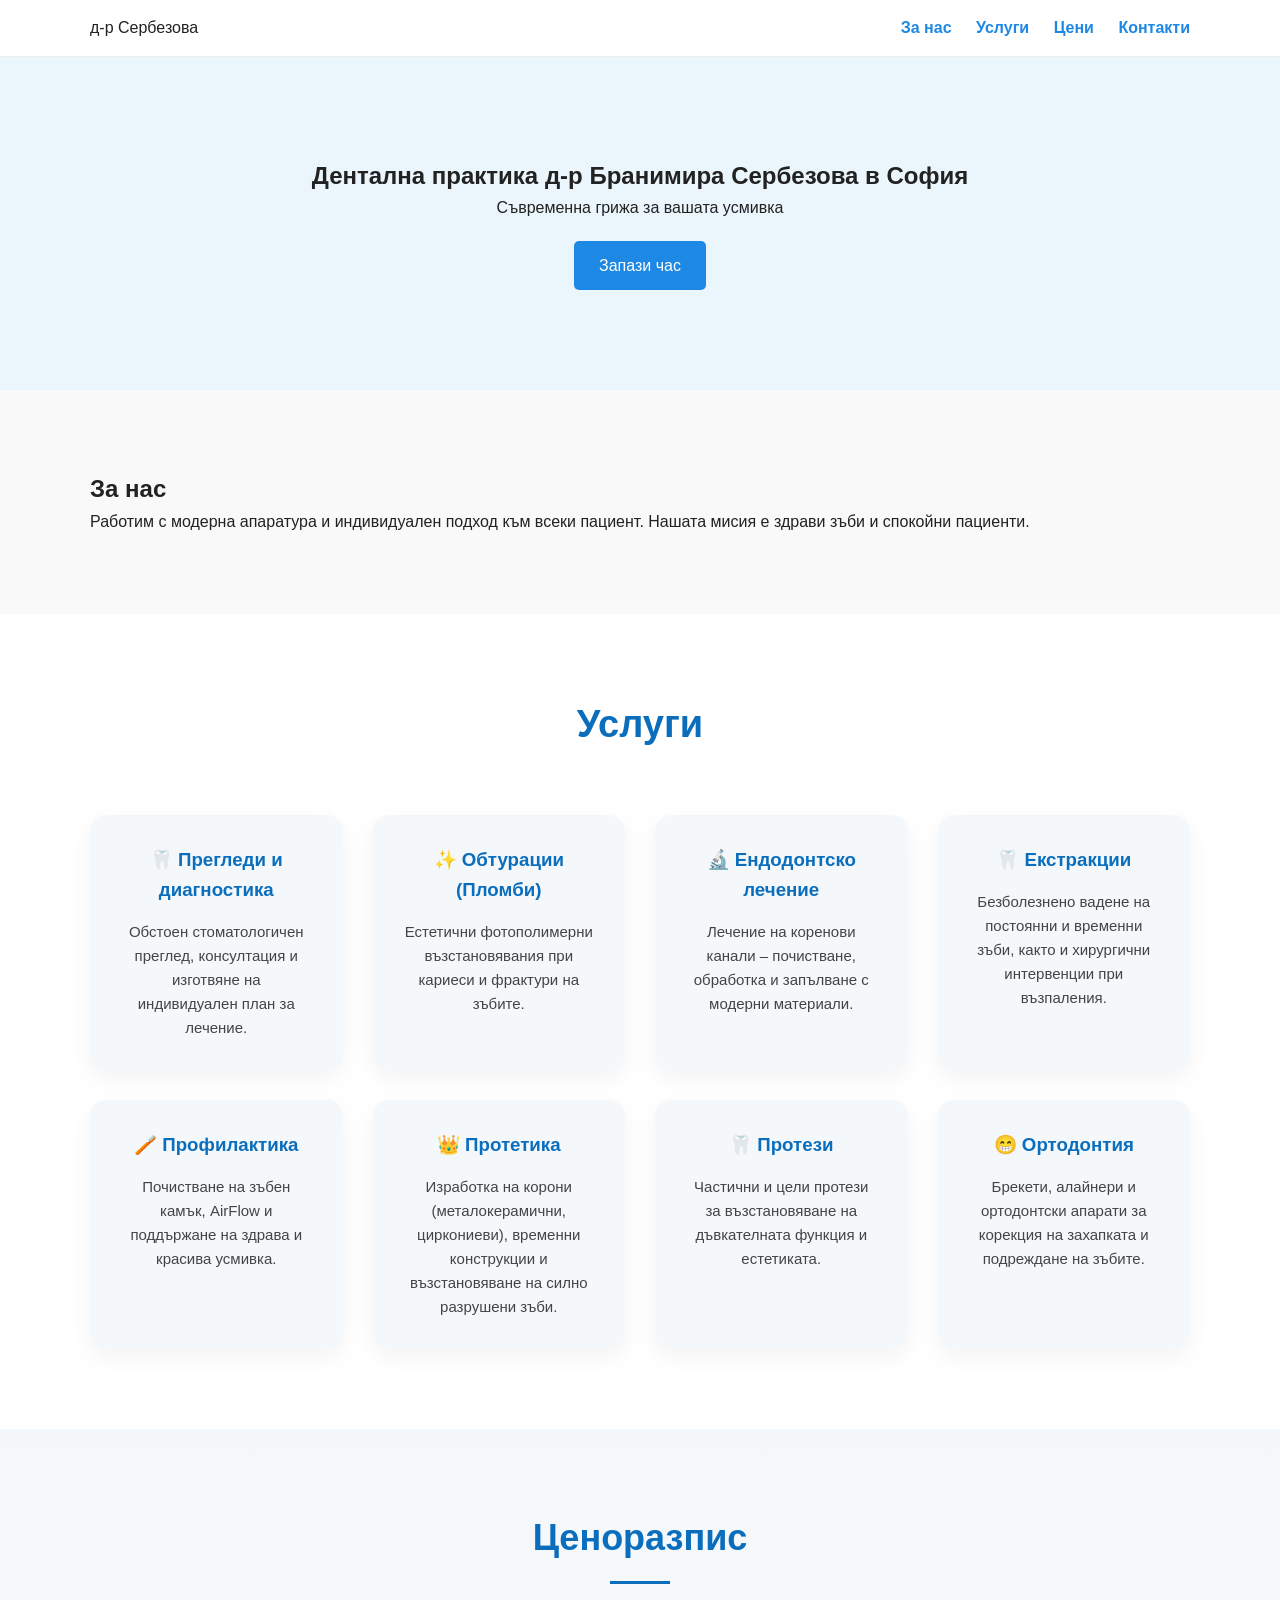
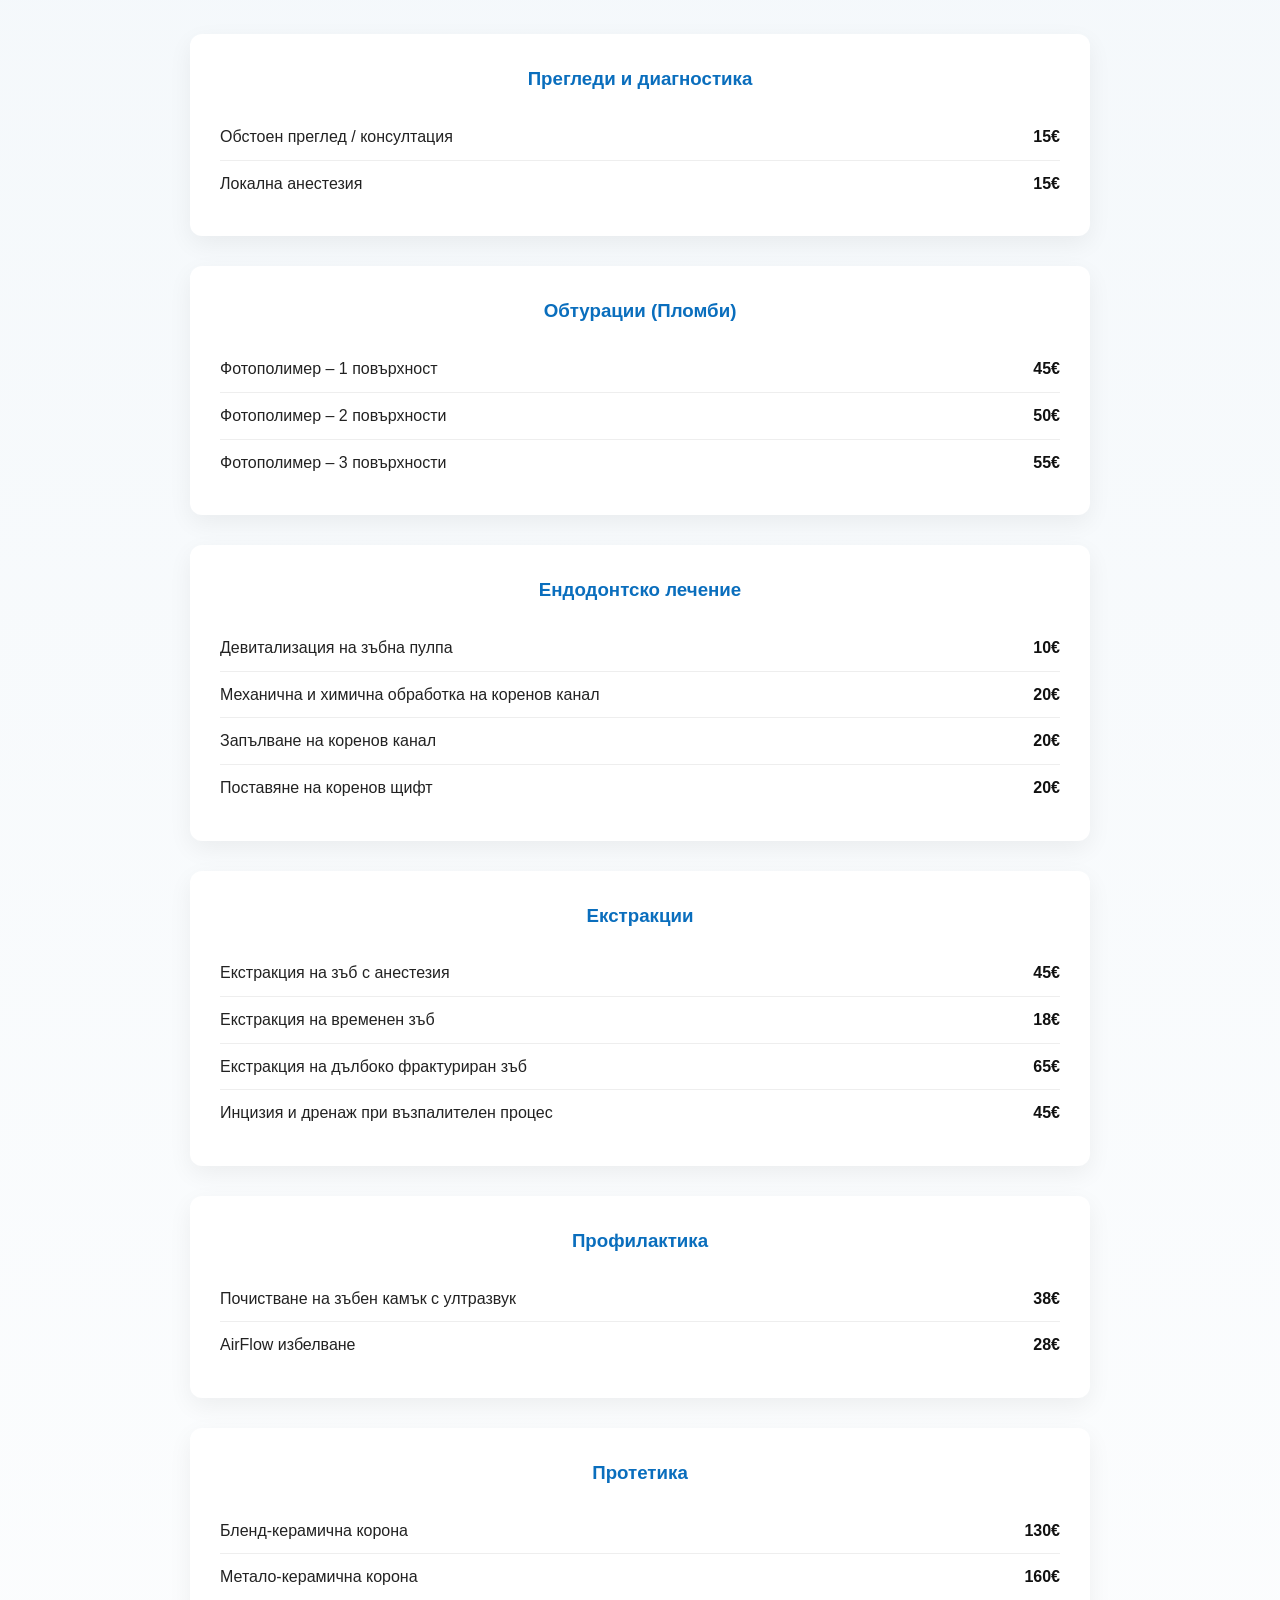
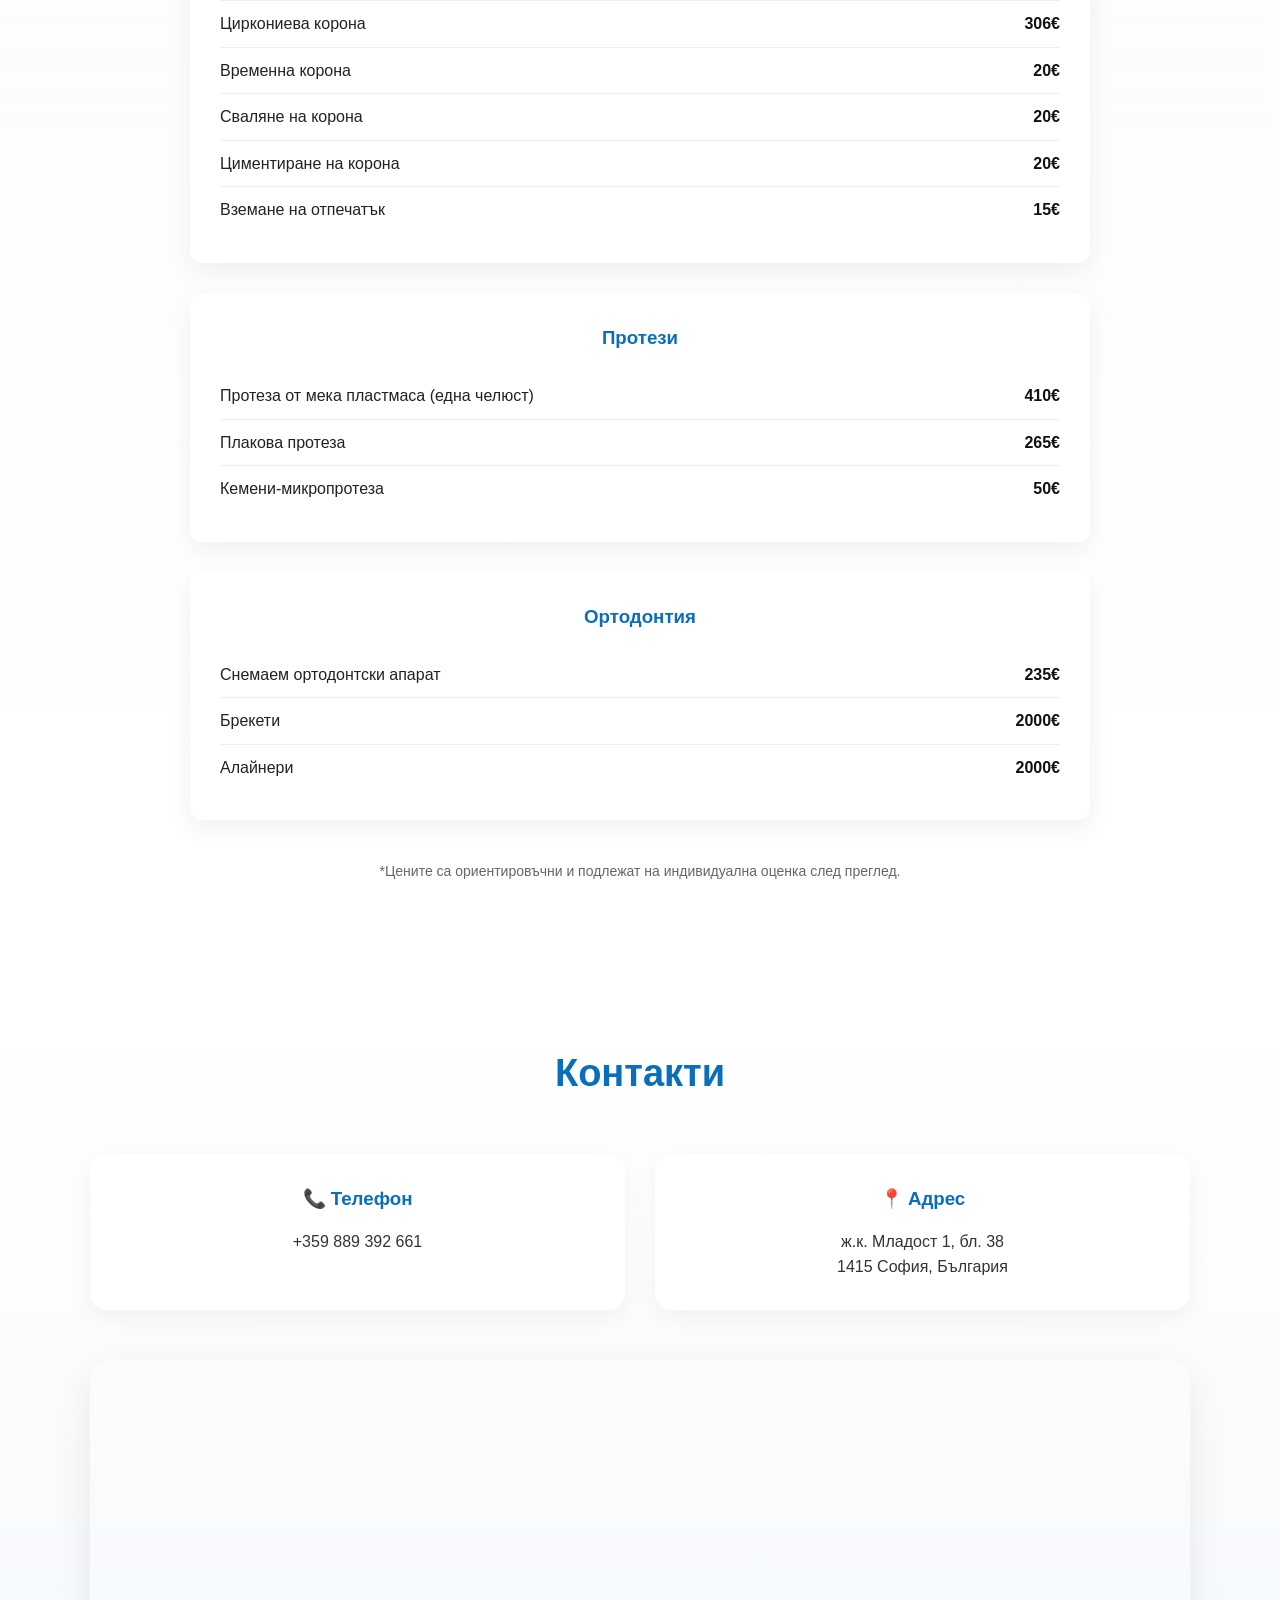
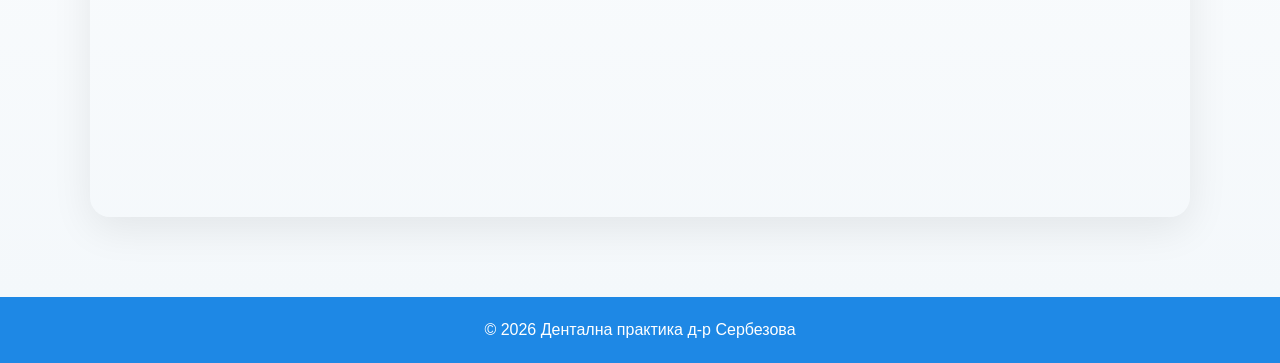
==== index.html @ be906e80 "design" ====
<!DOCTYPE html>
<html lang="bg">
<head>
    <meta charset="UTF-8"/>
    <meta name="viewport" content="width=device-width, initial-scale=1.0"/>

    <title>Дентална практика д-р Бранимира Сербезова | София</title>
    <meta name="description"
          content="Модерна дентална практика в София. Профилактика, импланти, избелване и ортодонтия. Запазете час онлайн.">

    <link rel="canonical" href="https://drserbezova.bg/">
    <link rel="stylesheet" href="css/style.css">
</head>
<body>

<header class="header">
    <div class="container nav">
        <div class="logo">д-р Сербезова</div>
        <nav>
            <a href="#za-nas">За нас</a>
            <a href="#services">Услуги</a>
<!--            <a href="#galeria">Галерия</a>-->
            <a href="#prices">Цени</a>
            <a href="#contacts">Контакти</a>
        </nav>
    </div>
</header>

<section class="hero">
    <div class="container">
        <h1>Дентална практика д-р Бранимира Сербезова в София</h1>
        <p>Съвременна грижа за вашата усмивка</p>
        <a href="tel:+359889392661" class="btn">Запази час</a>
    </div>
</section>

<section id="za-nas" class="section light">
    <div class="container">
        <h2>За нас</h2>
        <p>Работим с модерна апаратура и индивидуален подход към всеки пациент.
            Нашата мисия е здрави зъби и спокойни пациенти.</p>
    </div>
</section>

<section id="services">
    <div class="services-container">
        <h2>Услуги</h2>

        <div class="services-grid">

            <div class="service-card">
                <h3>🦷 Прегледи и диагностика</h3>
                <p>Обстоен стоматологичен преглед, консултация и изготвяне на индивидуален план за лечение.</p>
            </div>

            <div class="service-card">
                <h3>✨ Обтурации (Пломби)</h3>
                <p>Естетични фотополимерни възстановявания при кариеси и фрактури на зъбите.</p>
            </div>

            <div class="service-card">
                <h3>🔬 Ендодонтско лечение</h3>
                <p>Лечение на коренови канали – почистване, обработка и запълване с модерни материали.</p>
            </div>

            <div class="service-card">
                <h3>🦷 Екстракции</h3>
                <p>Безболезнено вадене на постоянни и временни зъби, както и хирургични интервенции при възпаления.</p>
            </div>

            <div class="service-card">
                <h3>🪥 Профилактика</h3>
                <p>Почистване на зъбен камък, AirFlow и поддържане на здрава и красива усмивка.</p>
            </div>

            <div class="service-card">
                <h3>👑 Протетика</h3>
                <p>Изработка на корони (металокерамични, циркониеви), временни конструкции и възстановяване на силно разрушени зъби.</p>
            </div>

            <div class="service-card">
                <h3>🦷 Протези</h3>
                <p>Частични и цели протези за възстановяване на дъвкателната функция и естетиката.</p>
            </div>

            <div class="service-card">
                <h3>😁 Ортодонтия</h3>
                <p>Брекети, алайнери и ортодонтски апарати за корекция на захапката и подреждане на зъбите.</p>
            </div>

        </div>
    </div>
</section>

<!--<section id="galeria" class="section light">-->
<!--    <div class="container">-->
<!--        <h2>Галерия</h2>-->
<!--        <p>Вижте нашия кабинет и екип в действие</p>-->
<!--        <div class="gallery-grid">-->
<!--            <img src="images/kabinet1.webp" alt="Кабинет 1" loading="lazy">-->
<!--            <img src="images/kabinet3.webp" alt="Екип" loading="lazy">-->
<!--            <img src="images/kabinet4.webp" alt="Оборудване" loading="lazy">-->
<!--        </div>-->
<!--    </div>-->
<!--</section>-->

<section id="prices">
    <div class="prices-container">
        <h2>Ценоразпис</h2>

        <!-- Прегледи -->
        <div class="price-category">
            <h3>Прегледи и диагностика</h3>
            <ul>
                <li><span>Обстоен преглед / консултация</span><strong>15€</strong></li>
                <li><span>Локална анестезия</span><strong>15€</strong></li>
            </ul>
        </div>

        <!-- Обтурации -->
        <div class="price-category">
            <h3>Обтурации (Пломби)</h3>
            <ul>
                <li><span>Фотополимер – 1 повърхност</span><strong>45€</strong></li>
                <li><span>Фотополимер – 2 повърхности</span><strong>50€</strong></li>
                <li><span>Фотополимер – 3 повърхности</span><strong>55€</strong></li>
            </ul>
        </div>

        <!-- Ендодонтия -->
        <div class="price-category">
            <h3>Ендодонтско лечение</h3>
            <ul>
                <li><span>Девитализация на зъбна пулпа</span><strong>10€</strong></li>
                <li><span>Механична и химична обработка на коренов канал</span><strong>20€</strong></li>
                <li><span>Запълване на коренов канал</span><strong>20€</strong></li>
                <li><span>Поставяне на коренов щифт</span><strong>20€</strong></li>
            </ul>
        </div>

        <!-- Екстракции -->
        <div class="price-category">
            <h3>Екстракции</h3>
            <ul>
                <li><span>Екстракция на зъб с анестезия</span><strong>45€</strong></li>
                <li><span>Екстракция на временен зъб</span><strong>18€</strong></li>
                <li><span>Екстракция на дълбоко фрактуриран зъб</span><strong>65€</strong></li>
                <li><span>Инцизия и дренаж при възпалителен процес</span><strong>45€</strong></li>
            </ul>
        </div>

        <!-- Профилактика -->
        <div class="price-category">
            <h3>Профилактика</h3>
            <ul>
                <li><span>Почистване на зъбен камък с ултразвук</span><strong>38€</strong></li>
                <li><span>AirFlow избелване</span><strong>28€</strong></li>
            </ul>
        </div>

        <!-- Протетика -->
        <div class="price-category">
            <h3>Протетика</h3>
            <ul>
                <li><span>Бленд-керамична корона</span><strong>130€</strong></li>
                <li><span>Метало-керамична корона</span><strong>160€</strong></li>
                <li><span>Циркониева корона</span><strong>306€</strong></li>
                <li><span>Временна корона</span><strong>20€</strong></li>
                <li><span>Сваляне на корона</span><strong>20€</strong></li>
                <li><span>Циментиране на корона</span><strong>20€</strong></li>
                <li><span>Вземане на отпечатък</span><strong>15€</strong></li>
            </ul>
        </div>

        <!-- Протези -->
        <div class="price-category">
            <h3>Протези</h3>
            <ul>
                <li><span>Протеза от мека пластмаса (една челюст)</span><strong>410€</strong></li>
                <li><span>Плакова протеза</span><strong>265€</strong></li>
                <li><span>Кемени-микропротеза</span><strong>50€</strong></li>
            </ul>
        </div>

        <!-- Ортодонтия -->
        <div class="price-category">
            <h3>Ортодонтия</h3>
            <ul>
                <li><span>Снемаем ортодонтски апарат</span><strong>235€</strong></li>
                <li><span>Брекети</span><strong>2000€</strong></li>
                <li><span>Алайнери</span><strong>2000€</strong></li>
            </ul>
        </div>

        <p class="price-note">
            *Цените са ориентировъчни и подлежат на индивидуална оценка след преглед.
        </p>
    </div>
</section>

<section id="contacts">
    <div class="contact-container">
        <h2>Контакти</h2>

        <div class="contact-grid">

            <div class="contact-card">
                <h3>📞 Телефон</h3>
                <a href="tel:+359889392661">+359 889 392 661</a>
            </div>

<!--            <div class="contact-card">-->
<!--                <h3>📧 Имейл</h3>-->
<!--                <a href="mailto:branimirads@gmail.com">branimirads@gmail.com</a>-->
<!--            </div>-->

            <div class="contact-card">
                <h3>📍 Адрес</h3>
                <p>ж.к. Младост 1, бл. 38<br>1415 София, България</p>
            </div>

        </div>

        <div class="map-wrapper">
            <iframe
                    src="https://www.google.com/maps/embed?pb=!1m18!1m12!1m3!1d2934.3257662559367!2d23.374501277137675!3d42.65445157116698!2m3!1f0!2f0!3f0!3m2!1i1024!2i768!4f13.1!3m3!1m2!1s0x40aa8688d6898e7d%3A0x9918a14be0ed7d10!2sBranimira%20Dimitrova%20Serbezova!5e0!3m2!1sen!2sbg!4v1772442665595!5m2!1sen!2sbg"
                    allowfullscreen=""
                    loading="lazy"
                    referrerpolicy="no-referrer-when-downgrade">
            </iframe>
        </div>

    </div>
</section>

<footer class="footer">
    <div class="container">
        © 2026 Дентална практика д-р Сербезова
    </div>
</footer>

<script src="js/main.js"></script>

<script type="application/ld+json">
    {
        "@context": "https://schema.org",
        "@type": "Dentist",
        "name": "Д-р Бранимира Сербезова",
        "address": {
            "@type": "PostalAddress",
            "addressLocality": "София",
            "addressCountry": "BG"
        }
    }
</script>

</body>
</html>
---- css/style.css ----
* {
    margin: 0;
    padding: 0;
    box-sizing: border-box;
    font-family: Arial, sans-serif;
}

body {
    line-height: 1.6;
    color: #222;
}

.container {
    width: 90%;
    max-width: 1100px;
    margin: auto;
}

.header {
    background: #ffffff;
    padding: 15px 0;
    position: sticky;
    top: 0;
    border-bottom: 1px solid #eee;
}

.nav {
    display: flex;
    justify-content: space-between;
    align-items: center;
}

nav a {
    margin-left: 20px;
    text-decoration: none;
    color: #1e88e5;
    font-weight: bold;
}

.hero {
    background: #eaf6fb;
    padding: 100px 0;
    text-align: center;
}

.section {
    padding: 80px 0;
}

.light {
    background: #f9f9f9;
}

.grid {
    display: grid;
    grid-template-columns: repeat(auto-fit, minmax(220px, 1fr));
    gap: 20px;
}

.card {
    background: #ffffff;
    padding: 30px;
    border-radius: 8px;
    text-align: center;
    box-shadow: 0 4px 10px rgba(0,0,0,0.05);
}

table {
    width: 100%;
    border-collapse: collapse;
}

th, td {
    padding: 12px;
    border-bottom: 1px solid #ddd;
    text-align: left;
}

.btn {
    display: inline-block;
    margin-top: 20px;
    padding: 12px 25px;
    background: #1e88e5;
    color: #fff;
    text-decoration: none;
    border-radius: 5px;
}

.form {
    margin-top: 30px;
    display: flex;
    flex-direction: column;
    gap: 15px;
}

.form input,
.form textarea {
    padding: 10px;
    border: 1px solid #ccc;
    border-radius: 5px;
}

.footer {
    text-align: center;
    padding: 20px;
    background: #1e88e5;
    color: #fff;
}

.gallery-grid {
    display: grid;
    grid-template-columns: repeat(auto-fit, minmax(220px, 1fr));
    gap: 15px;
    margin-top: 20px;
}

.gallery-grid img {
    width: 100%;
    border-radius: 8px;
    box-shadow: 0 4px 10px rgba(0,0,0,0.05);
    transition: transform 0.3s ease, box-shadow 0.3s ease;
    cursor: pointer;
}

.gallery-grid img:hover {
    transform: scale(1.05);
    box-shadow: 0 8px 20px rgba(0,0,0,0.1);
}

#prices {
    background: linear-gradient(to bottom, #f4f8fb, #ffffff);
    padding: 80px 20px;
    display: flex;
    justify-content: center;
}

.prices-container {
    max-width: 900px;
    width: 100%;
    text-align: center;
}

#prices h2 {
    font-size: 36px;
    margin-bottom: 50px;
    color: #0a6ebd;
    position: relative;
}

#prices h2::after {
    content: "";
    width: 60px;
    height: 3px;
    background: #0a6ebd;
    display: block;
    margin: 15px auto 0;
}

.price-category {
    background: white;
    padding: 30px;
    margin-bottom: 30px;
    border-radius: 12px;
    box-shadow: 0 8px 25px rgba(0,0,0,0.06);
    transition: transform 0.3s ease, box-shadow 0.3s ease;
}

.price-category:hover {
    transform: translateY(-5px);
    box-shadow: 0 12px 35px rgba(0,0,0,0.08);
}

.price-category h3 {
    margin-bottom: 20px;
    color: #0a6ebd;
}

.price-category ul {
    list-style: none;
    padding: 0;
    margin: 0;
}

.price-category li {
    display: flex;
    justify-content: space-between;
    padding: 10px 0;
    border-bottom: 1px solid #eee;
    font-size: 16px;
}

.price-category li:last-child {
    border-bottom: none;
}

.price-category strong {
    color: #111;
    font-weight: 600;
}

.price-note {
    margin-top: 40px;
    font-size: 14px;
    color: #666;
}

#services {
    padding: 80px 20px;
    background: #ffffff;
    display: flex;
    justify-content: center;
}

.services-container {
    max-width: 1100px;
    width: 100%;
    text-align: center;
}

#services h2 {
    font-size: 38px;
    margin-bottom: 60px;
    color: #0a6ebd;
}

.services-grid {
    display: grid;
    grid-template-columns: repeat(auto-fit, minmax(250px, 1fr));
    gap: 30px;
}

.service-card {
    background: #f4f8fb;
    padding: 30px;
    border-radius: 16px;
    transition: 0.3s ease;
    box-shadow: 0 8px 25px rgba(0,0,0,0.05);
}

.service-card:hover {
    transform: translateY(-6px);
    box-shadow: 0 15px 35px rgba(0,0,0,0.08);
}

.service-card h3 {
    margin-bottom: 15px;
    color: #0a6ebd;
}

.service-card p {
    font-size: 15px;
    color: #444;
    line-height: 1.6;
}

#contacts {
    padding: 80px 20px;
    background: linear-gradient(to bottom, #ffffff, #f4f8fb);
    display: flex;
    justify-content: center;
}

.contact-container {
    max-width: 1100px;
    width: 100%;
    text-align: center;
}

#contacts h2 {
    font-size: 38px;
    margin-bottom: 50px;
    color: #0a6ebd;
}

.contact-grid {
    display: grid;
    grid-template-columns: repeat(auto-fit, minmax(250px, 1fr));
    gap: 30px;
    margin-bottom: 50px;
}

.contact-card {
    background: white;
    padding: 30px;
    border-radius: 16px;
    box-shadow: 0 8px 25px rgba(0,0,0,0.05);
    transition: 0.3s ease;
}

.contact-card:hover {
    transform: translateY(-6px);
    box-shadow: 0 15px 35px rgba(0,0,0,0.08);
}

.contact-card h3 {
    margin-bottom: 15px;
    color: #0a6ebd;
}

.contact-card a {
    text-decoration: none;
    font-size: 16px;
    color: #333;
    font-weight: 500;
}

.contact-card a:hover {
    color: #0a6ebd;
}

.contact-card p {
    margin: 0;
    font-size: 16px;
    color: #333;
}

.map-wrapper {
    border-radius: 20px;
    overflow: hidden;
    box-shadow: 0 12px 40px rgba(0,0,0,0.08);
}

.map-wrapper iframe {
    width: 100%;
    height: 450px;
    border: 0;
}
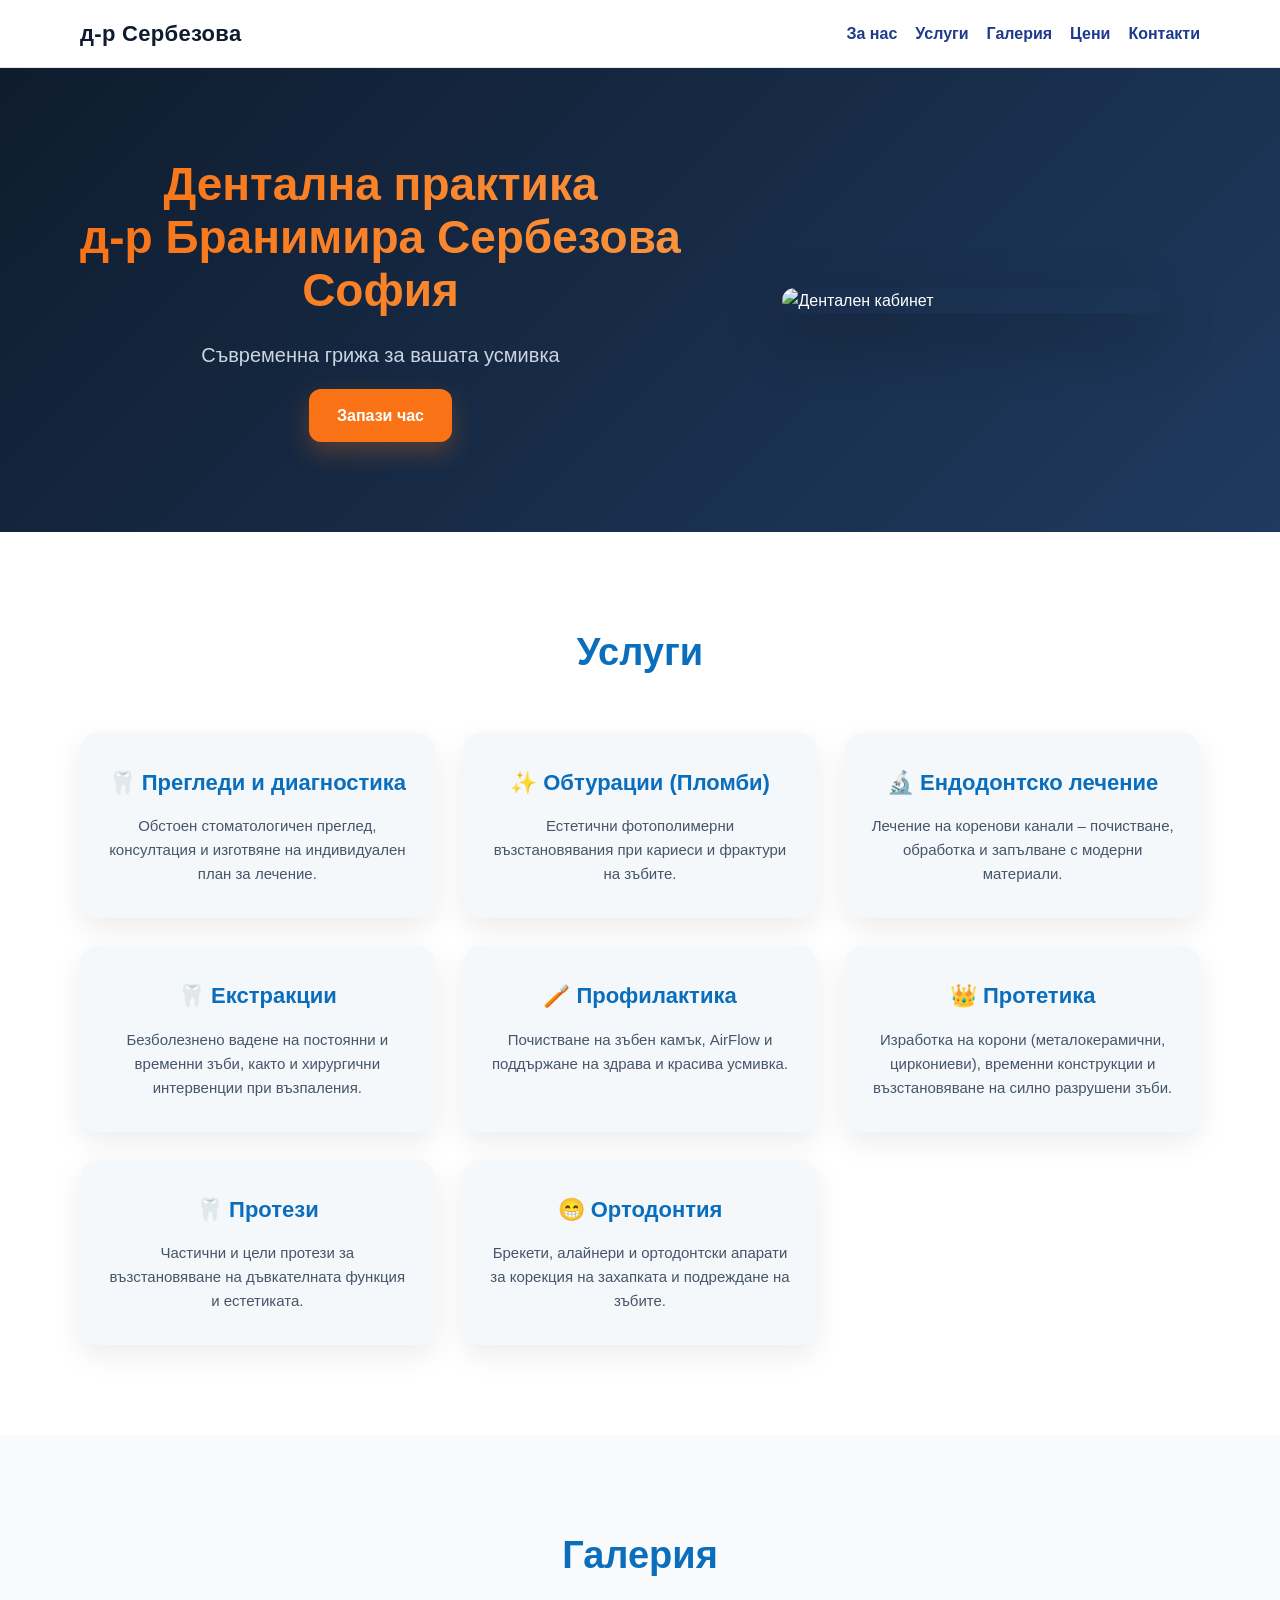
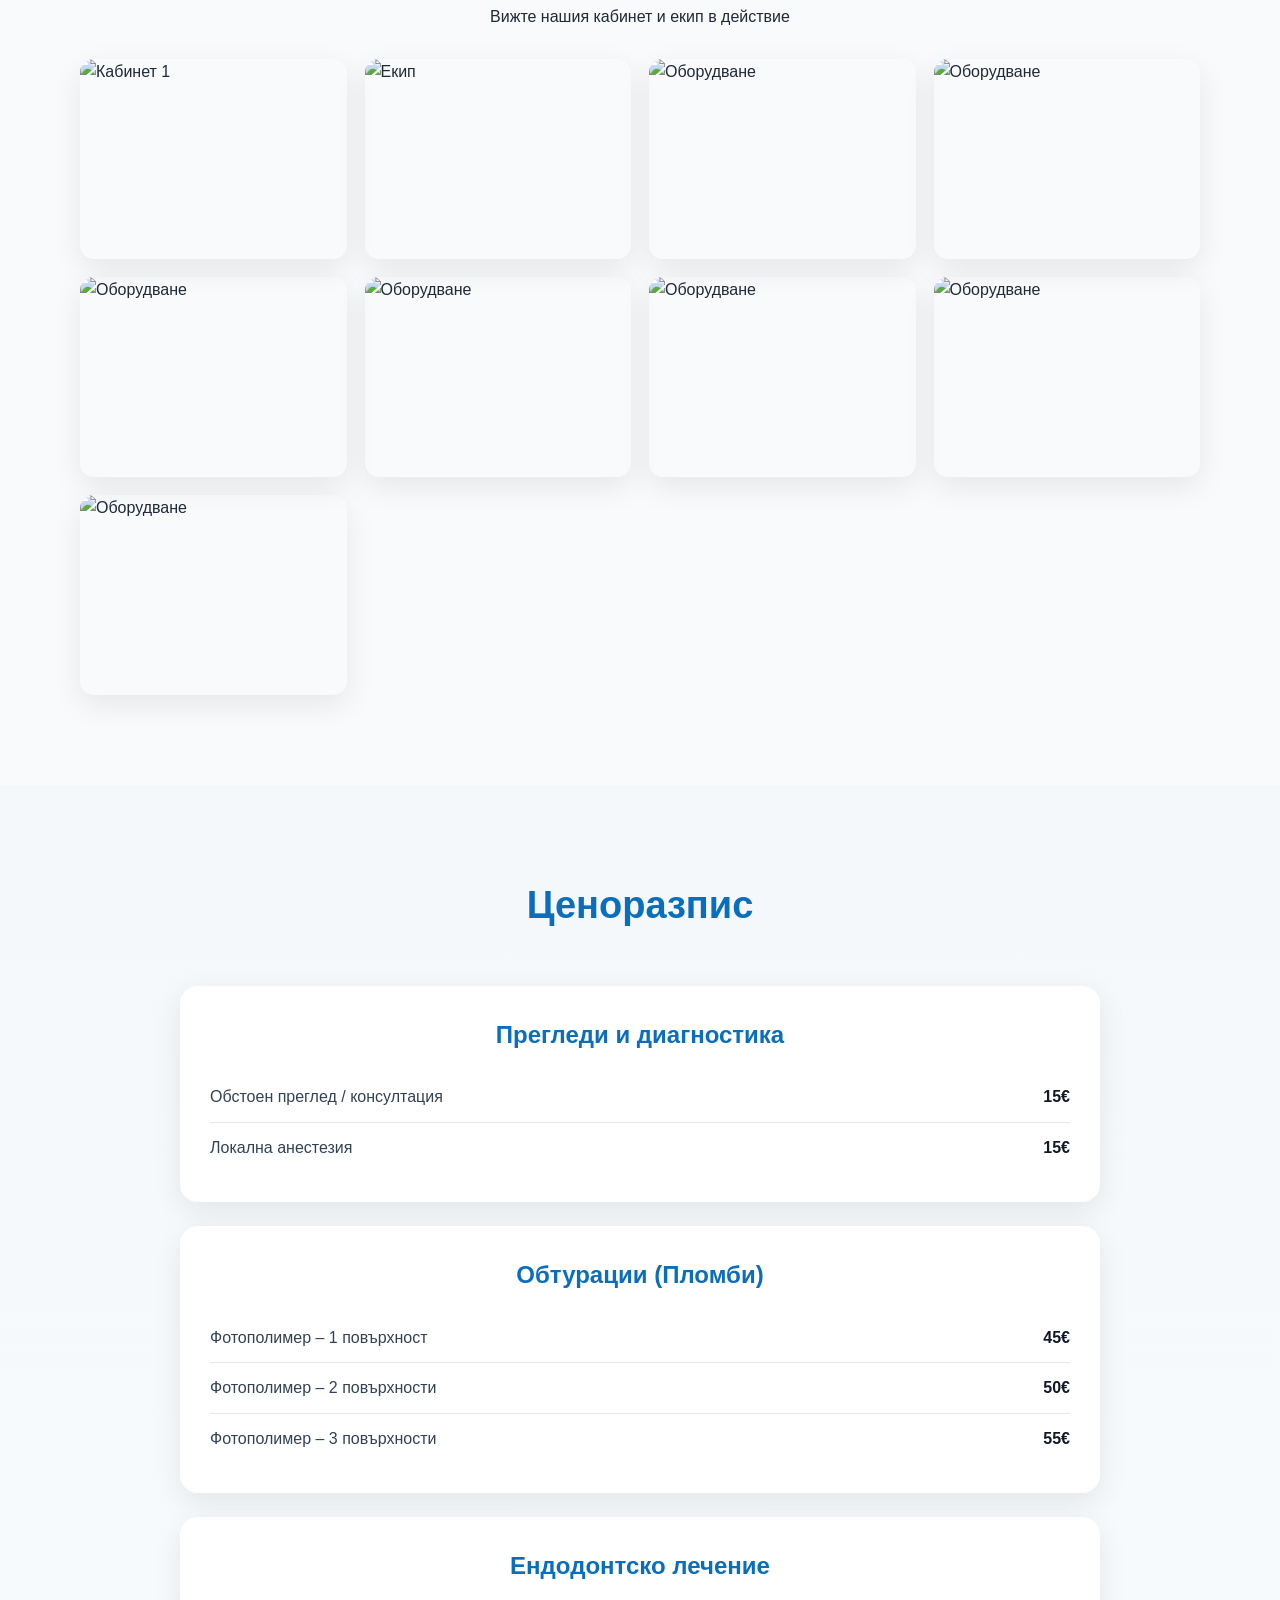
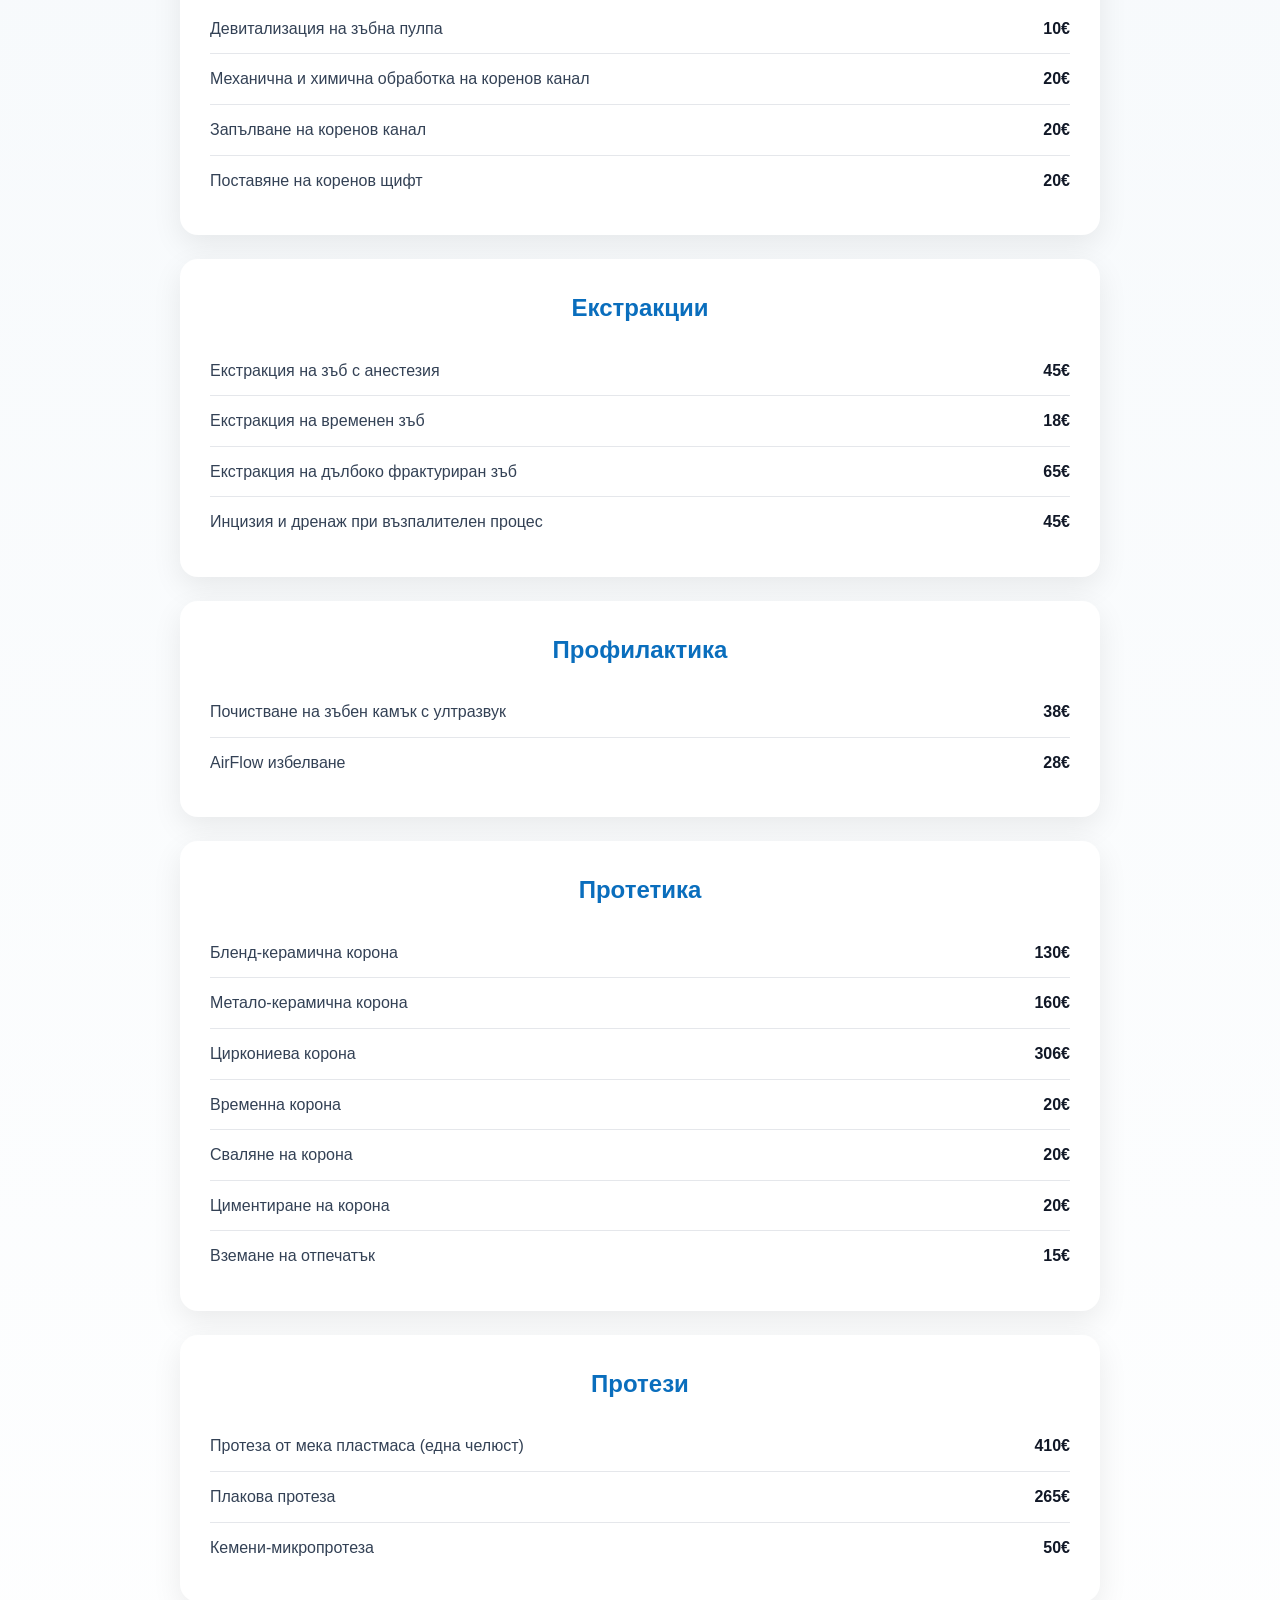
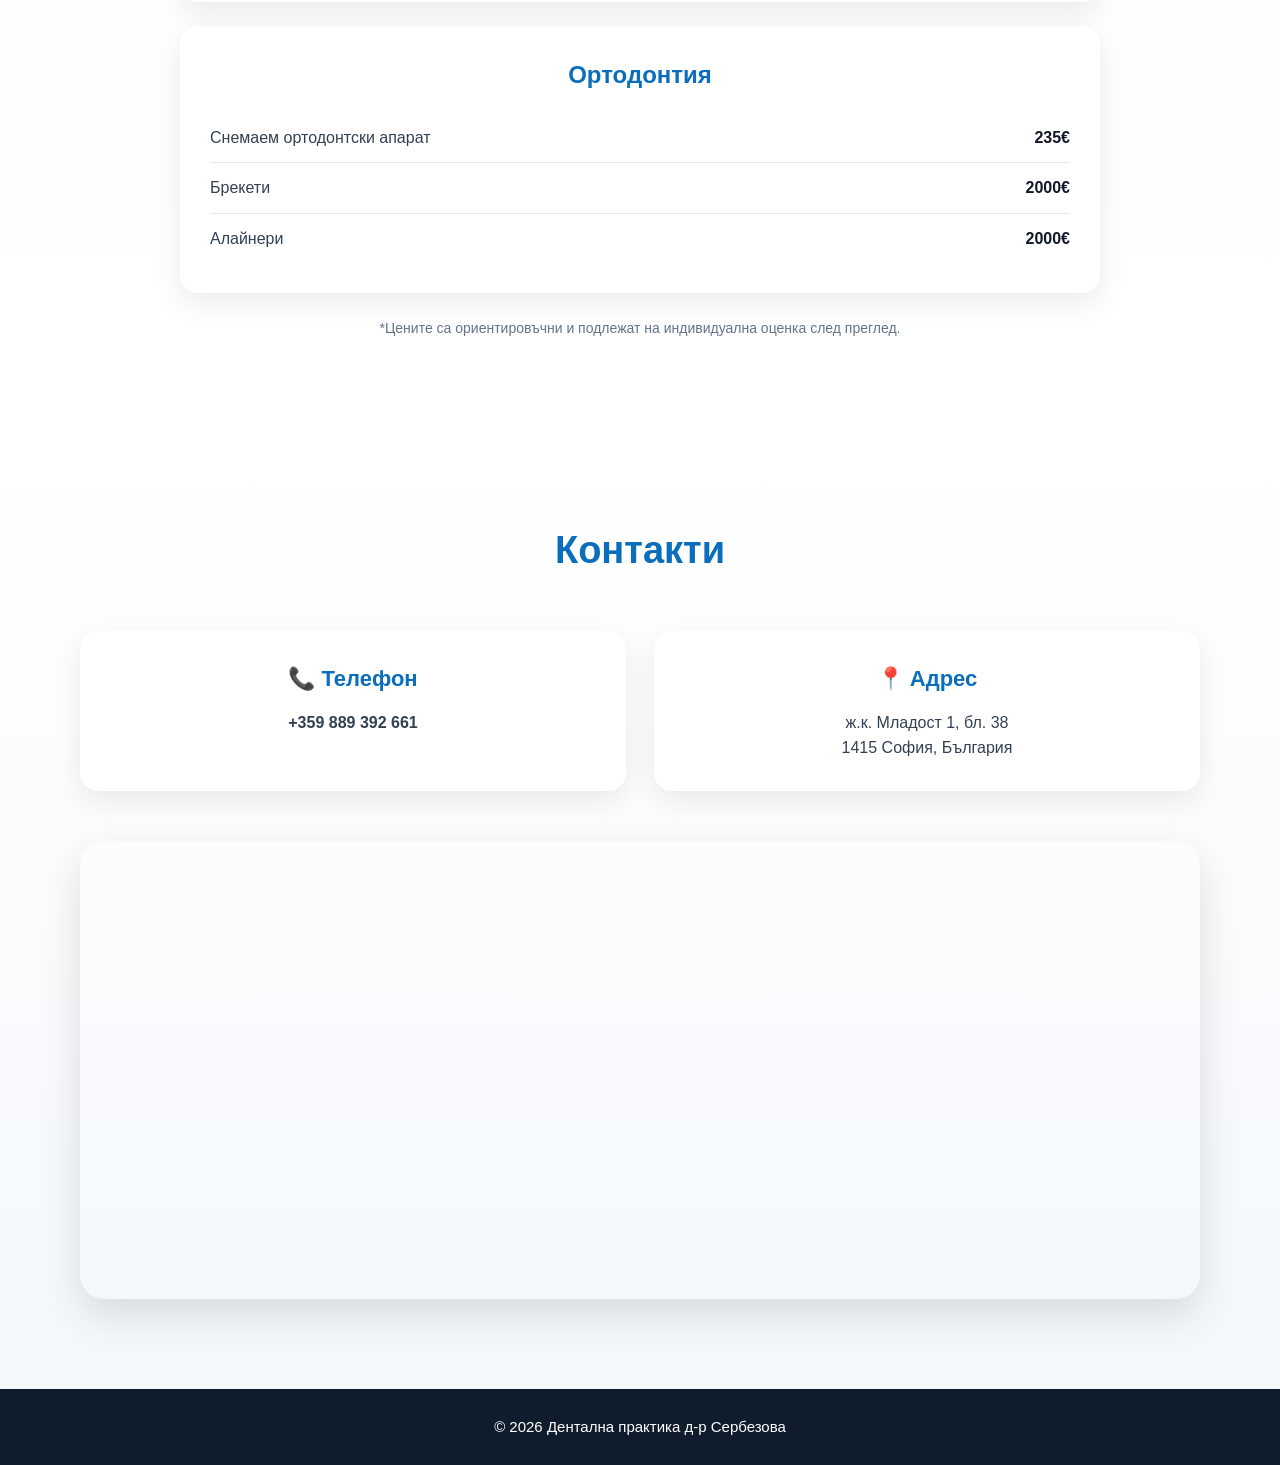
==== commit c800fed4: "Add galery" ====
--- a/index.html
+++ b/index.html
@@ -19,26 +19,29 @@
         <nav>
             <a href="#za-nas">За нас</a>
             <a href="#services">Услуги</a>
-<!--            <a href="#galeria">Галерия</a>-->
+            <a href="#galeria">Галерия</a>
             <a href="#prices">Цени</a>
             <a href="#contacts">Контакти</a>
         </nav>
     </div>
 </header>
 
+
 <section class="hero">
-    <div class="container">
-        <h1>Дентална практика д-р Бранимира Сербезова в София</h1>
-        <p>Съвременна грижа за вашата усмивка</p>
-        <a href="tel:+359889392661" class="btn">Запази час</a>
-    </div>
-</section>
-
-<section id="za-nas" class="section light">
-    <div class="container">
-        <h2>За нас</h2>
-        <p>Работим с модерна апаратура и индивидуален подход към всеки пациент.
-            Нашата мисия е здрави зъби и спокойни пациенти.</p>
+    <div class="container hero-wrapper">
+        <div class="hero-content">
+            <h1 class="hero-title">
+                <span class="name">Дентална практика</span>
+                <span class="name">д-р Бранимира Сербезова</span>
+                <span class="name" >София</span>
+            </h1>
+            <p class="subtitle">Съвременна грижа за вашата усмивка</p>
+            <a href="tel:+359889392661" class="btn">Запази час</a>
+        </div>
+
+        <div class="hero-image">
+            <img src="pictures/P1091714.jpg" alt="Дентален кабинет">
+        </div>
     </div>
 </section>
 
@@ -92,17 +95,23 @@
     </div>
 </section>
 
-<!--<section id="galeria" class="section light">-->
-<!--    <div class="container">-->
-<!--        <h2>Галерия</h2>-->
-<!--        <p>Вижте нашия кабинет и екип в действие</p>-->
-<!--        <div class="gallery-grid">-->
-<!--            <img src="images/kabinet1.webp" alt="Кабинет 1" loading="lazy">-->
-<!--            <img src="images/kabinet3.webp" alt="Екип" loading="lazy">-->
-<!--            <img src="images/kabinet4.webp" alt="Оборудване" loading="lazy">-->
-<!--        </div>-->
-<!--    </div>-->
-<!--</section>-->
+<section id="galeria" class="section light">
+    <div class="container">
+        <h2>Галерия</h2>
+        <p>Вижте нашия кабинет и екип в действие</p>
+        <div class="gallery-grid">
+            <img src="pictures/P1091665.jpg" alt="Кабинет 1" loading="lazy">
+            <img src="pictures/P1091675.jpg" alt="Екип" loading="lazy">
+            <img src="pictures/P1091721.jpg" alt="Оборудване" loading="lazy">
+            <img src="pictures/P1091741.jpg" alt="Оборудване" loading="lazy">
+            <img src="pictures/P1091733.jpg" alt="Оборудване" loading="lazy">
+            <img src="pictures/P1091735.jpg" alt="Оборудване" loading="lazy">
+            <img src="pictures/P1091763.jpg" alt="Оборудване" loading="lazy">
+            <img src="pictures/P1091761.jpg" alt="Оборудване" loading="lazy">
+            <img src="pictures/P1091765.jpg" alt="Оборудване" loading="lazy">
+        </div>
+    </div>
+</section>
 
 <section id="prices">
     <div class="prices-container">
--- a/css/style.css
+++ b/css/style.css
@@ -1,327 +1,486 @@
+/* RESET */
 * {
     margin: 0;
     padding: 0;
     box-sizing: border-box;
+}
+
+html {
+    scroll-behavior: smooth;
+}
+
+body {
     font-family: Arial, sans-serif;
-}
-
-body {
     line-height: 1.6;
-    color: #222;
-}
-
+    color: #1f2937;
+    background: #ffffff;
+}
+
+/* VARIABLES */
+:root {
+    --primary: #0f1c2e;
+    --primary-light: #1f3a5f;
+    --accent: #f97316;
+    --accent-hover: #ea580c;
+    --text-light: #e2e8f0;
+    --muted: #64748b;
+    --card-bg: #ffffff;
+    --section-bg: #f8fafc;
+    --shadow: 0 10px 30px rgba(0, 0, 0, 0.08);
+    --shadow-hover: 0 18px 40px rgba(0, 0, 0, 0.12);
+    --radius: 18px;
+    --transition: 0.3s ease;
+}
+
+/* CONTAINER */
 .container {
     width: 90%;
-    max-width: 1100px;
-    margin: auto;
-}
-
+    max-width: 1120px;
+    margin: 0 auto;
+}
+
+/* HEADER */
 .header {
-    background: #ffffff;
-    padding: 15px 0;
+    background: rgba(255, 255, 255, 0.95);
+    backdrop-filter: blur(10px);
+    padding: 16px 0;
     position: sticky;
     top: 0;
-    border-bottom: 1px solid #eee;
+    border-bottom: 1px solid #e5e7eb;
+    z-index: 1000;
 }
 
 .nav {
     display: flex;
     justify-content: space-between;
     align-items: center;
+    gap: 24px;
+}
+
+.logo {
+    font-size: 22px;
+    font-weight: 700;
+    color: var(--primary);
+    letter-spacing: 0.3px;
+}
+
+nav {
+    display: flex;
+    align-items: center;
+    flex-wrap: wrap;
+    gap: 18px;
 }
 
 nav a {
-    margin-left: 20px;
     text-decoration: none;
-    color: #1e88e5;
-    font-weight: bold;
-}
-
+    color: #1e3a8a;
+    font-weight: 700;
+    transition: color var(--transition);
+}
+
+nav a:hover {
+    color: var(--accent);
+}
+
+/* HERO */
 .hero {
-    background: #eaf6fb;
-    padding: 100px 0;
-    text-align: center;
-}
-
+    padding: 90px 0;
+    background: linear-gradient(135deg, var(--primary), var(--primary-light));
+    color: white;
+}
+
+.hero-wrapper {
+    display: flex;
+    align-items: center;
+    justify-content: space-between;
+    gap: 64px;
+}
+
+.hero-content {
+    flex: 1;
+    text-align: center;
+}
+
+.hero-content h1 {
+    font-size: 46px;
+    line-height: 1.15;
+    margin-bottom: 22px;
+    background: linear-gradient(90deg, #f97316, #fb923c);
+    -webkit-background-clip: text;
+    -webkit-text-fill-color: transparent;
+}
+
+.hero-title {
+    font-size: 46px;
+    line-height: 1.2;
+}
+
+.hero-title span {
+    display: block;
+    font-weight: 700;
+}
+
+.hero-title .name {
+    display: block;
+    white-space: nowrap; /* това е ключът */
+}
+
+.subtitle {
+    font-size: 20px;
+    margin-bottom: 18px;
+    color: #cbd5e1;
+}
+
+.about-text {
+    max-width: 560px;
+    margin: 0 auto 32px;
+    color: var(--text-light);
+    font-size: 17px;
+}
+
+.btn {
+    background: var(--accent);
+    color: white;
+    padding: 14px 28px;
+    border-radius: 12px;
+    text-decoration: none;
+    display: inline-block;
+    font-weight: 700;
+    box-shadow: 0 10px 24px rgba(249, 115, 22, 0.28);
+    transition: transform var(--transition), background var(--transition), box-shadow var(--transition);
+}
+
+.btn:hover {
+    background: var(--accent-hover);
+    transform: translateY(-3px);
+    box-shadow: 0 16px 28px rgba(249, 115, 22, 0.35);
+}
+
+.hero-image {
+    flex: 1;
+    display: flex;
+    justify-content: center;
+}
+
+.hero-image img {
+    width: 100%;
+    max-width: 380px;
+    height: auto;
+    border-radius: 24px;
+    object-fit: contain;
+    box-shadow: 0 24px 60px rgba(0, 0, 0, 0.3);
+}
+
+/* GENERIC SECTION */
 .section {
-    padding: 80px 0;
+    padding: 90px 0;
 }
 
 .light {
-    background: #f9f9f9;
-}
-
-.grid {
+    background: var(--section-bg);
+}
+
+.section h2,
+#services h2,
+#prices h2,
+#contacts h2 {
+    font-size: 38px;
+    text-align: center;
+    margin-bottom: 18px;
+    color: #0a6ebd;
+}
+
+.section p {
+    text-align: center;
+}
+
+/* SERVICES */
+#services {
+    padding: 90px 20px;
+    background: #ffffff;
+}
+
+.services-container {
+    max-width: 1120px;
+    width: 100%;
+    margin: 0 auto;
+    text-align: center;
+}
+
+#services h2 {
+    margin-bottom: 50px;
+}
+
+.services-grid {
     display: grid;
-    grid-template-columns: repeat(auto-fit, minmax(220px, 1fr));
-    gap: 20px;
-}
-
-.card {
-    background: #ffffff;
-    padding: 30px;
-    border-radius: 8px;
-    text-align: center;
-    box-shadow: 0 4px 10px rgba(0,0,0,0.05);
-}
-
-table {
-    width: 100%;
-    border-collapse: collapse;
-}
-
-th, td {
-    padding: 12px;
-    border-bottom: 1px solid #ddd;
-    text-align: left;
-}
-
-.btn {
-    display: inline-block;
-    margin-top: 20px;
-    padding: 12px 25px;
-    background: #1e88e5;
-    color: #fff;
-    text-decoration: none;
-    border-radius: 5px;
-}
-
-.form {
-    margin-top: 30px;
-    display: flex;
-    flex-direction: column;
-    gap: 15px;
-}
-
-.form input,
-.form textarea {
-    padding: 10px;
-    border: 1px solid #ccc;
-    border-radius: 5px;
-}
-
-.footer {
-    text-align: center;
-    padding: 20px;
-    background: #1e88e5;
-    color: #fff;
-}
-
+    grid-template-columns: repeat(auto-fit, minmax(260px, 1fr));
+    gap: 28px;
+}
+
+.service-card {
+    background: #f4f8fb;
+    padding: 32px 26px;
+    border-radius: var(--radius);
+    box-shadow: var(--shadow);
+    transition: transform var(--transition), box-shadow var(--transition);
+    text-align: center;
+}
+
+.service-card:hover {
+    transform: translateY(-8px);
+    box-shadow: var(--shadow-hover);
+}
+
+.service-card h3 {
+    margin-bottom: 14px;
+    color: #0a6ebd;
+    font-size: 22px;
+}
+
+.service-card p {
+    color: #475569;
+    font-size: 15px;
+}
+
+/* GALLERY */
 .gallery-grid {
     display: grid;
     grid-template-columns: repeat(auto-fit, minmax(220px, 1fr));
-    gap: 15px;
-    margin-top: 20px;
+    gap: 18px;
+    margin-top: 30px;
 }
 
 .gallery-grid img {
     width: 100%;
-    border-radius: 8px;
-    box-shadow: 0 4px 10px rgba(0,0,0,0.05);
-    transition: transform 0.3s ease, box-shadow 0.3s ease;
+    aspect-ratio: 4 / 3;
+    object-fit: cover;
+    border-radius: 14px;
+    box-shadow: var(--shadow);
+    transition: transform var(--transition), box-shadow var(--transition);
     cursor: pointer;
 }
 
 .gallery-grid img:hover {
-    transform: scale(1.05);
-    box-shadow: 0 8px 20px rgba(0,0,0,0.1);
-}
-
+    transform: scale(1.03);
+    box-shadow: var(--shadow-hover);
+}
+
+/* PRICES */
 #prices {
     background: linear-gradient(to bottom, #f4f8fb, #ffffff);
-    padding: 80px 20px;
+    padding: 90px 20px;
     display: flex;
     justify-content: center;
 }
 
 .prices-container {
-    max-width: 900px;
+    max-width: 920px;
     width: 100%;
     text-align: center;
 }
 
 #prices h2 {
-    font-size: 36px;
     margin-bottom: 50px;
+}
+
+.price-category {
+    background: #ffffff;
+    padding: 30px;
+    margin-bottom: 24px;
+    border-radius: var(--radius);
+    box-shadow: var(--shadow);
+    transition: transform var(--transition), box-shadow var(--transition);
+}
+
+.price-category:hover {
+    transform: translateY(-6px);
+    box-shadow: var(--shadow-hover);
+}
+
+.price-category h3 {
+    margin-bottom: 18px;
     color: #0a6ebd;
-    position: relative;
-}
-
-#prices h2::after {
-    content: "";
-    width: 60px;
-    height: 3px;
-    background: #0a6ebd;
-    display: block;
-    margin: 15px auto 0;
-}
-
-.price-category {
-    background: white;
-    padding: 30px;
-    margin-bottom: 30px;
-    border-radius: 12px;
-    box-shadow: 0 8px 25px rgba(0,0,0,0.06);
-    transition: transform 0.3s ease, box-shadow 0.3s ease;
-}
-
-.price-category:hover {
-    transform: translateY(-5px);
-    box-shadow: 0 12px 35px rgba(0,0,0,0.08);
-}
-
-.price-category h3 {
-    margin-bottom: 20px;
-    color: #0a6ebd;
+    font-size: 24px;
 }
 
 .price-category ul {
     list-style: none;
-    padding: 0;
-    margin: 0;
 }
 
 .price-category li {
     display: flex;
     justify-content: space-between;
-    padding: 10px 0;
-    border-bottom: 1px solid #eee;
-    font-size: 16px;
+    gap: 20px;
+    padding: 12px 0;
+    border-bottom: 1px solid #e5e7eb;
+    text-align: left;
 }
 
 .price-category li:last-child {
     border-bottom: none;
 }
 
+.price-category span {
+    color: #334155;
+}
+
 .price-category strong {
-    color: #111;
-    font-weight: 600;
+    color: #111827;
+    white-space: nowrap;
 }
 
 .price-note {
-    margin-top: 40px;
+    margin-top: 24px;
     font-size: 14px;
-    color: #666;
-}
-
-#services {
-    padding: 80px 20px;
-    background: #ffffff;
+    color: var(--muted);
+}
+
+/* CONTACTS */
+#contacts {
+    padding: 90px 20px;
+    background: linear-gradient(to bottom, #ffffff, #f4f8fb);
     display: flex;
     justify-content: center;
 }
 
-.services-container {
-    max-width: 1100px;
-    width: 100%;
-    text-align: center;
-}
-
-#services h2 {
-    font-size: 38px;
-    margin-bottom: 60px;
-    color: #0a6ebd;
-}
-
-.services-grid {
-    display: grid;
-    grid-template-columns: repeat(auto-fit, minmax(250px, 1fr));
-    gap: 30px;
-}
-
-.service-card {
-    background: #f4f8fb;
-    padding: 30px;
-    border-radius: 16px;
-    transition: 0.3s ease;
-    box-shadow: 0 8px 25px rgba(0,0,0,0.05);
-}
-
-.service-card:hover {
-    transform: translateY(-6px);
-    box-shadow: 0 15px 35px rgba(0,0,0,0.08);
-}
-
-.service-card h3 {
-    margin-bottom: 15px;
-    color: #0a6ebd;
-}
-
-.service-card p {
-    font-size: 15px;
-    color: #444;
-    line-height: 1.6;
-}
-
-#contacts {
-    padding: 80px 20px;
-    background: linear-gradient(to bottom, #ffffff, #f4f8fb);
-    display: flex;
-    justify-content: center;
-}
-
 .contact-container {
-    max-width: 1100px;
+    max-width: 1120px;
     width: 100%;
     text-align: center;
 }
 
 #contacts h2 {
-    font-size: 38px;
     margin-bottom: 50px;
-    color: #0a6ebd;
 }
 
 .contact-grid {
     display: grid;
-    grid-template-columns: repeat(auto-fit, minmax(250px, 1fr));
-    gap: 30px;
+    grid-template-columns: repeat(auto-fit, minmax(260px, 1fr));
+    gap: 28px;
     margin-bottom: 50px;
 }
 
 .contact-card {
-    background: white;
+    background: #ffffff;
     padding: 30px;
-    border-radius: 16px;
-    box-shadow: 0 8px 25px rgba(0,0,0,0.05);
-    transition: 0.3s ease;
+    border-radius: var(--radius);
+    box-shadow: var(--shadow);
+    transition: transform var(--transition), box-shadow var(--transition);
 }
 
 .contact-card:hover {
     transform: translateY(-6px);
-    box-shadow: 0 15px 35px rgba(0,0,0,0.08);
+    box-shadow: var(--shadow-hover);
 }
 
 .contact-card h3 {
-    margin-bottom: 15px;
+    margin-bottom: 14px;
     color: #0a6ebd;
+    font-size: 22px;
 }
 
 .contact-card a {
     text-decoration: none;
-    font-size: 16px;
-    color: #333;
-    font-weight: 500;
+    color: #334155;
+    font-weight: 600;
 }
 
 .contact-card a:hover {
-    color: #0a6ebd;
+    color: var(--accent);
 }
 
 .contact-card p {
-    margin: 0;
-    font-size: 16px;
-    color: #333;
+    color: #334155;
 }
 
 .map-wrapper {
-    border-radius: 20px;
+    border-radius: 24px;
     overflow: hidden;
-    box-shadow: 0 12px 40px rgba(0,0,0,0.08);
+    box-shadow: 0 16px 40px rgba(0, 0, 0, 0.12);
 }
 
 .map-wrapper iframe {
     width: 100%;
     height: 450px;
     border: 0;
+}
+
+/* FOOTER */
+.footer {
+    background: var(--primary);
+    color: #ffffff;
+    text-align: center;
+    padding: 26px 0;
+    font-size: 15px;
+}
+
+/* RESPONSIVE */
+@media (max-width: 900px) {
+    .hero-wrapper {
+        flex-direction: column;
+        text-align: center;
+    }
+
+    .hero-content h1 {
+        font-size: 34px;
+    }
+
+    .hero-image img {
+        max-width: 320px;
+    }
+}
+
+@media (max-width: 768px) {
+    .header {
+        padding: 12px 0;
+    }
+
+    .nav {
+        flex-direction: column;
+        gap: 12px;
+    }
+
+    nav {
+        justify-content: center;
+        gap: 12px;
+    }
+
+    nav a {
+        margin-left: 0;
+        font-size: 14px;
+    }
+
+    .hero {
+        padding: 70px 0;
+    }
+
+    .hero-content h1 {
+        font-size: 28px;
+    }
+
+    .subtitle {
+        font-size: 17px;
+    }
+
+    .about-text {
+        font-size: 15px;
+    }
+
+    #services h2,
+    #prices h2,
+    #contacts h2,
+    .section h2 {
+        font-size: 30px;
+    }
+
+    .price-category li {
+        flex-direction: column;
+        align-items: center;
+        text-align: center;
+        gap: 4px;
+    }
+
+    .map-wrapper iframe {
+        height: 320px;
+    }
 }
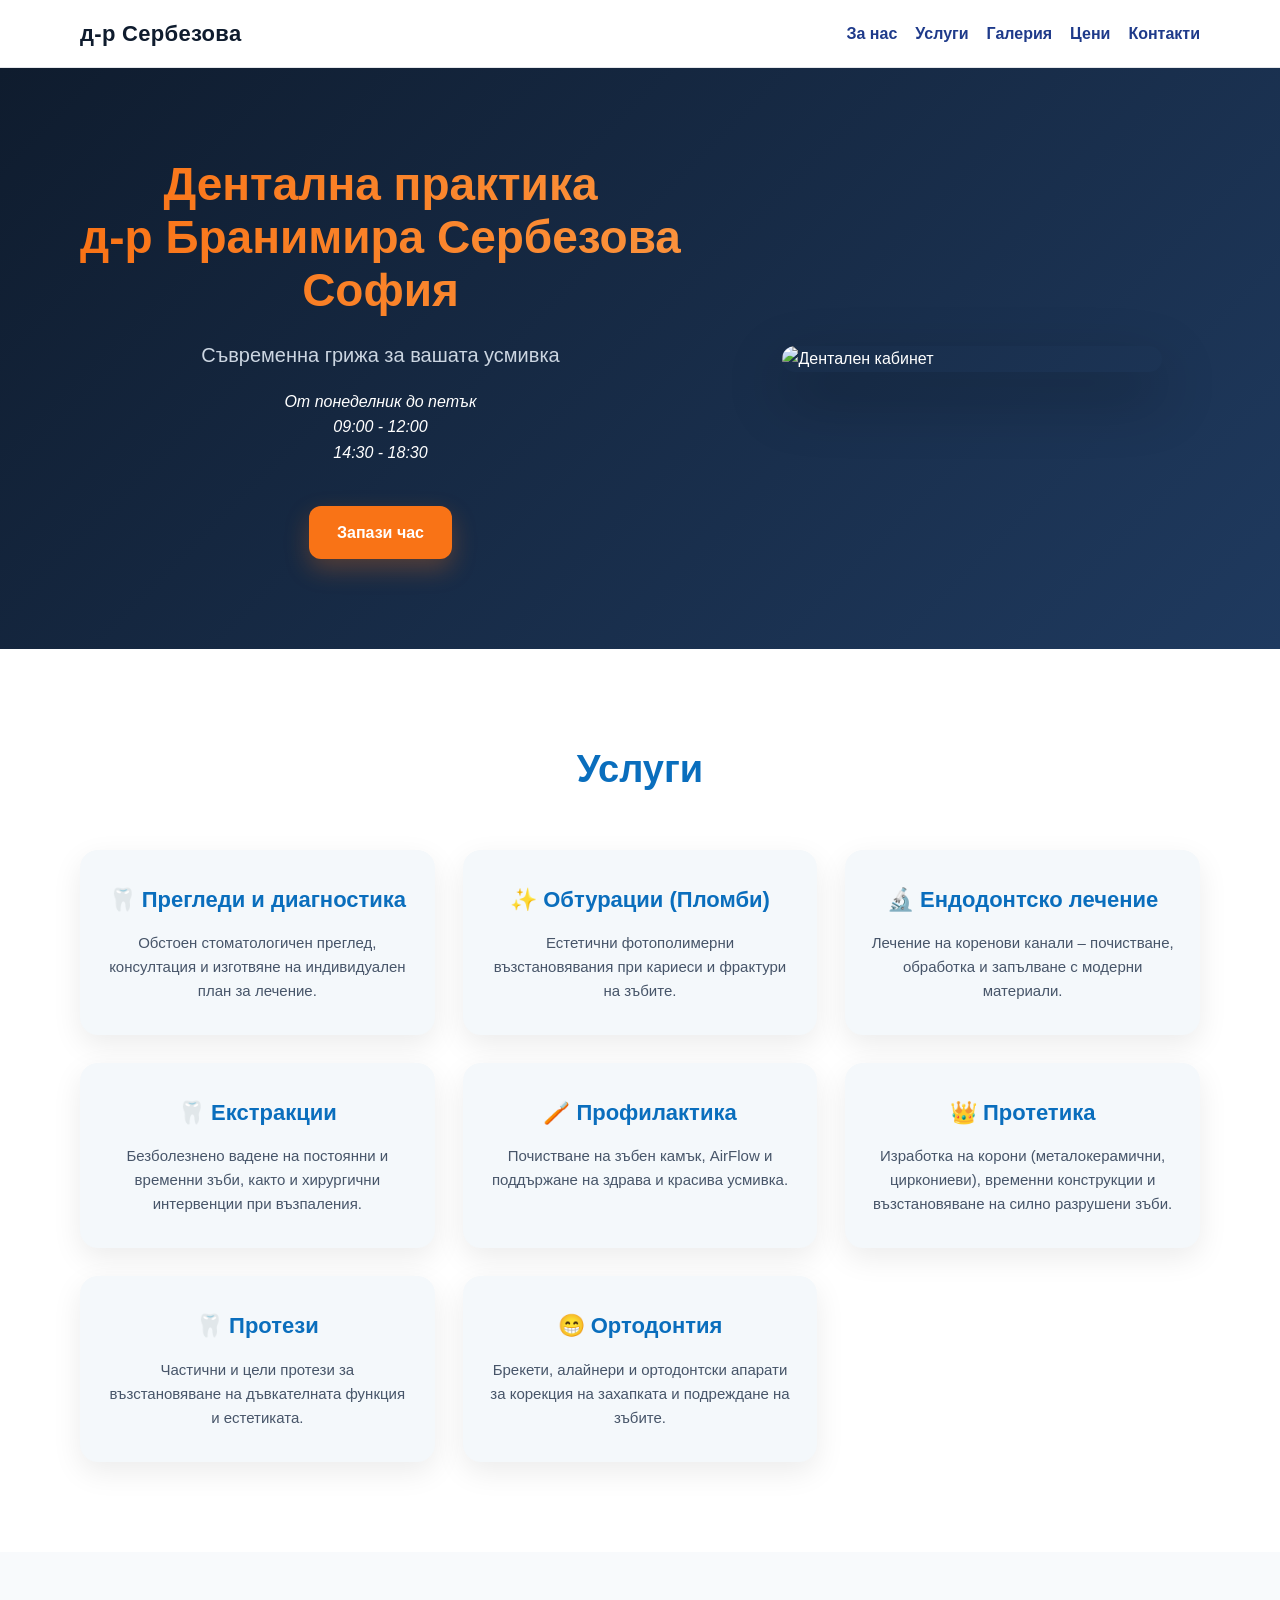
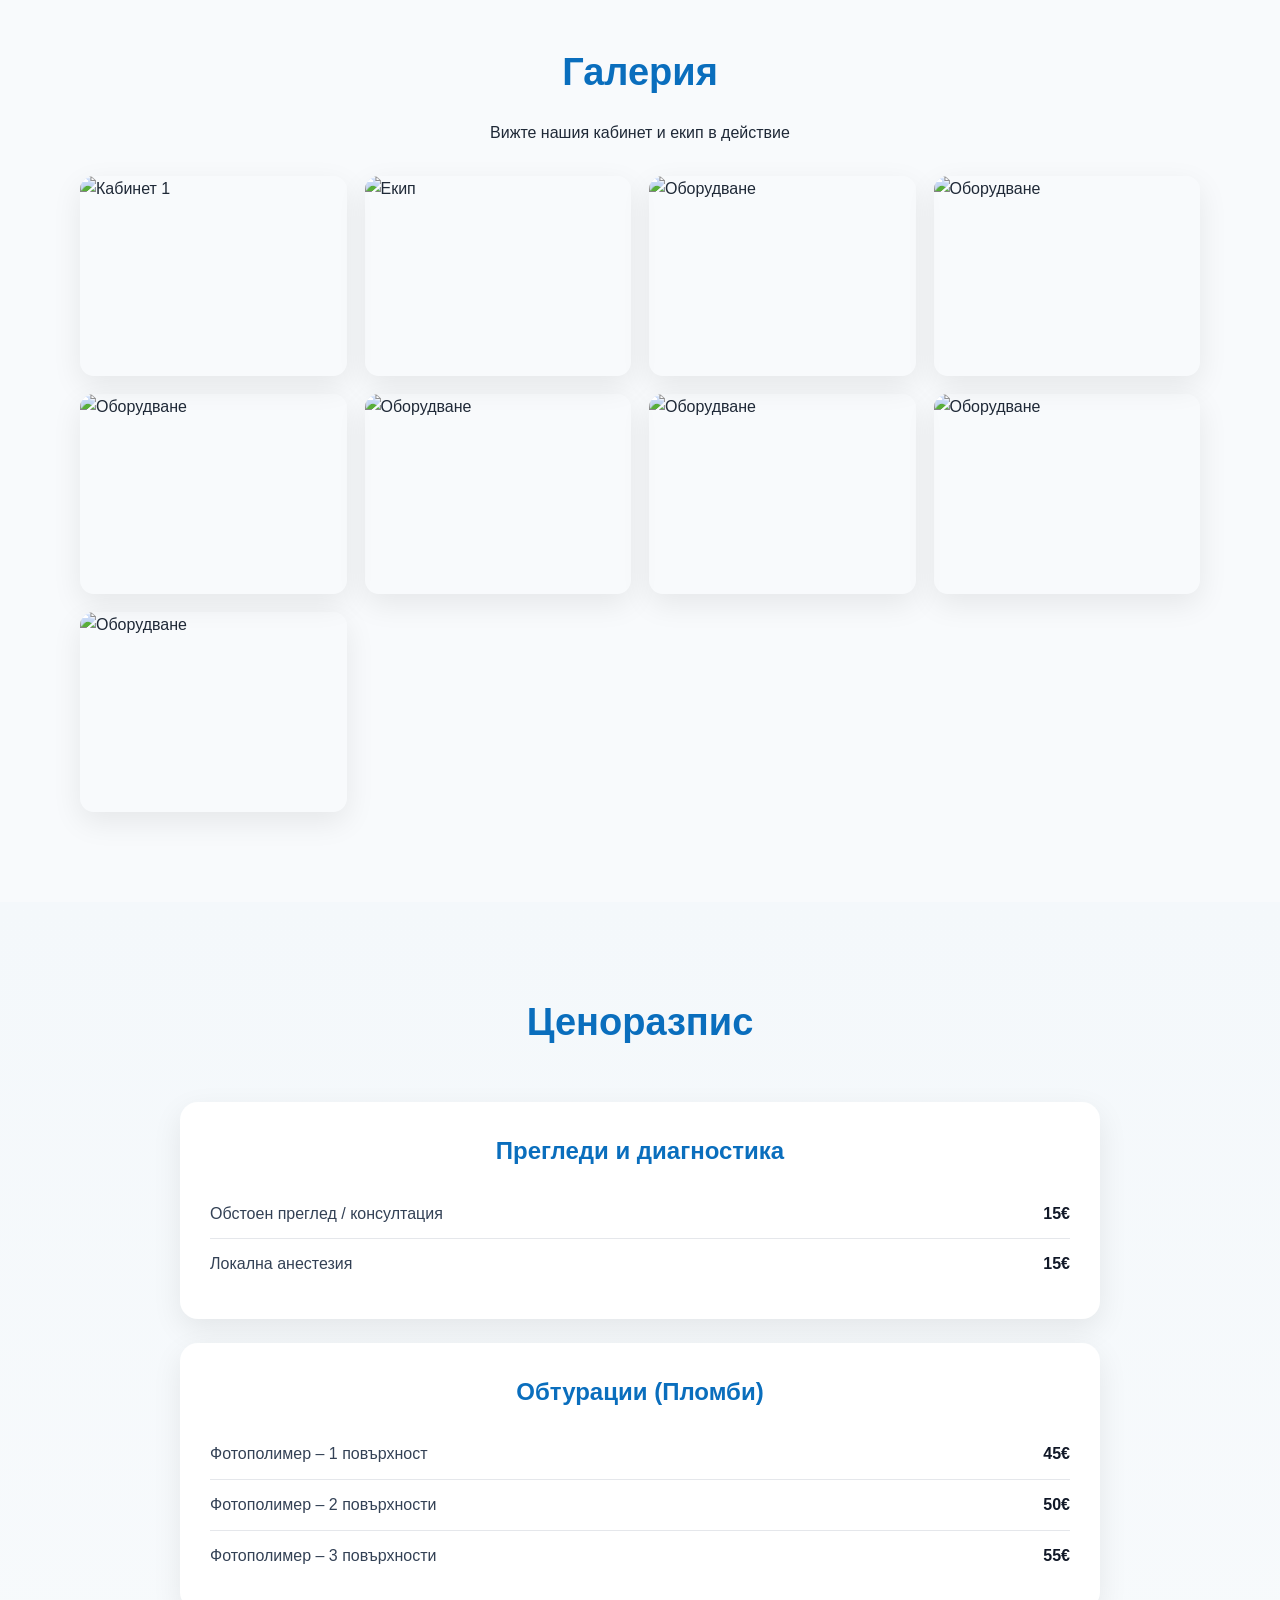
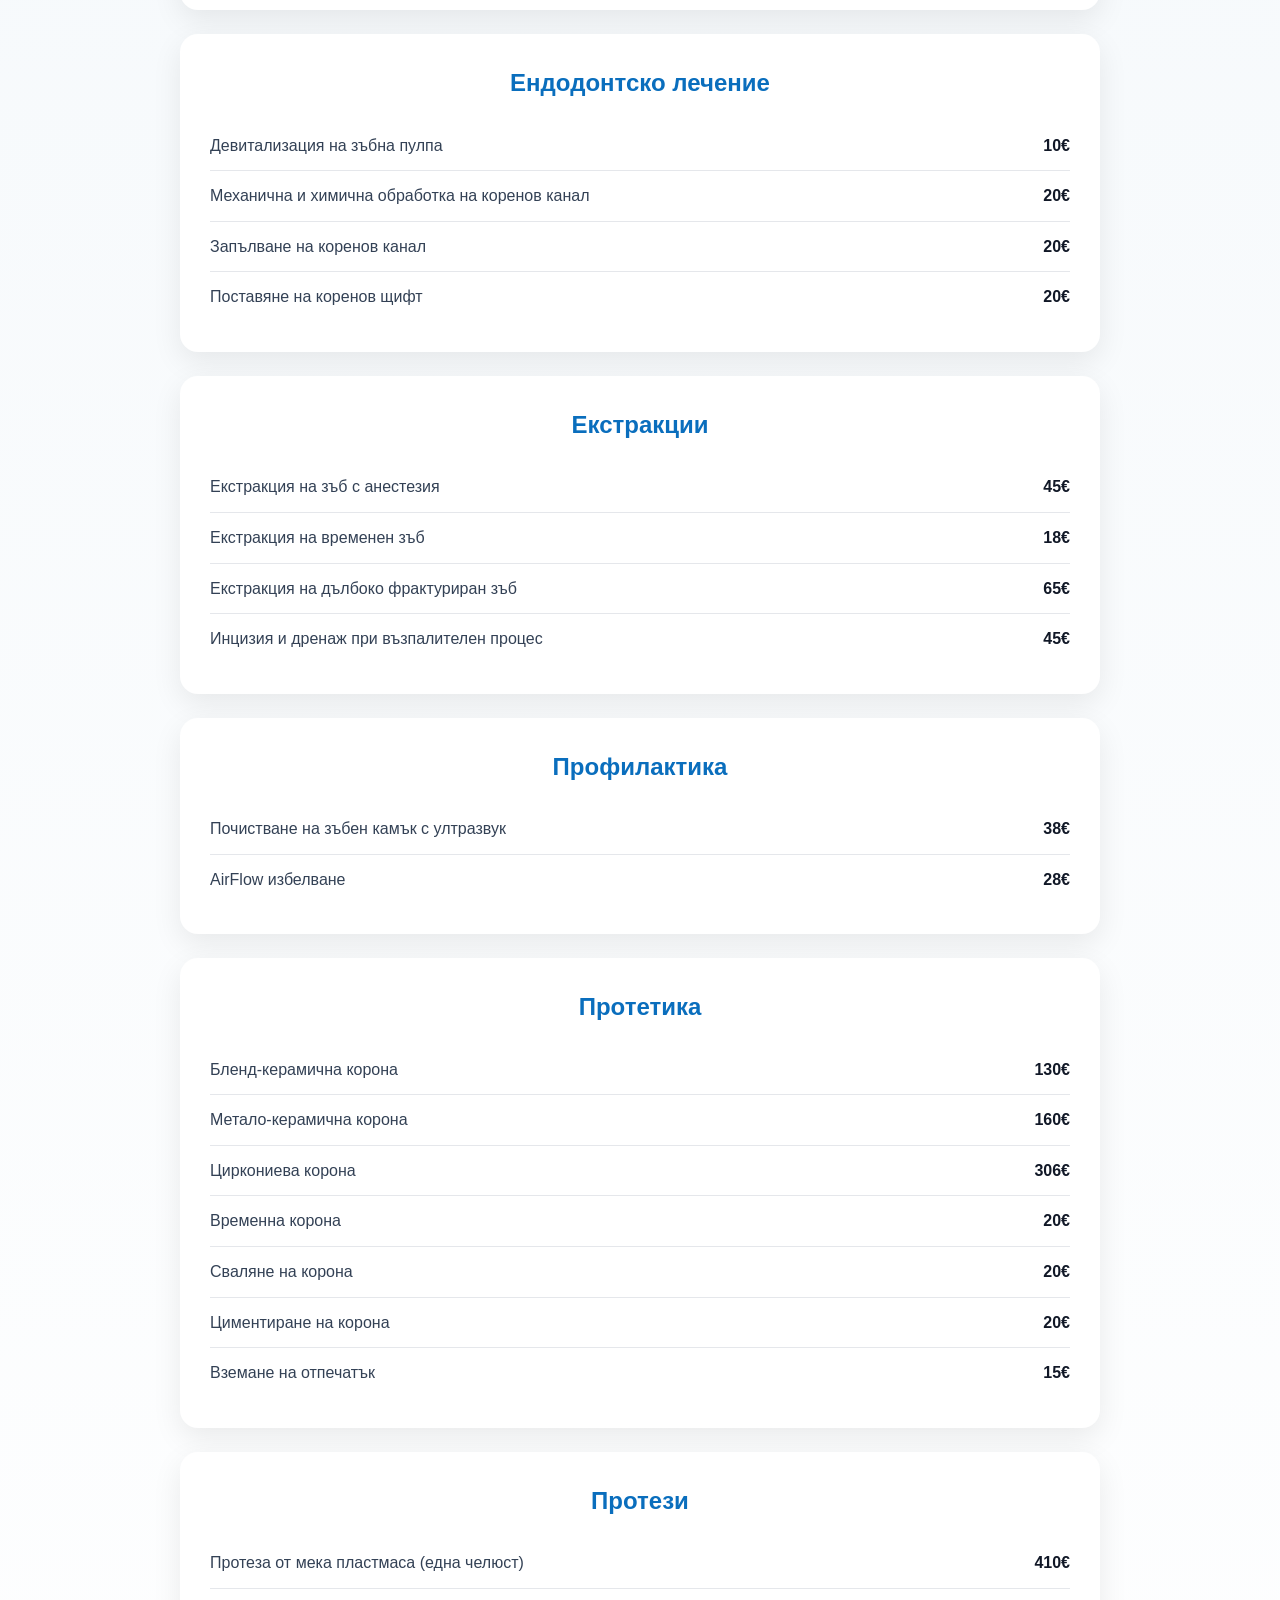
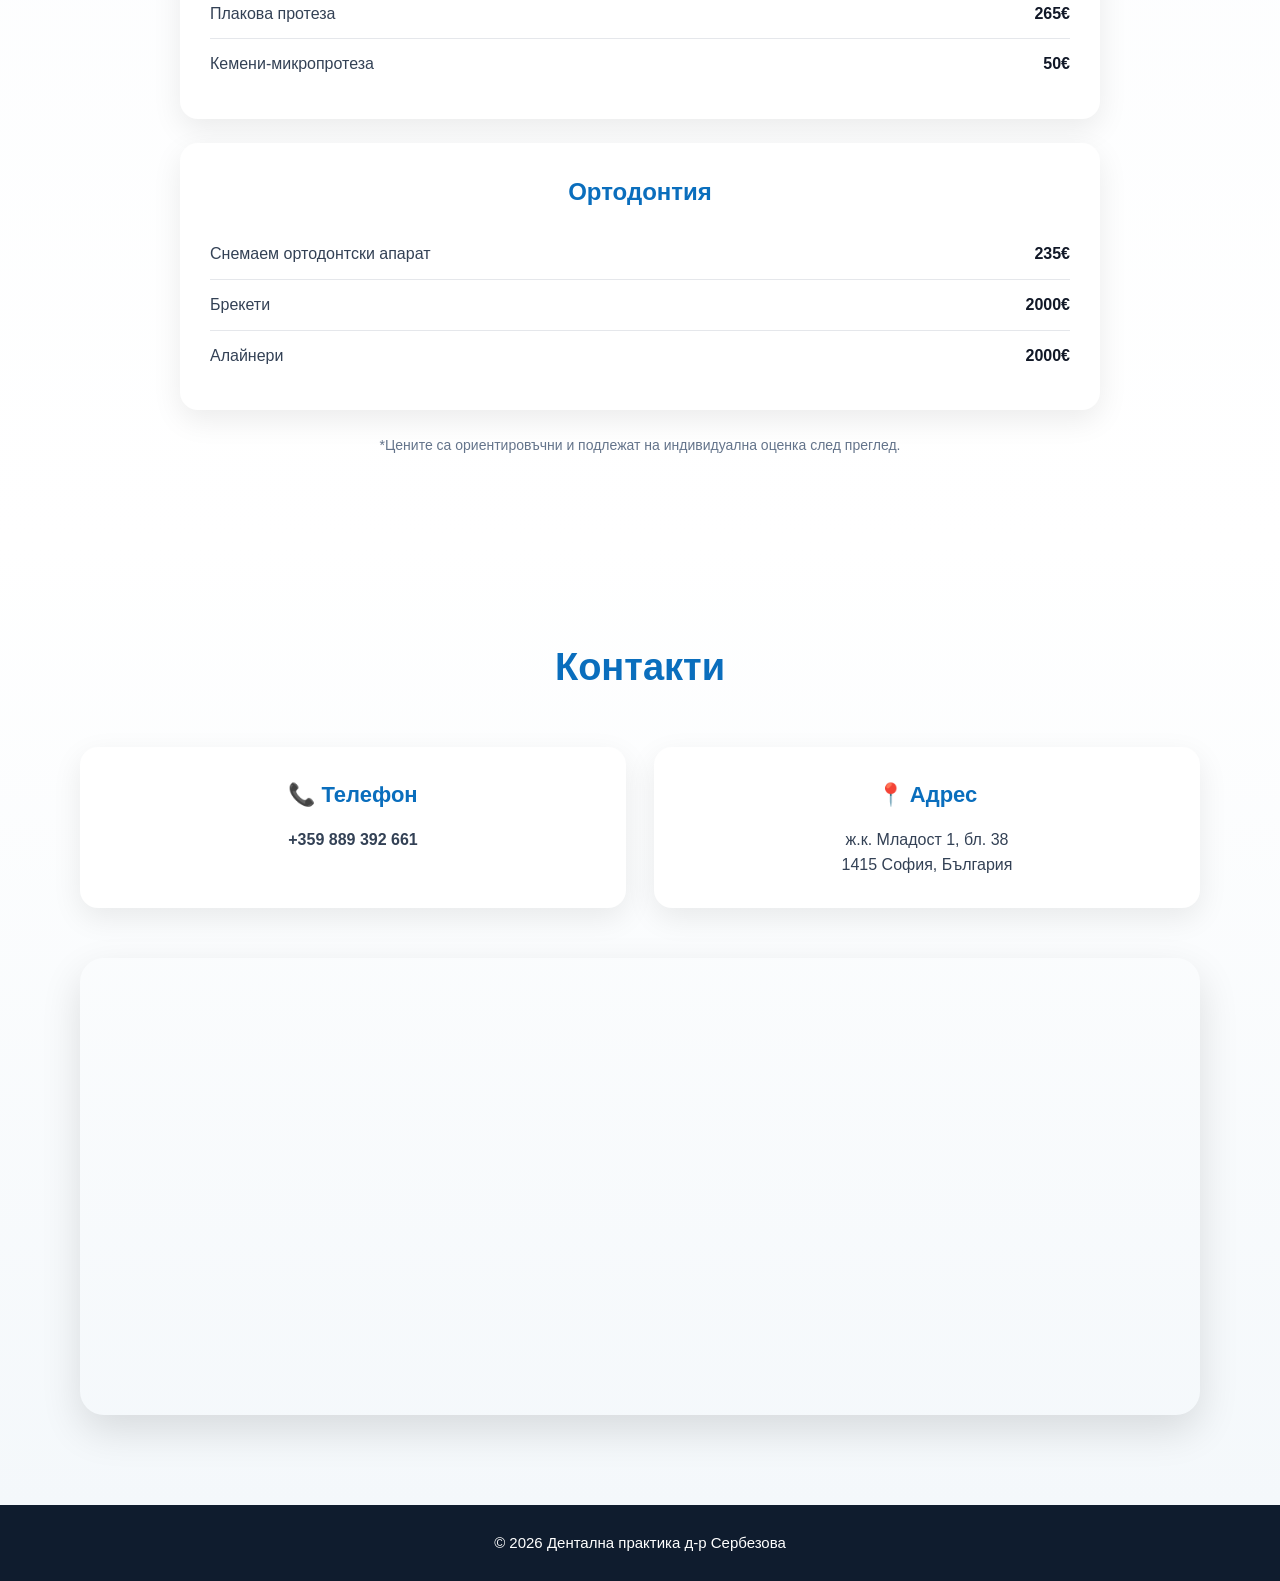
==== commit 17f02a90: "Add galery" ====
--- a/index.html
+++ b/index.html
@@ -27,7 +27,7 @@
 </header>
 
 
-<section class="hero">
+<section class="hero" id="za-nas">
     <div class="container hero-wrapper">
         <div class="hero-content">
             <h1 class="hero-title">
@@ -36,7 +36,15 @@
                 <span class="name" >София</span>
             </h1>
             <p class="subtitle">Съвременна грижа за вашата усмивка</p>
+
+            <div class="working-hours">
+                <span class="name">От понеделник до петък</span>
+                <span class="name"> 09:00 - 12:00</span>
+                <span class="name" >14:30 - 18:30</span>
+            </div>
+
             <a href="tel:+359889392661" class="btn">Запази час</a>
+
         </div>
 
         <div class="hero-image">
--- a/css/style.css
+++ b/css/style.css
@@ -414,6 +414,13 @@
     font-size: 15px;
 }
 
+div .working-hours {
+    font-style: italic;
+    display: flex;
+    flex-direction: column;
+    padding-bottom: 40px;
+}
+
 /* RESPONSIVE */
 @media (max-width: 900px) {
     .hero-wrapper {
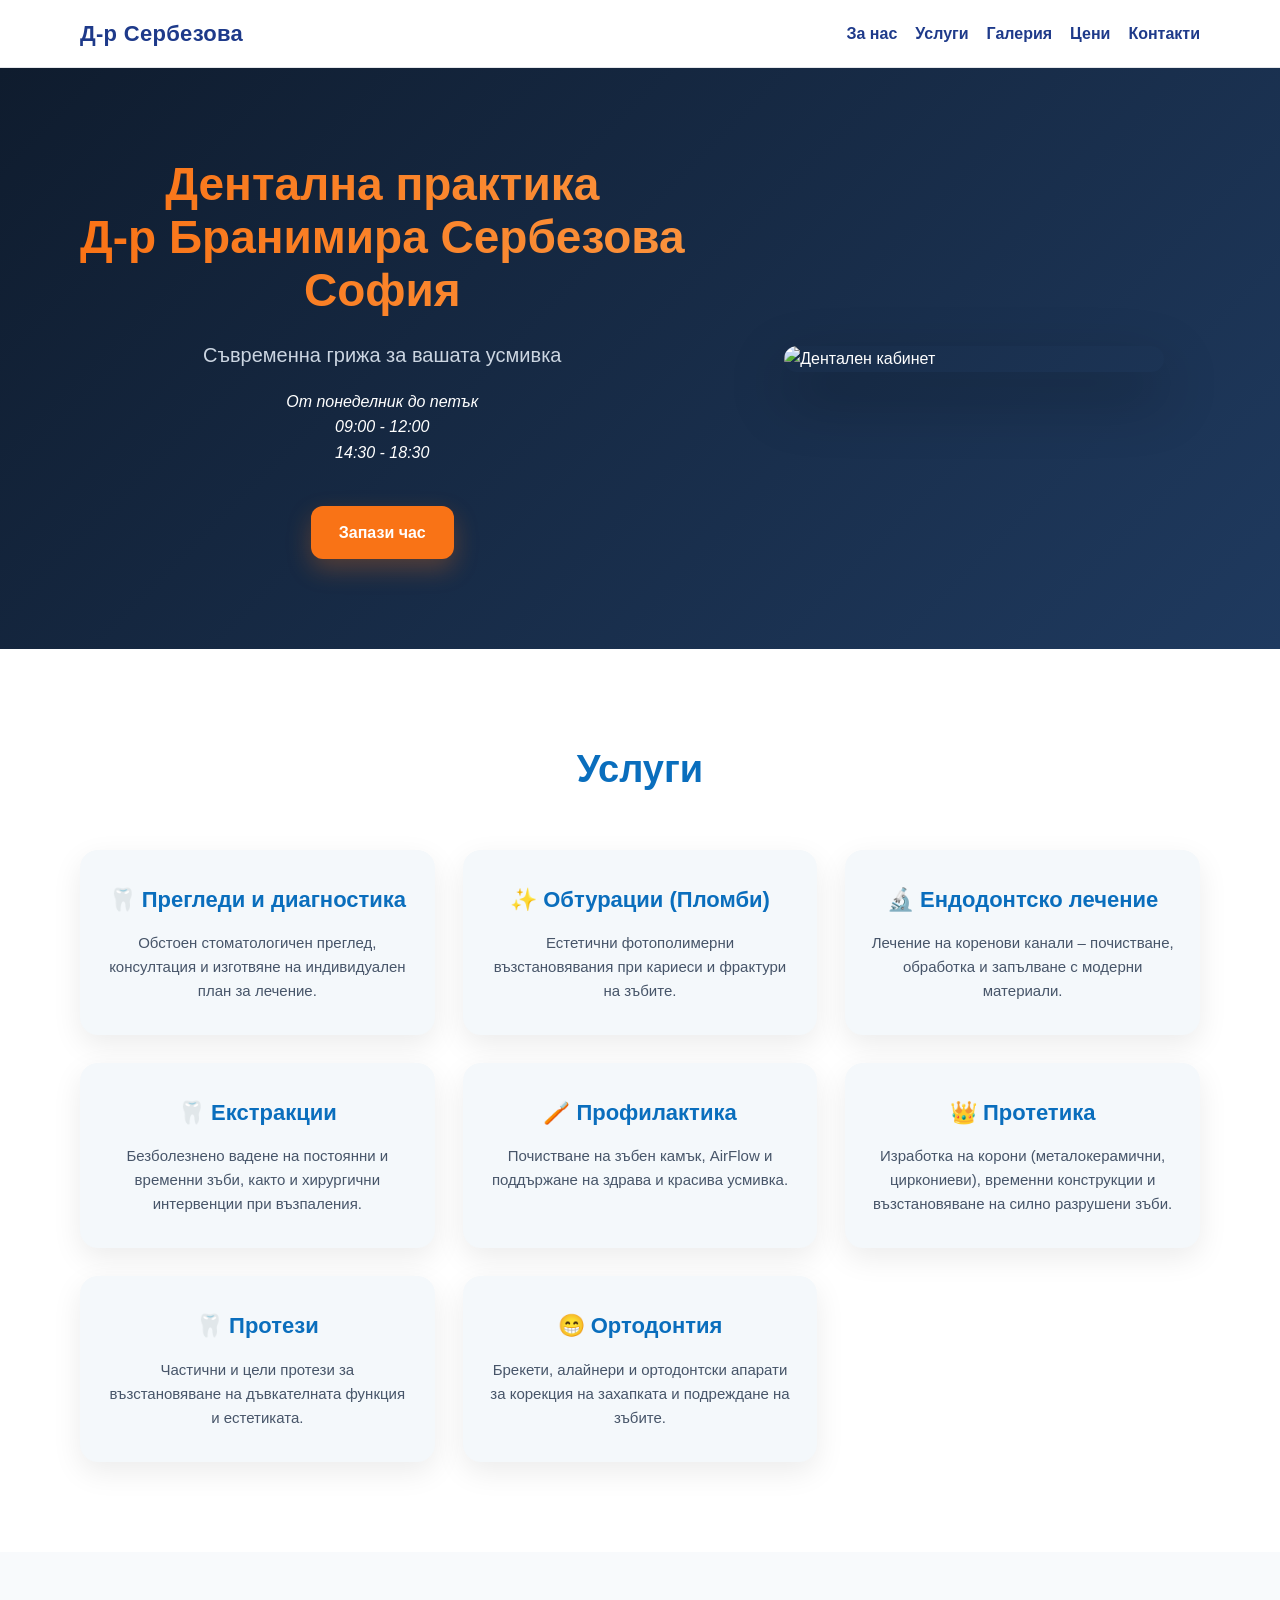
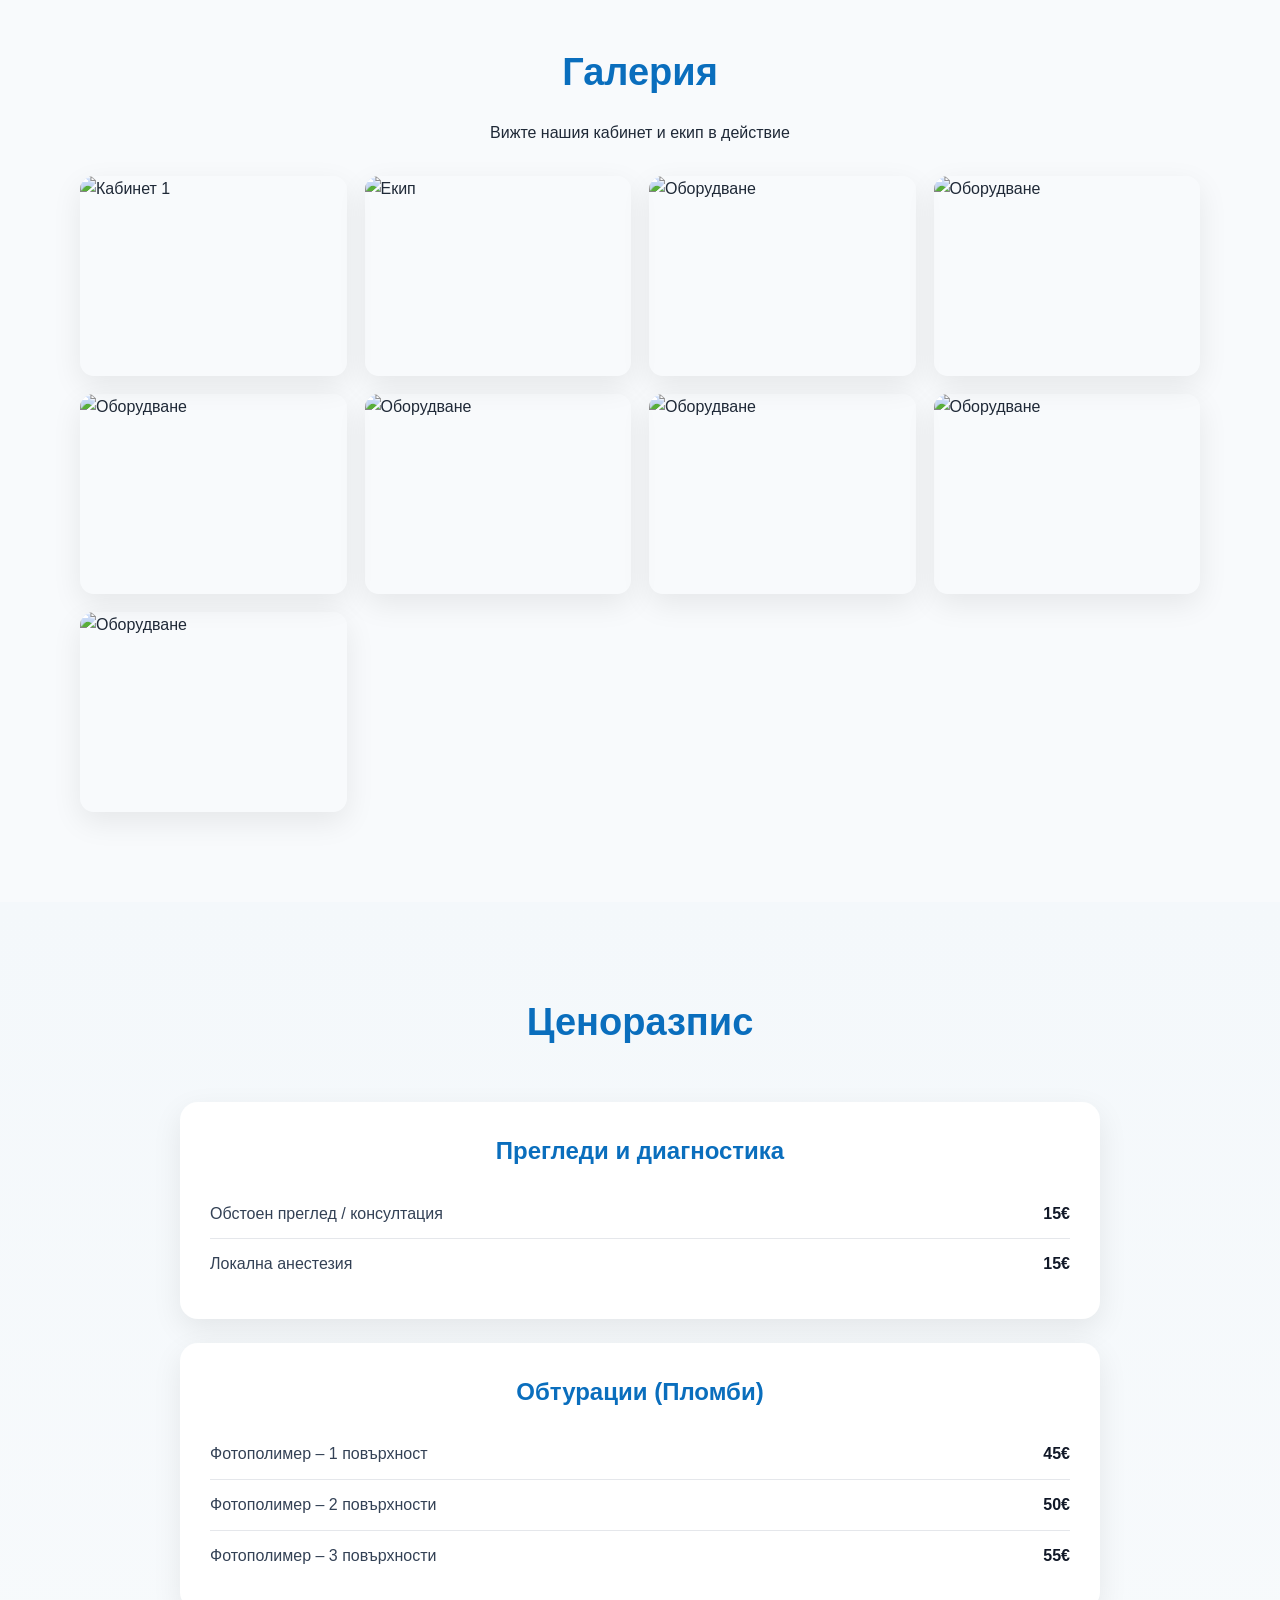
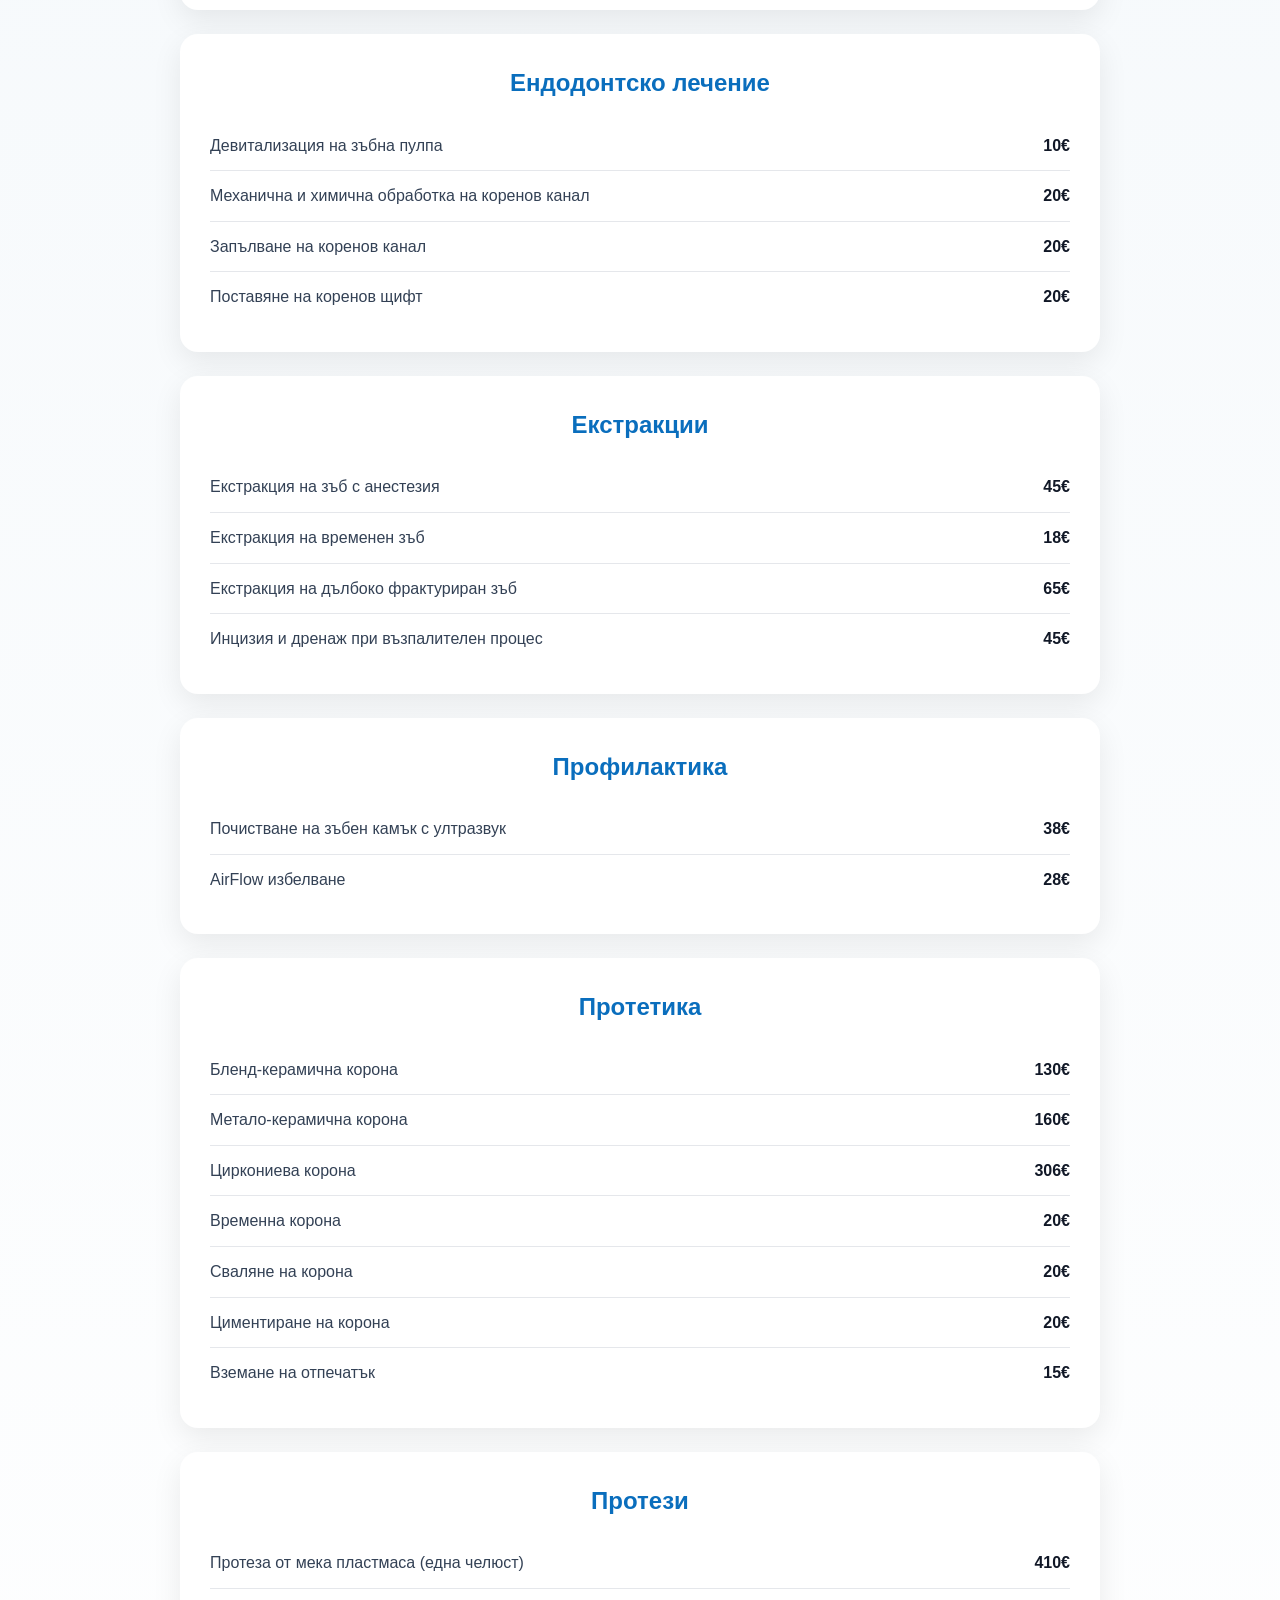
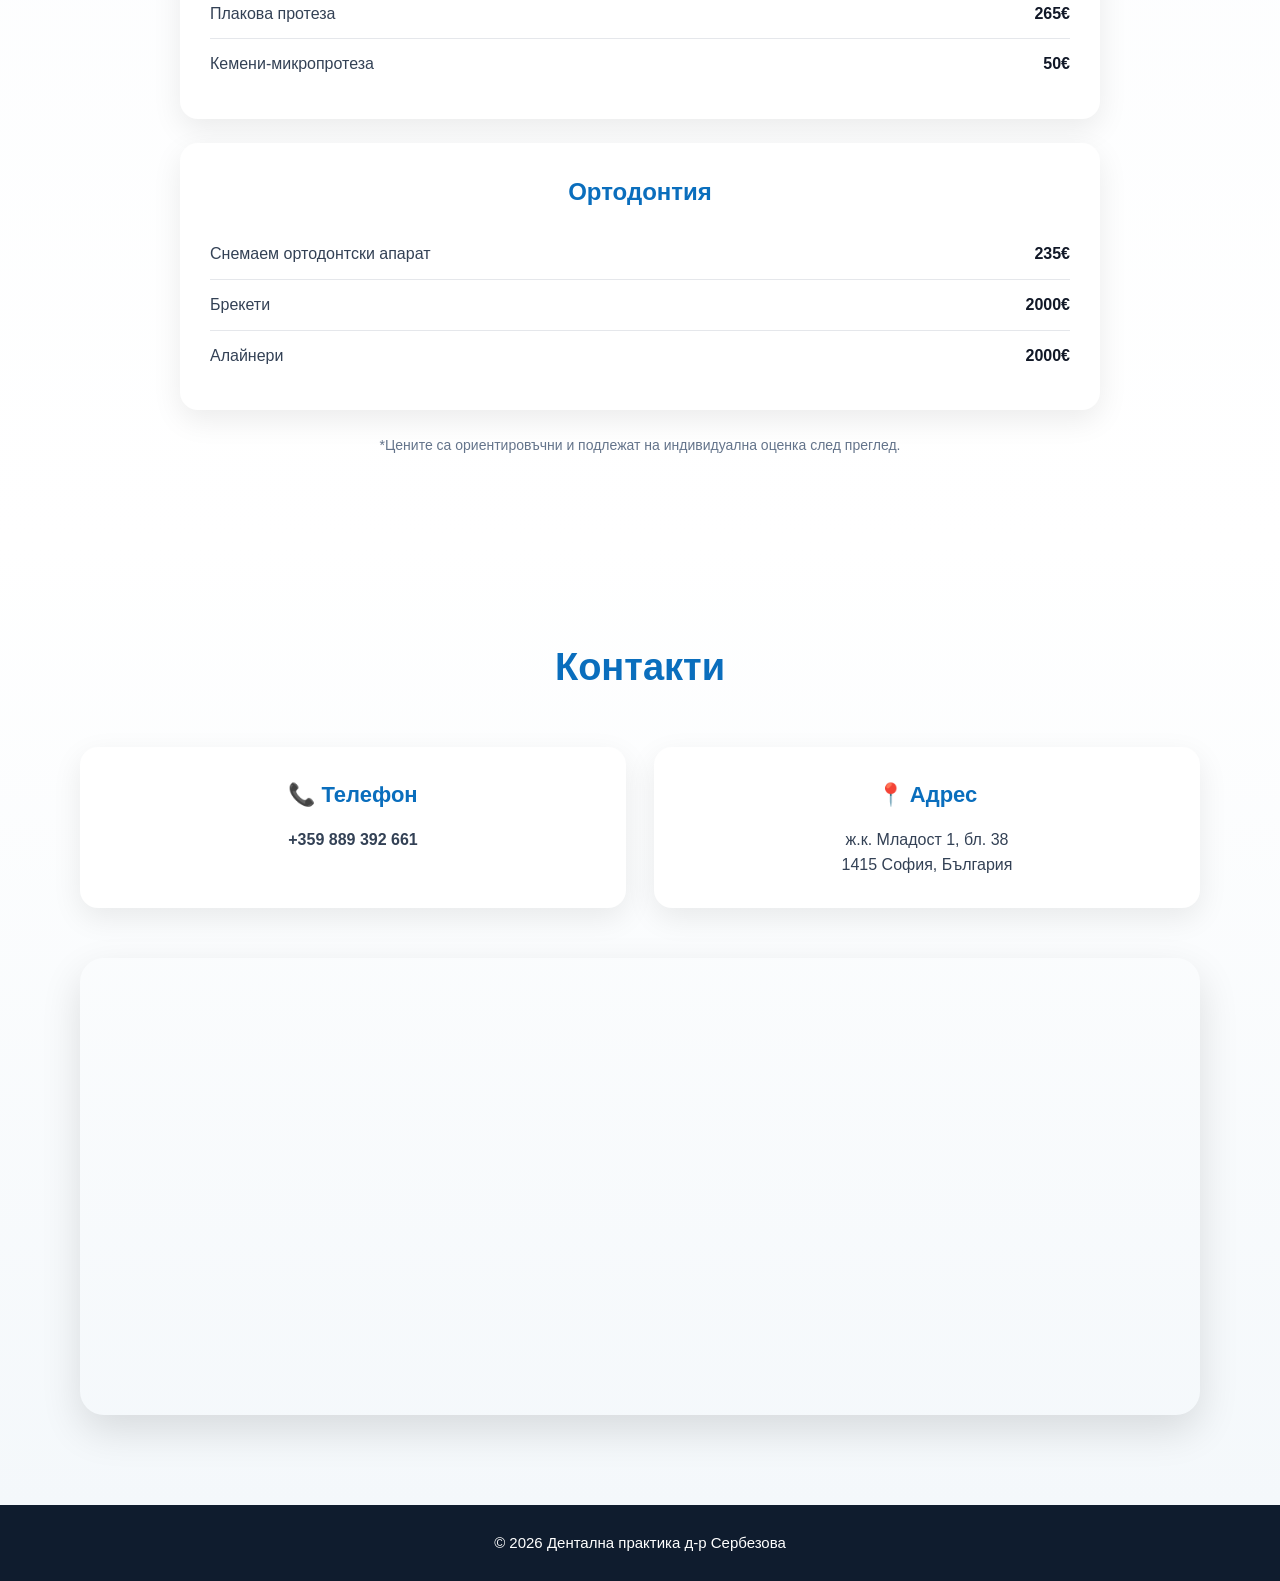
==== commit 6bd0c6fa: "Add galery" ====
--- a/index.html
+++ b/index.html
@@ -15,7 +15,7 @@
 
 <header class="header">
     <div class="container nav">
-        <div class="logo">д-р Сербезова</div>
+        <div class="logo">Д-р Сербезова</div>
         <nav>
             <a href="#za-nas">За нас</a>
             <a href="#services">Услуги</a>
@@ -32,7 +32,7 @@
         <div class="hero-content">
             <h1 class="hero-title">
                 <span class="name">Дентална практика</span>
-                <span class="name">д-р Бранимира Сербезова</span>
+                <span class="name">Д-р Бранимира Сербезова</span>
                 <span class="name" >София</span>
             </h1>
             <p class="subtitle">Съвременна грижа за вашата усмивка</p>
--- a/css/style.css
+++ b/css/style.css
@@ -60,7 +60,7 @@
 .logo {
     font-size: 22px;
     font-weight: 700;
-    color: var(--primary);
+    color: #1e3a8a;
     letter-spacing: 0.3px;
 }
 
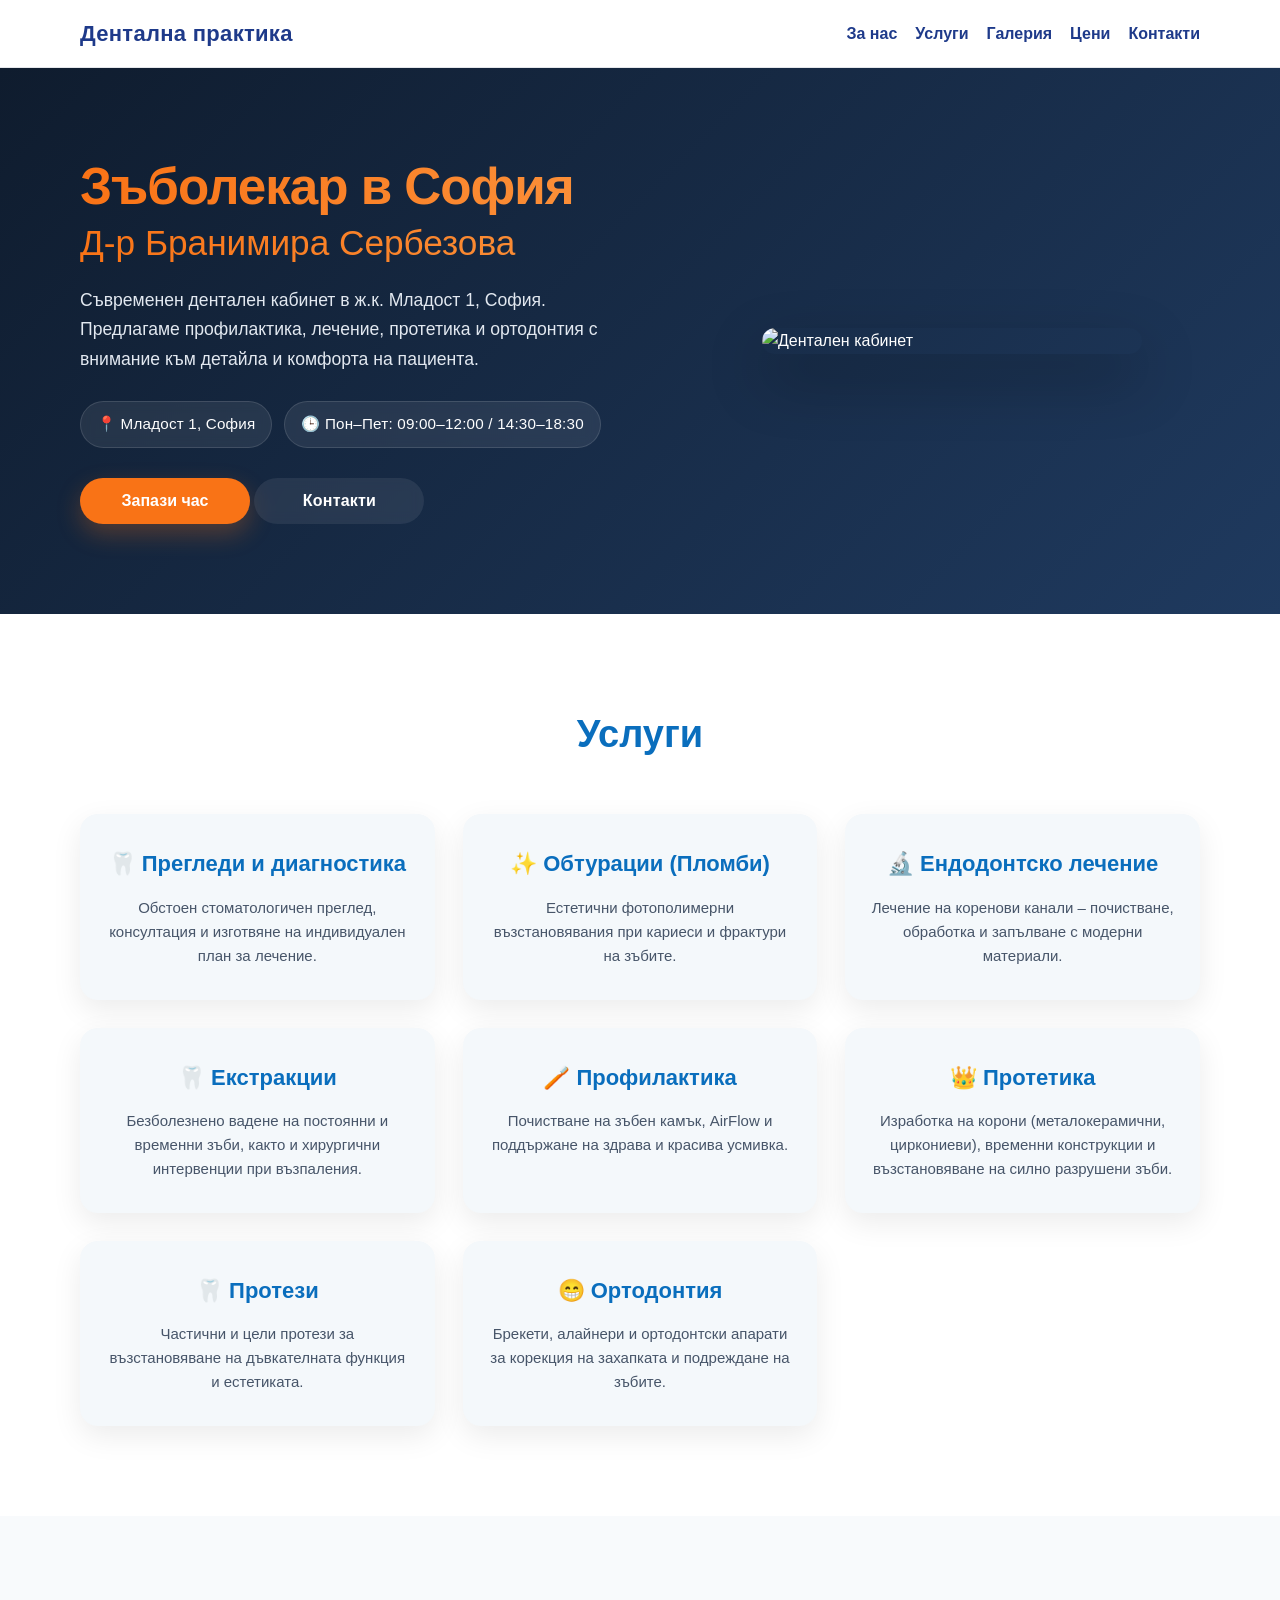
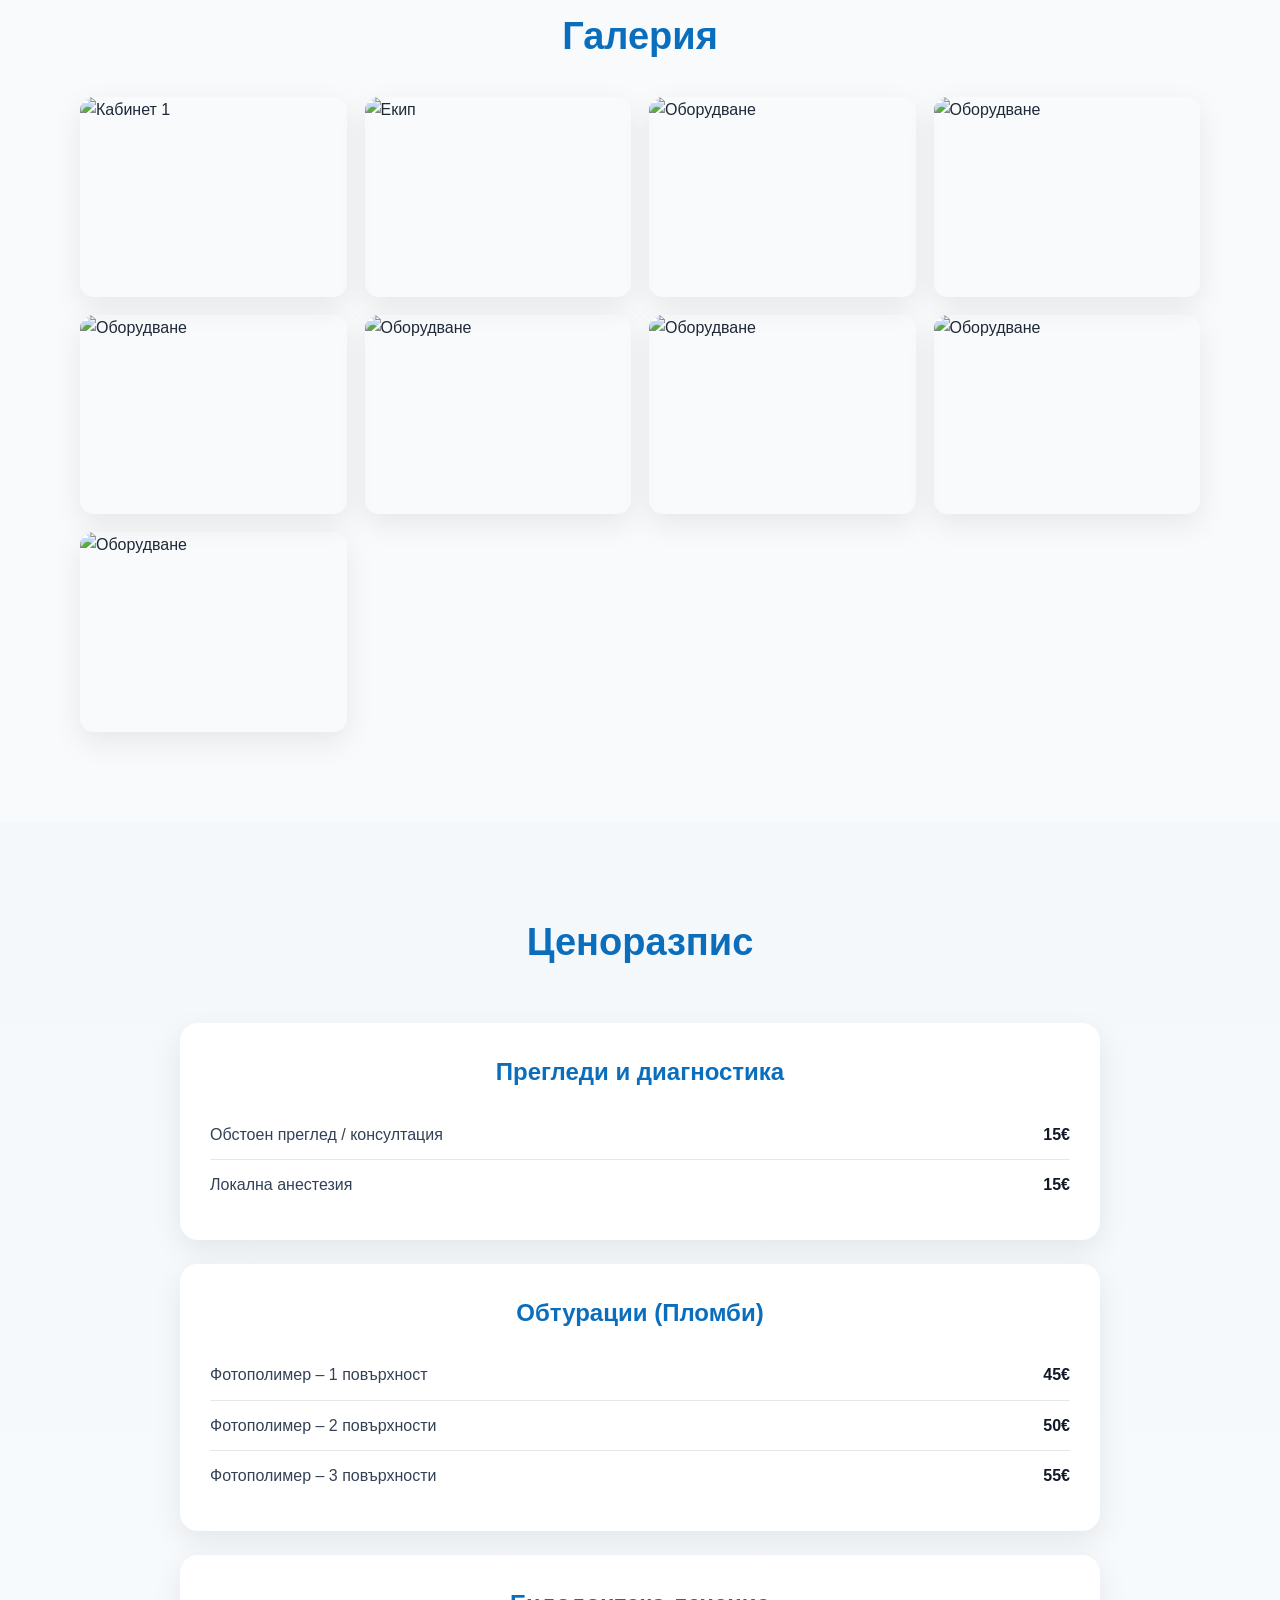
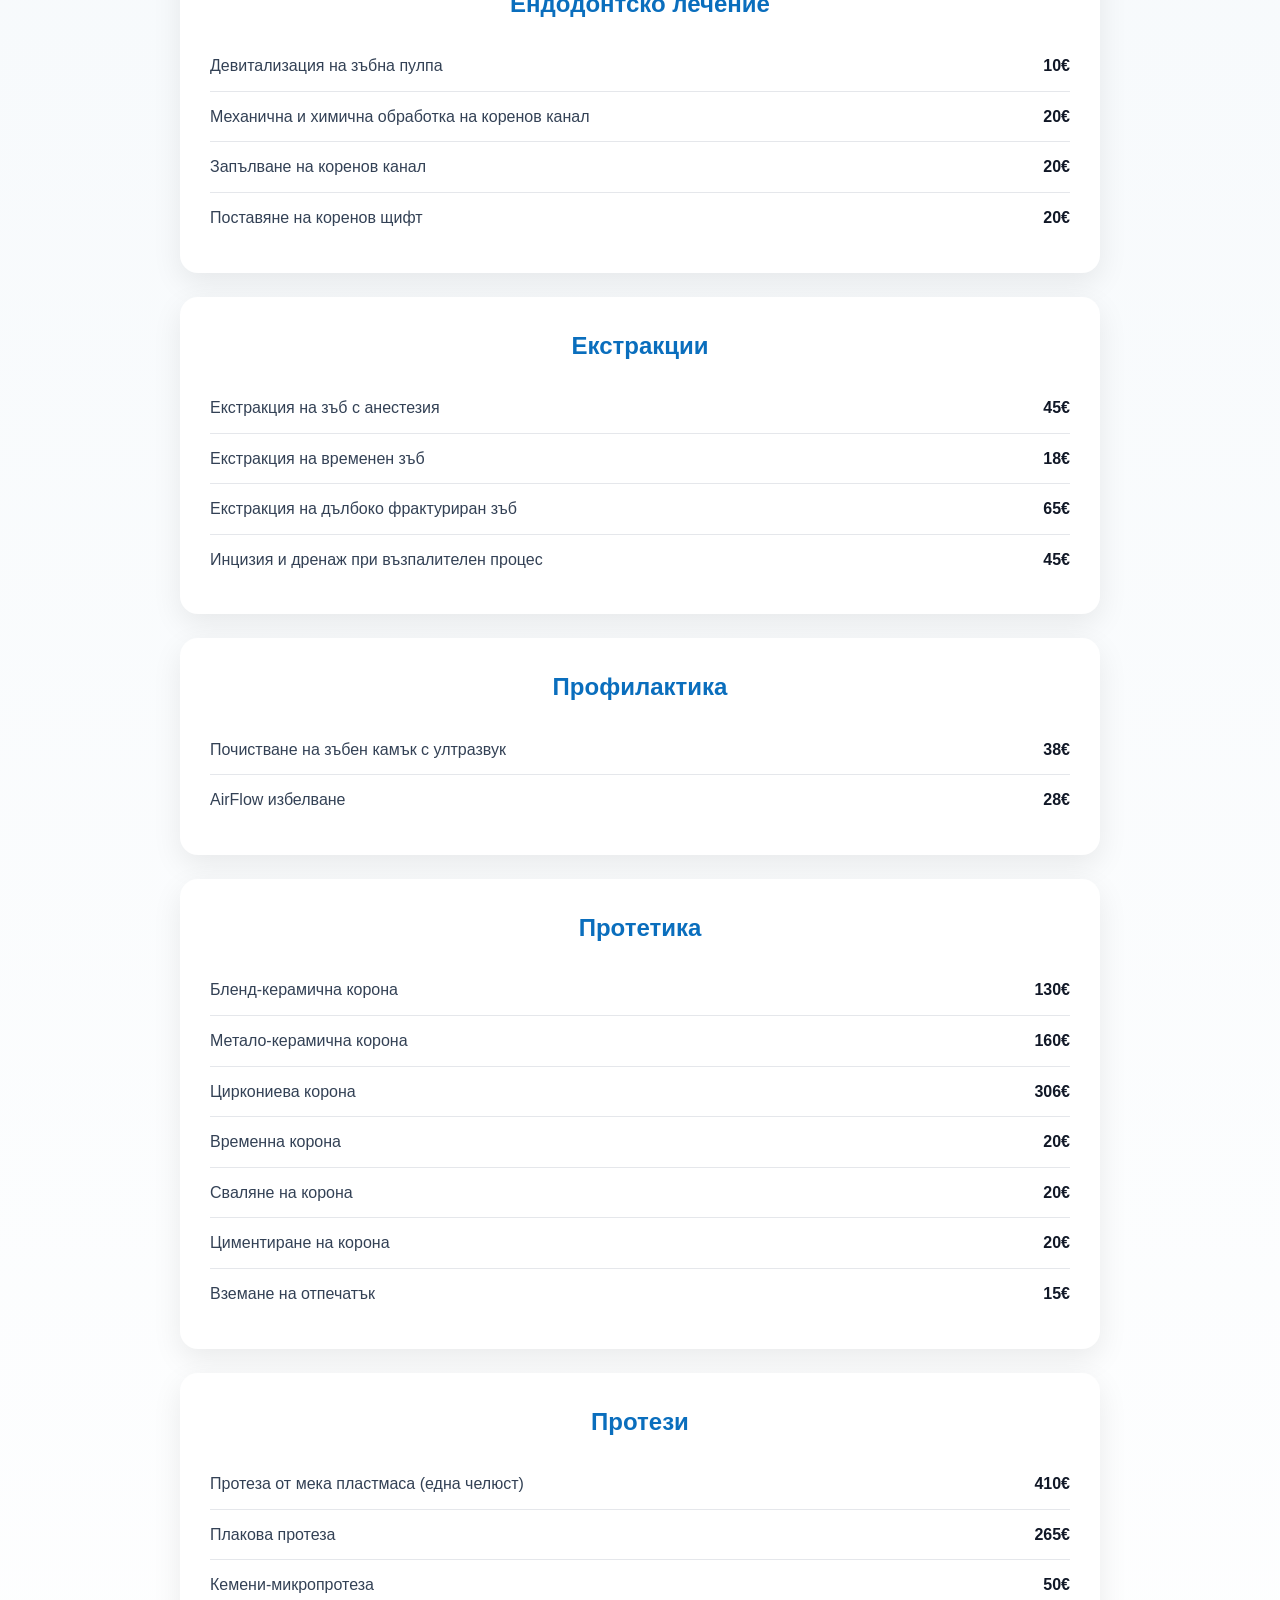
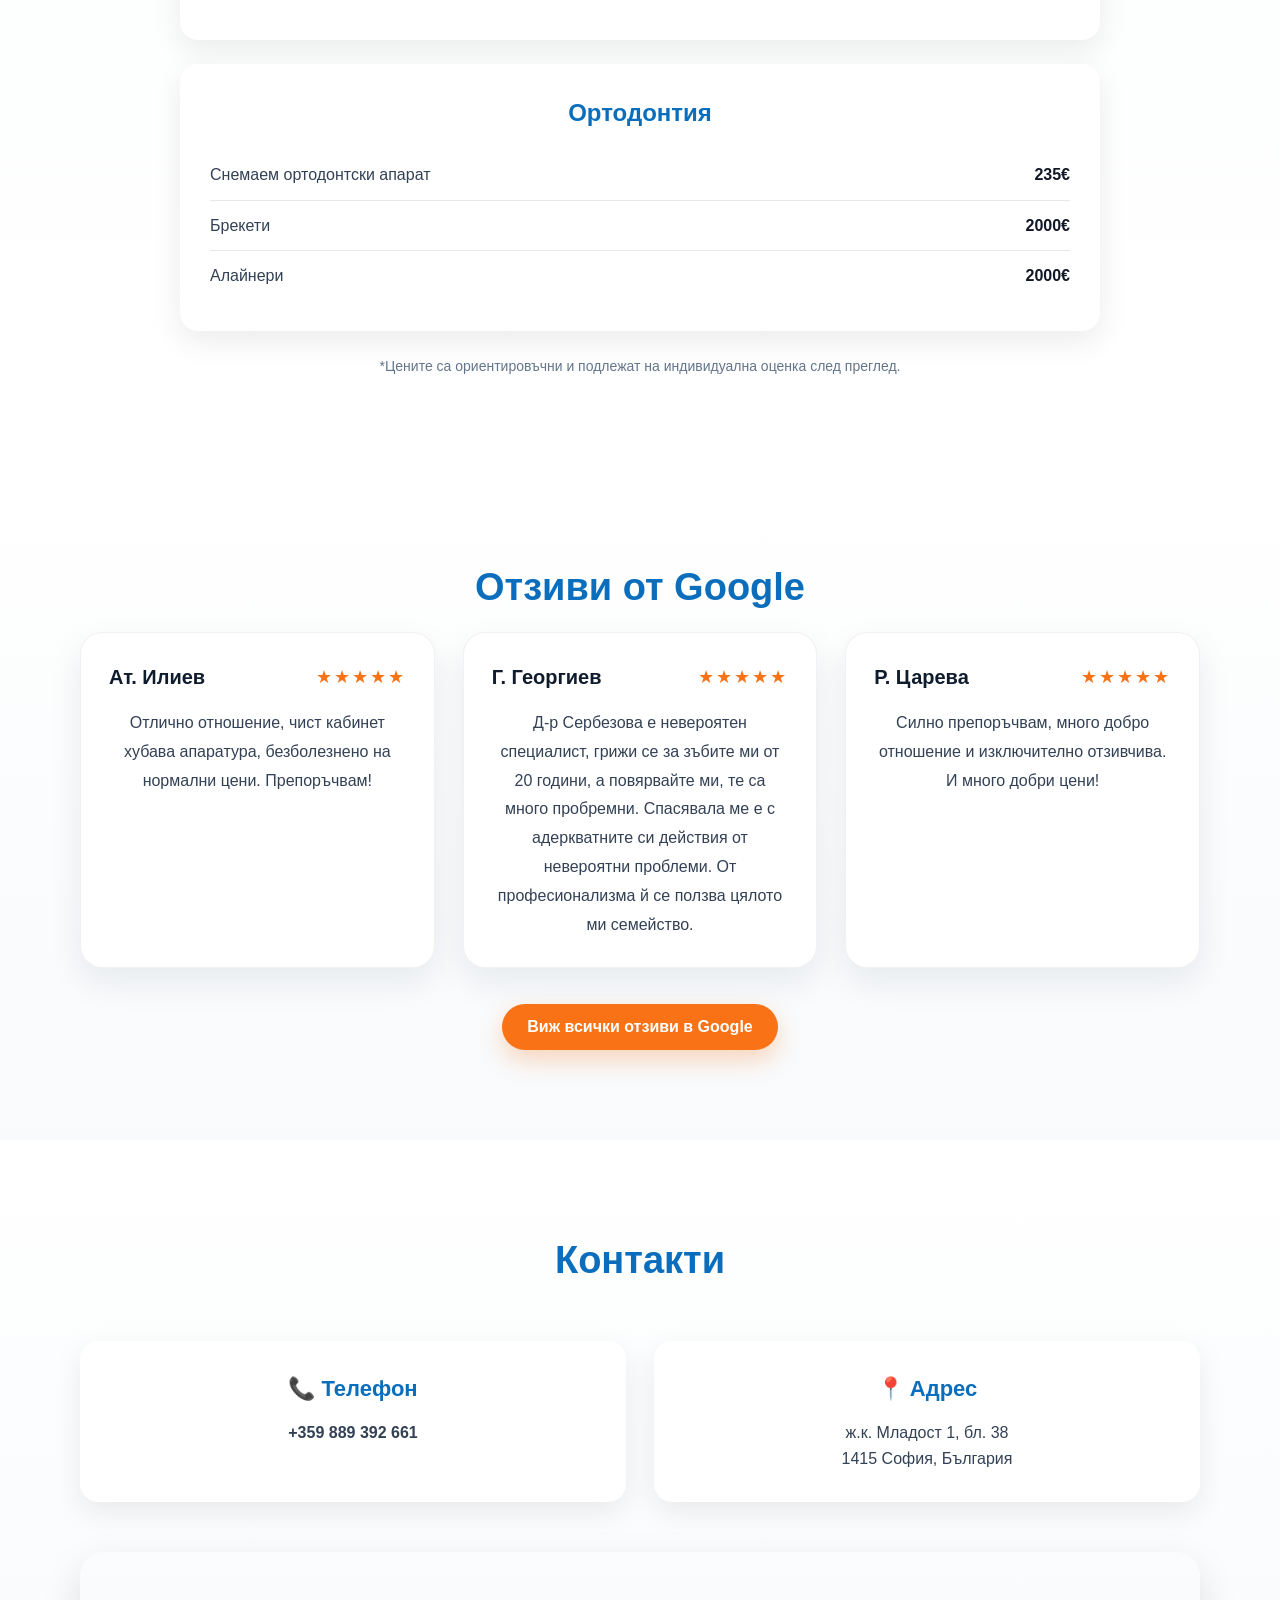
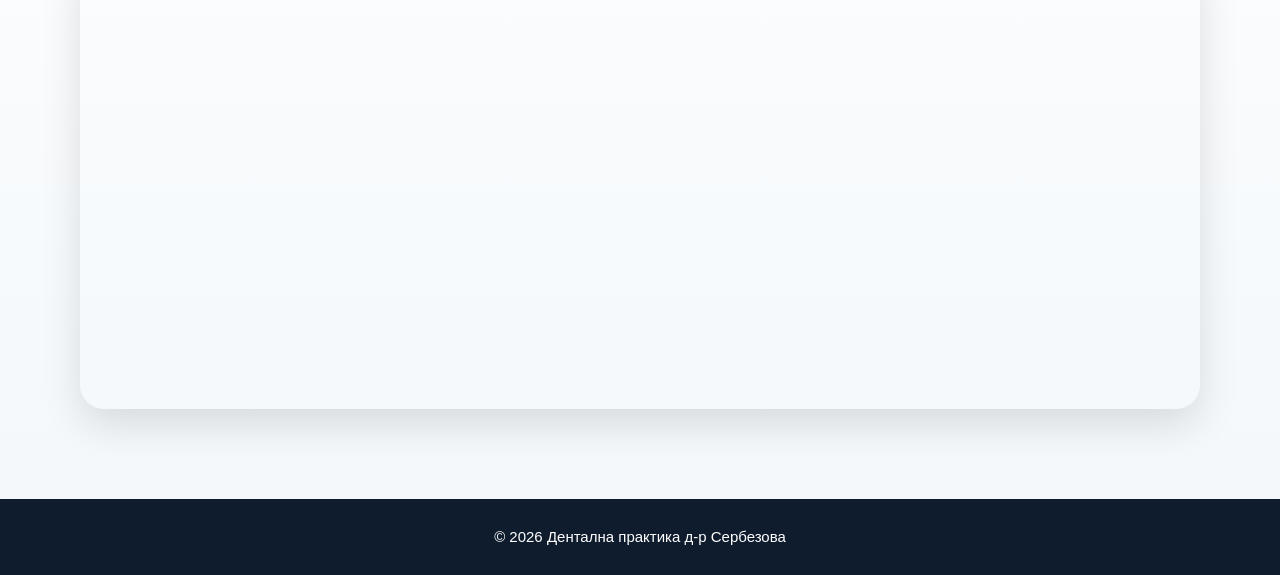
==== commit 94534329: "new stuff" ====
--- a/index.html
+++ b/index.html
@@ -8,14 +8,14 @@
     <meta name="description"
           content="Модерна дентална практика в София. Профилактика, импланти, избелване и ортодонтия. Запазете час онлайн.">
 
-    <link rel="canonical" href="https://drserbezova.bg/">
+    <link rel="canonical" href="https://dr-serbezova.online/">
     <link rel="stylesheet" href="css/style.css">
 </head>
 <body>
 
 <header class="header">
     <div class="container nav">
-        <div class="logo">Д-р Сербезова</div>
+        <div class="logo">Дентална практика</div>
         <nav>
             <a href="#za-nas">За нас</a>
             <a href="#services">Услуги</a>
@@ -31,22 +31,30 @@
     <div class="container hero-wrapper">
         <div class="hero-content">
             <h1 class="hero-title">
-                <span class="name">Дентална практика</span>
-                <span class="name">Д-р Бранимира Сербезова</span>
-                <span class="name" >София</span>
+                <span class="title-main">Зъболекар в София</span>
+                <span class="title-name">Д-р Бранимира Сербезова</span>
             </h1>
-            <p class="subtitle">Съвременна грижа за вашата усмивка</p>
-
-            <div class="working-hours">
-                <span class="name">От понеделник до петък</span>
-                <span class="name"> 09:00 - 12:00</span>
-                <span class="name" >14:30 - 18:30</span>
-            </div>
-
-            <a href="tel:+359889392661" class="btn">Запази час</a>
-
-        </div>
-
+
+            <p class="hero-description">
+                Съвременен дентален кабинет в ж.к. Младост 1, София.
+                Предлагаме профилактика, лечение, протетика и ортодонтия
+                с внимание към детайла и комфорта на пациента.
+            </p>
+
+            <div class="hero-info">
+                <div class="info-item">
+                    📍 Младост 1, София
+                </div>
+                <div class="info-item">
+                    🕒 Пон–Пет: 09:00–12:00 / 14:30–18:30
+                </div>
+            </div>
+
+            <div class="hero-actions">
+                <a href="tel:+359889392661" class="btn btn-primary">Запази час</a>
+                <a href="#contacts" class="btn info-item">Контакти</a>
+            </div>
+        </div>
         <div class="hero-image">
             <img src="pictures/P1091714.jpg" alt="Дентален кабинет">
         </div>
@@ -86,7 +94,8 @@
 
             <div class="service-card">
                 <h3>👑 Протетика</h3>
-                <p>Изработка на корони (металокерамични, циркониеви), временни конструкции и възстановяване на силно разрушени зъби.</p>
+                <p>Изработка на корони (металокерамични, циркониеви), временни конструкции и възстановяване на силно
+                    разрушени зъби.</p>
             </div>
 
             <div class="service-card">
@@ -106,7 +115,6 @@
 <section id="galeria" class="section light">
     <div class="container">
         <h2>Галерия</h2>
-        <p>Вижте нашия кабинет и екип в действие</p>
         <div class="gallery-grid">
             <img src="pictures/P1091665.jpg" alt="Кабинет 1" loading="lazy">
             <img src="pictures/P1091675.jpg" alt="Екип" loading="lazy">
@@ -215,6 +223,55 @@
     </div>
 </section>
 
+<section id="reviews" class="section reviews-section">
+    <div class="container">
+        <h2>Отзиви от Google</h2>
+
+        <div class="reviews-grid">
+            <article class="review-card">
+                <div class="review-top">
+                    <h3>Ат. Илиев</h3>
+                    <div class="stars" aria-label="5 от 5 звезди">★★★★★</div>
+                </div>
+                <p class="review-text">
+                    Отлично отношение, чист кабинет хубава апаратура, безболезнено на нормални цени. Препоръчвам! </p>
+            </article>
+
+            <article class="review-card">
+                <div class="review-top">
+                    <h3>Г. Георгиев</h3>
+                    <div class="stars" aria-label="5 от 5 звезди">★★★★★</div>
+                </div>
+                <p class="review-text">
+                    Д-р Сербезова е невероятен специалист, грижи се за зъбите ми от 20 години, а повярвайте ми, те са
+                    много пробремни. Спасявала ме е с адеркватните си действия от невероятни проблеми. От
+                    професионализма й се ползва цялото ми семейство.
+                </p>
+            </article>
+
+            <article class="review-card">
+                <div class="review-top">
+                    <h3>Р. Царева</h3>
+                    <div class="stars" aria-label="5 от 5 звезди">★★★★★</div>
+                </div>
+                <p class="review-text">
+                    Силно препоръчвам, много добро отношение и изключително отзивчива.
+                    И много добри цени!
+                </p>
+            </article>
+        </div>
+
+        <div class="reviews-actions">
+            <a href=https://maps.app.goo.gl/pBaGNM5aTj7QeLDk9
+               target="_blank"
+               rel="noopener noreferrer"
+               class="btn btn-primary">
+                Виж всички отзиви в Google
+            </a>
+        </div>
+    </div>
+</section>
+
 <section id="contacts">
     <div class="contact-container">
         <h2>Контакти</h2>
@@ -225,11 +282,6 @@
                 <h3>📞 Телефон</h3>
                 <a href="tel:+359889392661">+359 889 392 661</a>
             </div>
-
-<!--            <div class="contact-card">-->
-<!--                <h3>📧 Имейл</h3>-->
-<!--                <a href="mailto:branimirads@gmail.com">branimirads@gmail.com</a>-->
-<!--            </div>-->
 
             <div class="contact-card">
                 <h3>📍 Адрес</h3>
@@ -249,6 +301,7 @@
 
     </div>
 </section>
+
 
 <footer class="footer">
     <div class="container">
--- a/css/style.css
+++ b/css/style.css
@@ -96,13 +96,8 @@
     gap: 64px;
 }
 
-.hero-content {
-    flex: 1;
-    text-align: center;
-}
-
 .hero-content h1 {
-    font-size: 46px;
+    font-size: 35px;
     line-height: 1.15;
     margin-bottom: 22px;
     background: linear-gradient(90deg, #f97316, #fb923c);
@@ -110,27 +105,6 @@
     -webkit-text-fill-color: transparent;
 }
 
-.hero-title {
-    font-size: 46px;
-    line-height: 1.2;
-}
-
-.hero-title span {
-    display: block;
-    font-weight: 700;
-}
-
-.hero-title .name {
-    display: block;
-    white-space: nowrap; /* това е ключът */
-}
-
-.subtitle {
-    font-size: 20px;
-    margin-bottom: 18px;
-    color: #cbd5e1;
-}
-
 .about-text {
     max-width: 560px;
     margin: 0 auto 32px;
@@ -138,22 +112,45 @@
     font-size: 17px;
 }
 
-.btn {
-    background: var(--accent);
-    color: white;
-    padding: 14px 28px;
-    border-radius: 12px;
-    text-decoration: none;
-    display: inline-block;
-    font-weight: 700;
-    box-shadow: 0 10px 24px rgba(249, 115, 22, 0.28);
-    transition: transform var(--transition), background var(--transition), box-shadow var(--transition);
-}
-
-.btn:hover {
-    background: var(--accent-hover);
-    transform: translateY(-3px);
-    box-shadow: 0 16px 28px rgba(249, 115, 22, 0.35);
+.hero-content {
+    max-width: 640px;
+}
+
+.hero-title {
+    margin-bottom: 18px;
+    line-height: 1.15;
+}
+
+.title-main {
+    display: block;
+    font-size: clamp(2rem, 5vw, 3.2rem);
+    font-weight: 600;
+    color: #ffffff;
+    letter-spacing: -0.02em;
+}
+
+.title-name {
+    display: block;
+    margin-top: 6px;
+    font-size: clamp(1.6rem, 4vw, 2.2rem);
+    font-weight: 500;
+    color: #f97316;
+}
+
+.hero-description {
+    font-size: 1.1rem;
+    line-height: 1.7;
+    color: #e2e8f0; /* светъл, но не сив */
+    max-width: 560px;
+    margin-bottom: 26px;
+}
+
+/* INFO BAR (лукс визия) */
+.hero-info {
+    display: flex;
+    flex-wrap: wrap;
+    gap: 12px;
+    margin-bottom: 30px;
 }
 
 .hero-image {
@@ -169,6 +166,45 @@
     border-radius: 24px;
     object-fit: contain;
     box-shadow: 0 24px 60px rgba(0, 0, 0, 0.3);
+}
+
+.info-item {
+    padding: 10px 16px;
+    border-radius: 999px;
+    background: rgba(255, 255, 255, 0.08);
+    backdrop-filter: blur(6px);
+    color: #ffffff;
+    font-size: 0.95rem;
+    font-weight: 500;
+    letter-spacing: 0.2px;
+    border: 1px solid rgba(255, 255, 255, 0.12);
+}
+
+.btn {
+    display: inline-flex;
+    align-items: center;
+    justify-content: center;
+    min-width: 170px;
+    padding: 14px 24px;
+    border-radius: 999px;
+    text-decoration: none;
+    font-weight: 700;
+    font-size: 16px;
+    line-height: 1;
+    transition: all 0.25s ease;
+    border: 1px solid transparent;
+}
+
+.btn-primary {
+    background: #f97316;
+    color: #fff;
+    box-shadow: 0 10px 24px rgba(249, 115, 22, 0.28);
+}
+
+.btn-primary:hover {
+    background: #ea580c;
+    transform: translateY(-2px);
+    box-shadow: 0 16px 28px rgba(249, 115, 22, 0.35);
 }
 
 /* GENERIC SECTION */
@@ -420,6 +456,70 @@
     flex-direction: column;
     padding-bottom: 40px;
 }
+.reviews-section {
+    background: linear-gradient(to bottom, #ffffff, #f8fafc);
+    padding: 90px 0;
+}
+
+.reviews-section h2 {
+    text-align: center;
+    font-size: 38px;
+    margin-bottom: 14px;
+    color: #0a6ebd;
+}
+
+.reviews-grid {
+    display: grid;
+    grid-template-columns: repeat(auto-fit, minmax(280px, 1fr));
+    gap: 28px;
+}
+
+.review-card {
+    background: #ffffff;
+    border-radius: 22px;
+    padding: 28px;
+    box-shadow: 0 14px 34px rgba(15, 28, 46, 0.08);
+    border: 1px solid rgba(15, 28, 46, 0.06);
+    transition: transform 0.3s ease, box-shadow 0.3s ease;
+}
+
+.review-card:hover {
+    transform: translateY(-6px);
+    box-shadow: 0 20px 44px rgba(15, 28, 46, 0.12);
+}
+
+.review-top {
+    display: flex;
+    align-items: center;
+    justify-content: space-between;
+    gap: 16px;
+    margin-bottom: 16px;
+}
+
+.review-top h3 {
+    font-size: 20px;
+    color: #0f1c2e;
+    font-weight: 700;
+}
+
+.stars {
+    color: #f97316;
+    font-size: 18px;
+    letter-spacing: 2px;
+    white-space: nowrap;
+}
+
+.review-text {
+    color: #334155;
+    line-height: 1.8;
+    font-size: 16px;
+}
+
+.reviews-actions {
+    margin-top: 36px;
+    text-align: center;
+}
+
 
 /* RESPONSIVE */
 @media (max-width: 900px) {
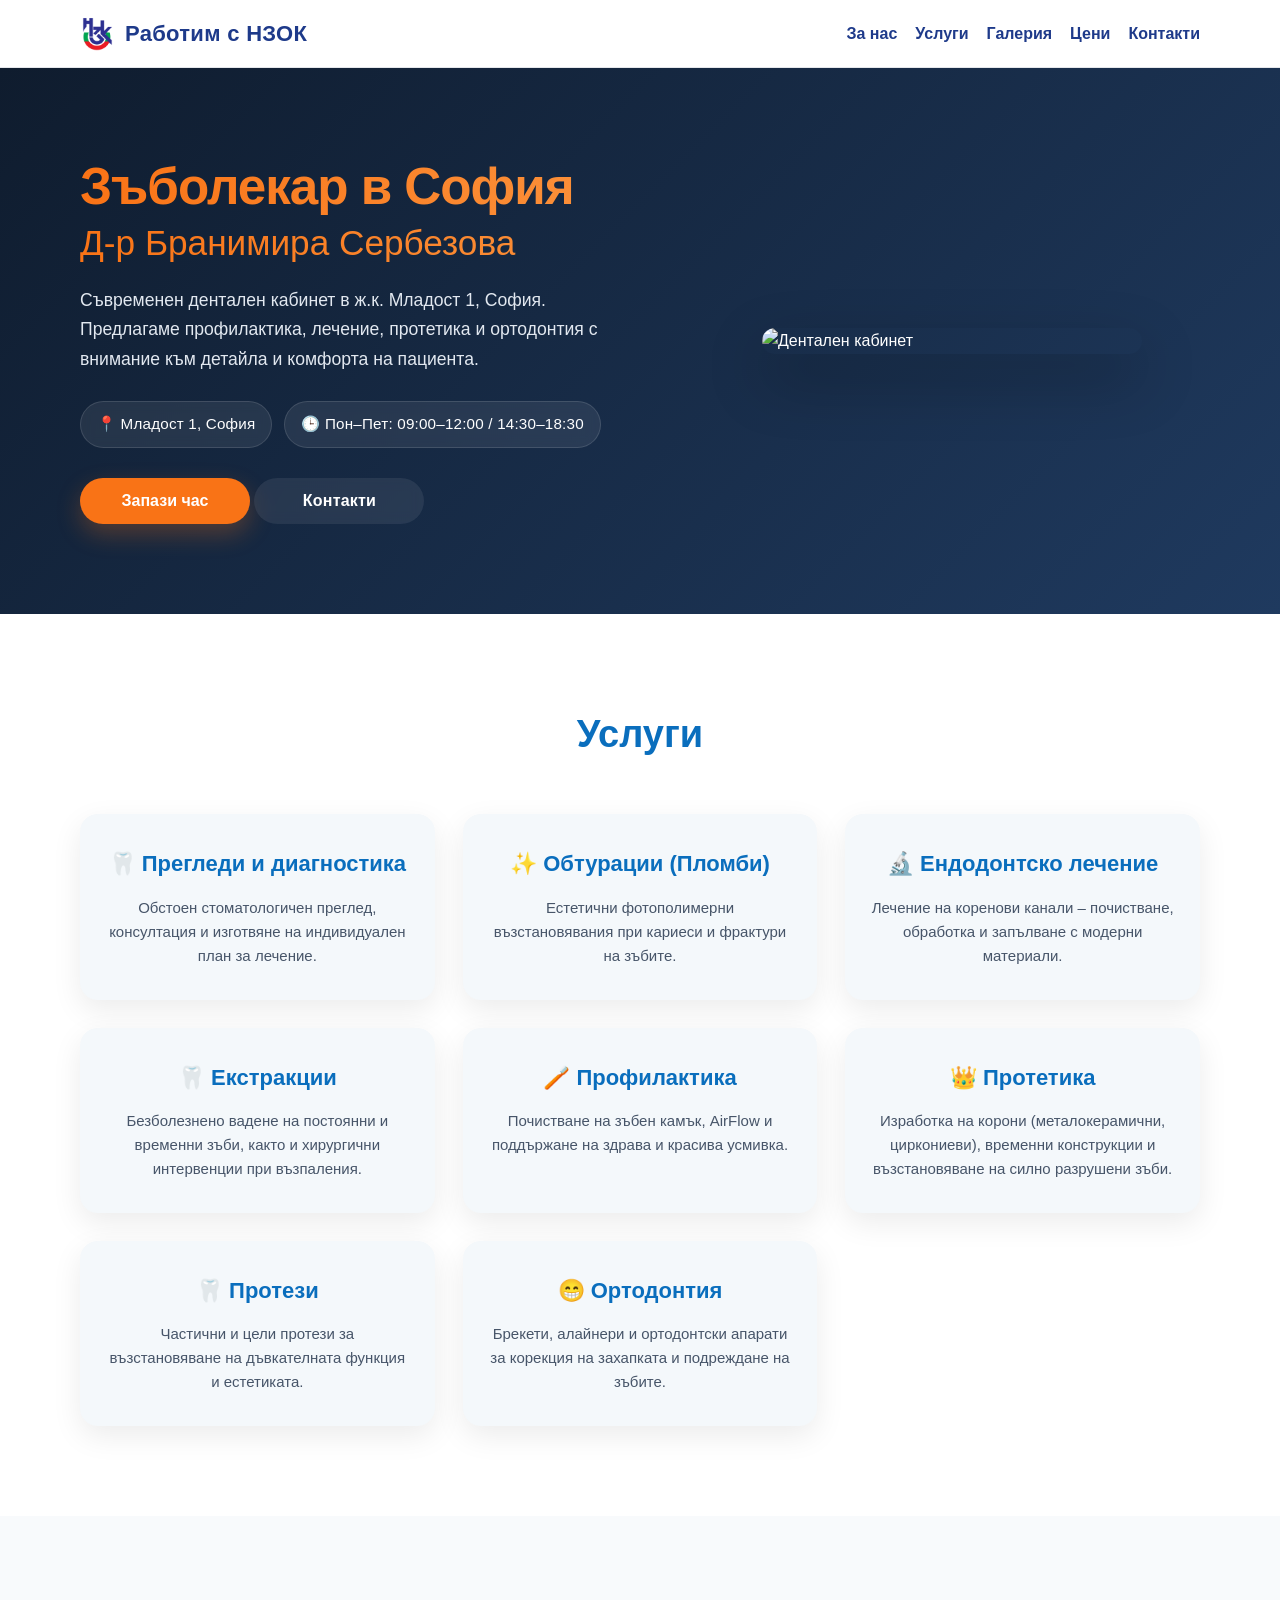
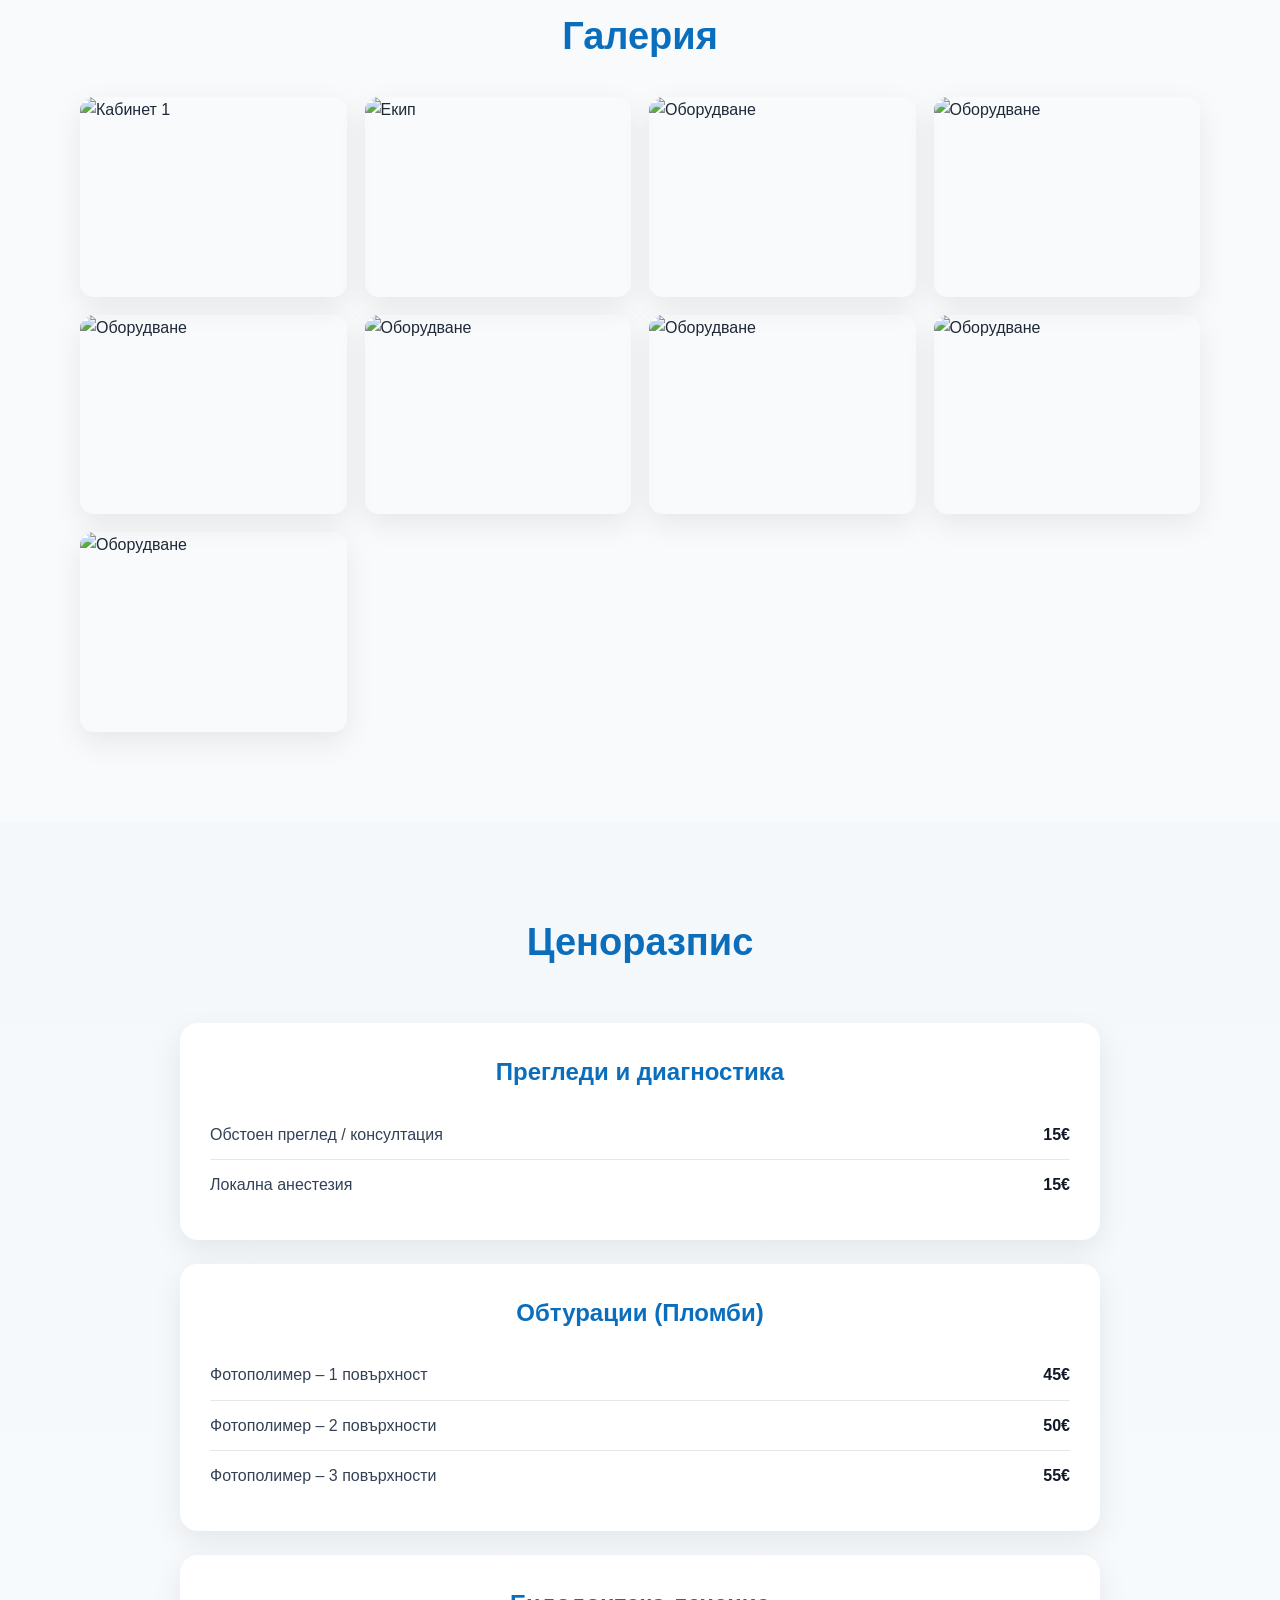
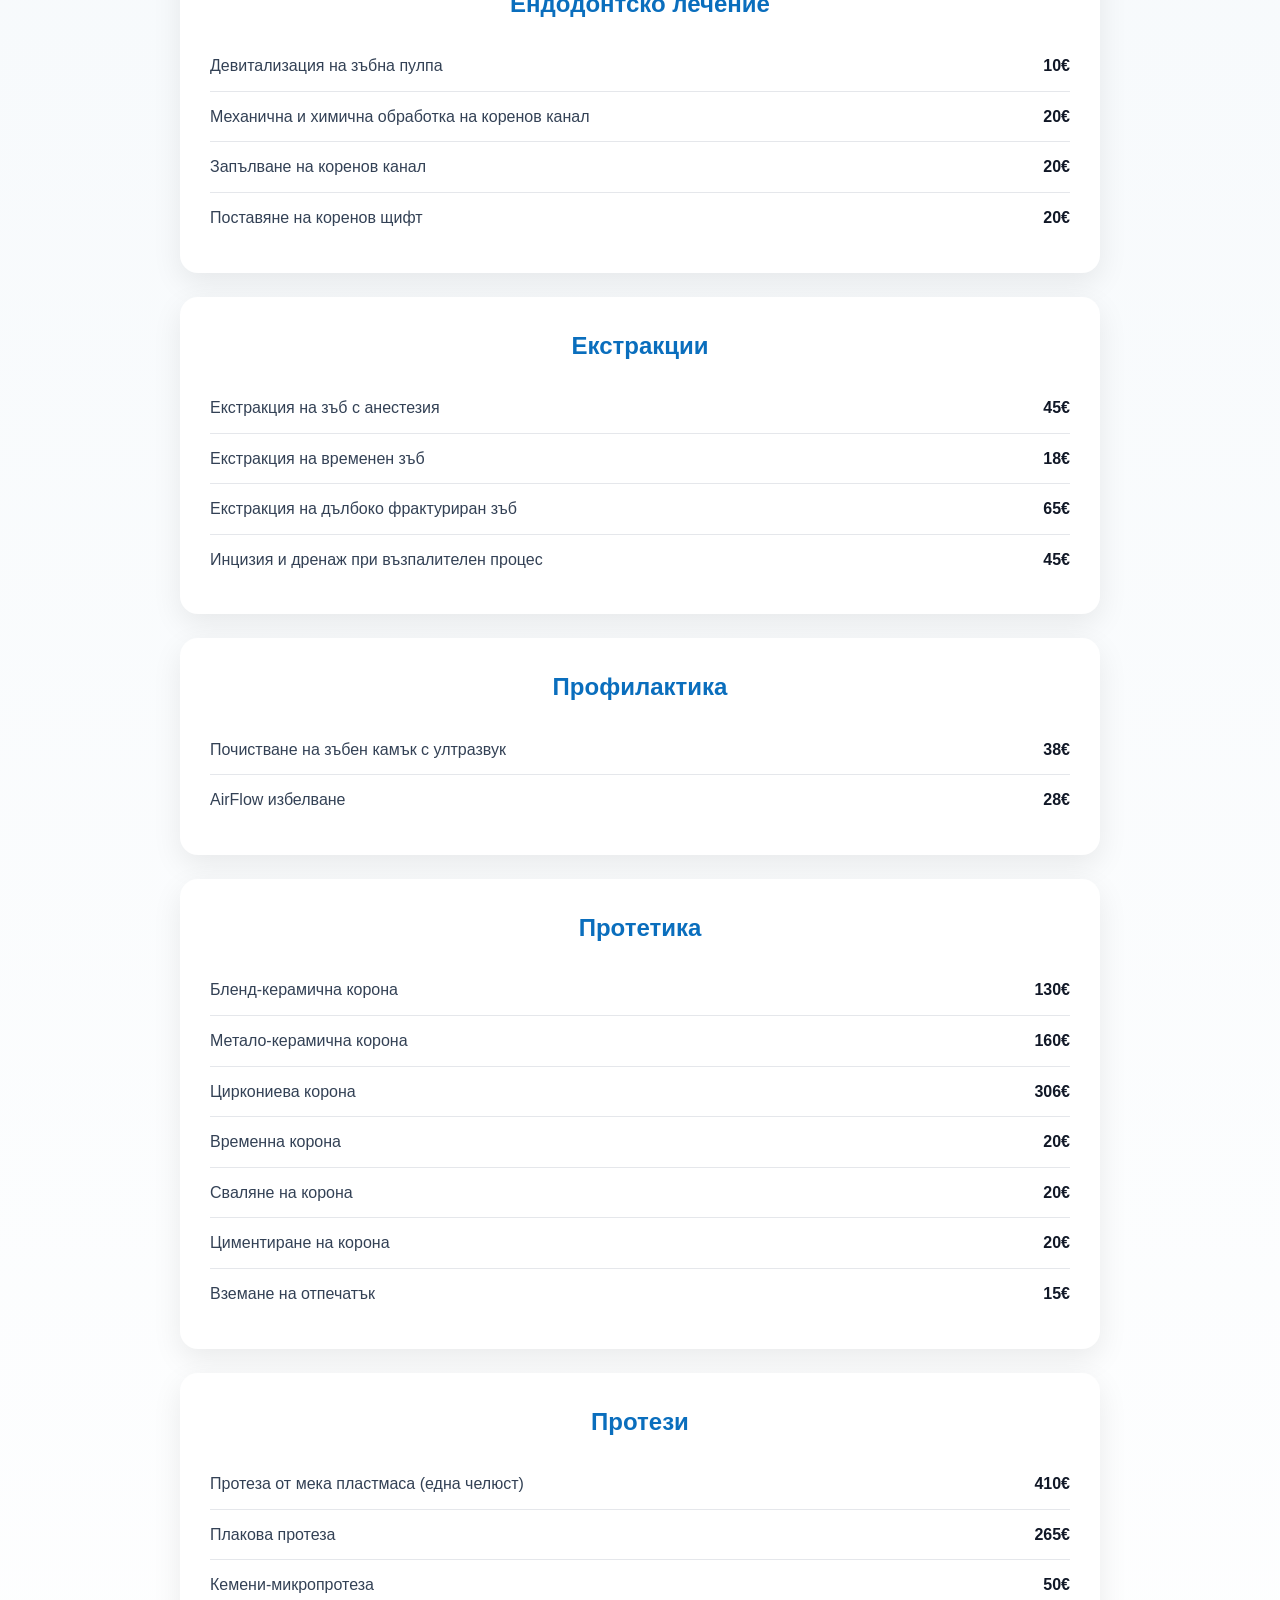
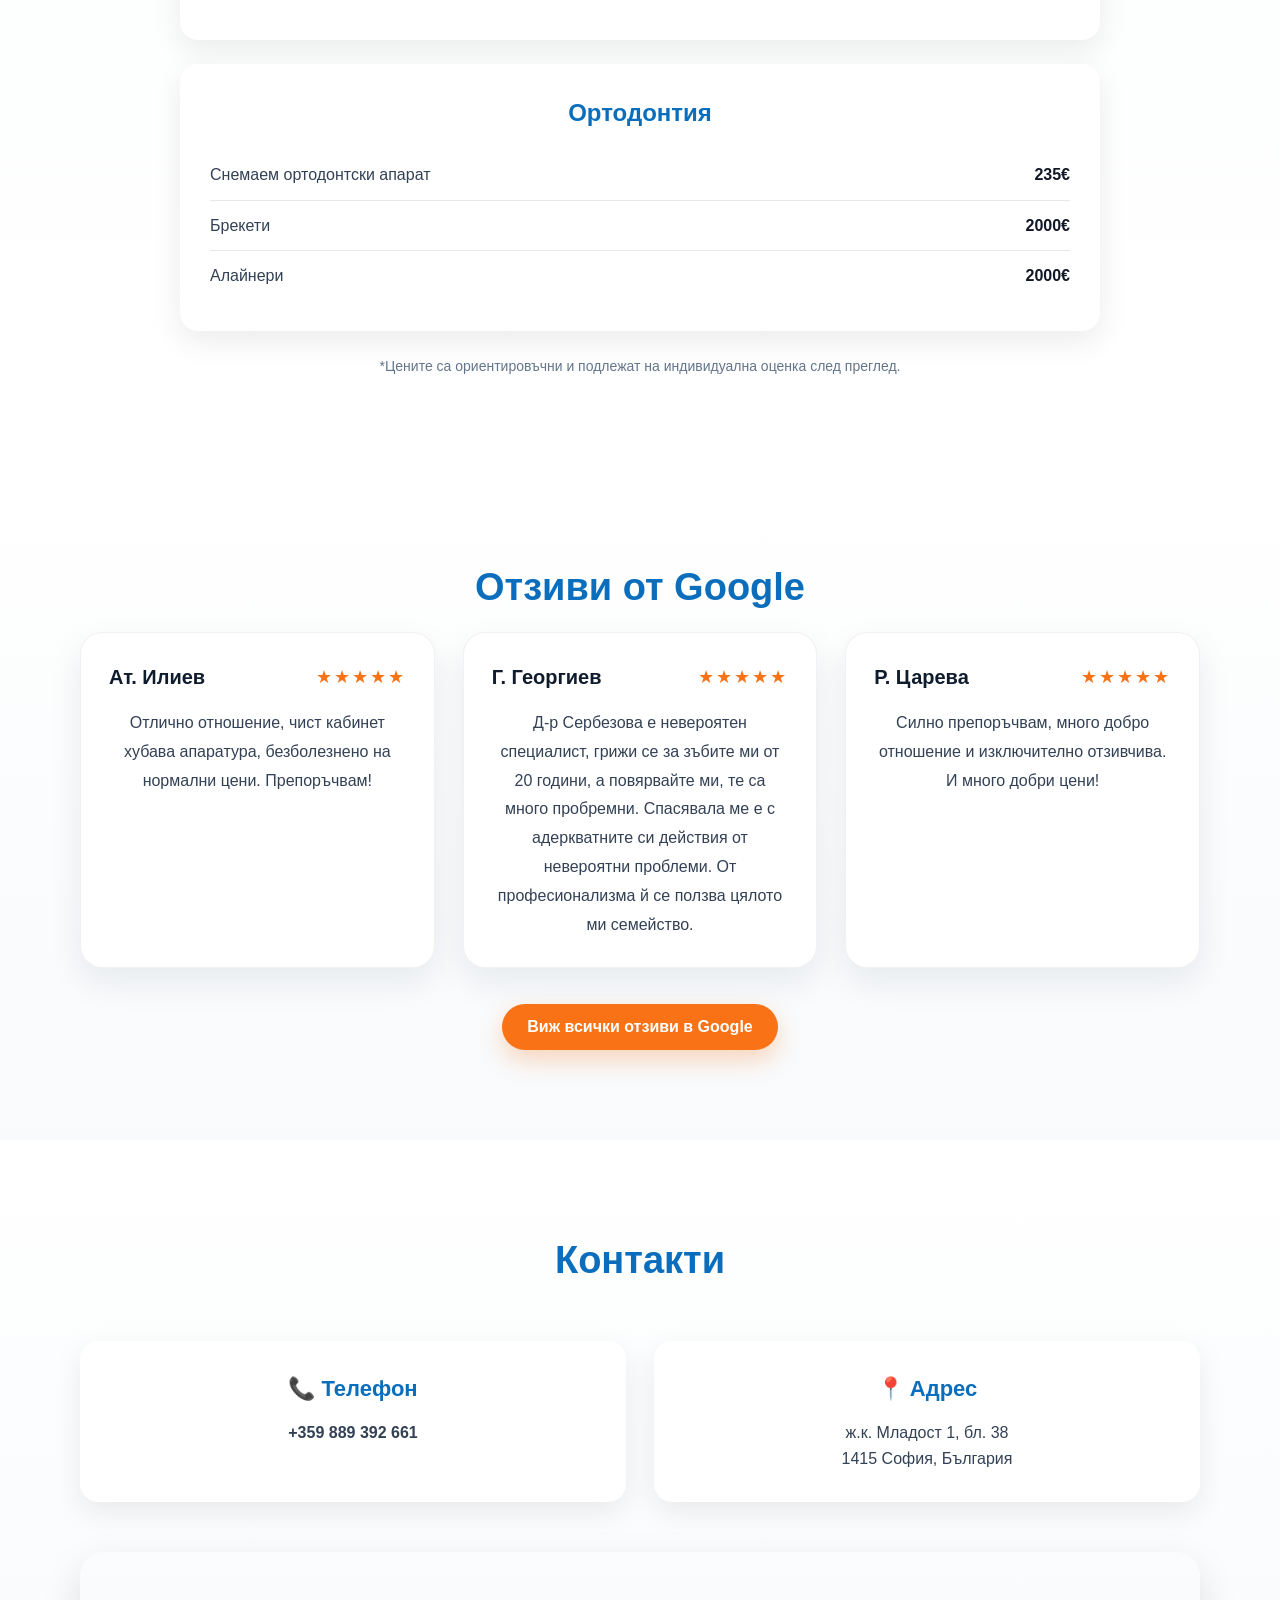
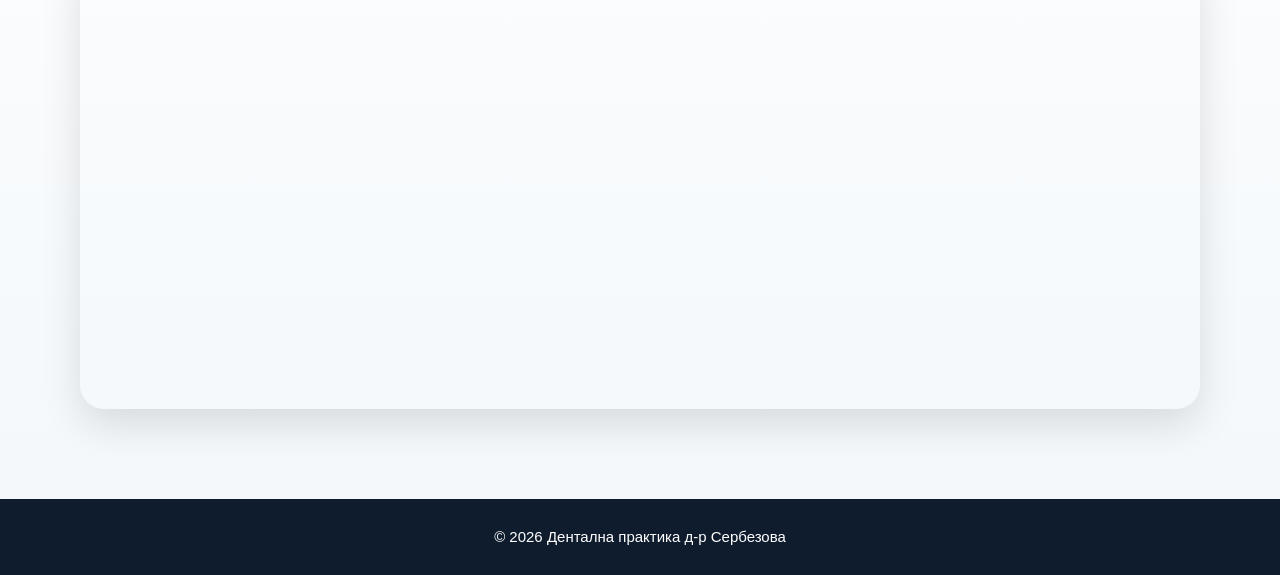
==== commit dda1b020: "new stuff" ====
--- a/index.html
+++ b/index.html
@@ -15,7 +15,10 @@
 
 <header class="header">
     <div class="container nav">
-        <div class="logo">Дентална практика</div>
+        <div class="logo">
+            <img src="pictures/nzok-logo.png" alt="НЗОК" class="insurance-logo">
+            <span>Работим с НЗОК</span>
+        </div>
         <nav>
             <a href="#za-nas">За нас</a>
             <a href="#services">Услуги</a>
--- a/css/style.css
+++ b/css/style.css
@@ -62,6 +62,8 @@
     font-weight: 700;
     color: #1e3a8a;
     letter-spacing: 0.3px;
+    display: flex;
+    flex: fit-content;
 }
 
 nav {
@@ -520,6 +522,28 @@
     text-align: center;
 }
 
+.insurance-badge {
+    display: inline-flex;
+    align-items: center;
+    gap: 10px;
+    margin-bottom: 28px;
+    padding: 10px 16px;
+    border-radius: 999px;
+    background: rgba(255, 255, 255, 0.08);
+    backdrop-filter: blur(6px);
+    border: 1px solid rgba(255, 255, 255, 0.12);
+    color: #ffffff;
+    font-weight: 600;
+    font-size: 0.95rem;
+}
+
+.insurance-logo {
+    height: 35px;
+    width: 35px;
+    align-content: center;
+    margin-right: 10px;
+}
+
 
 /* RESPONSIVE */
 @media (max-width: 900px) {
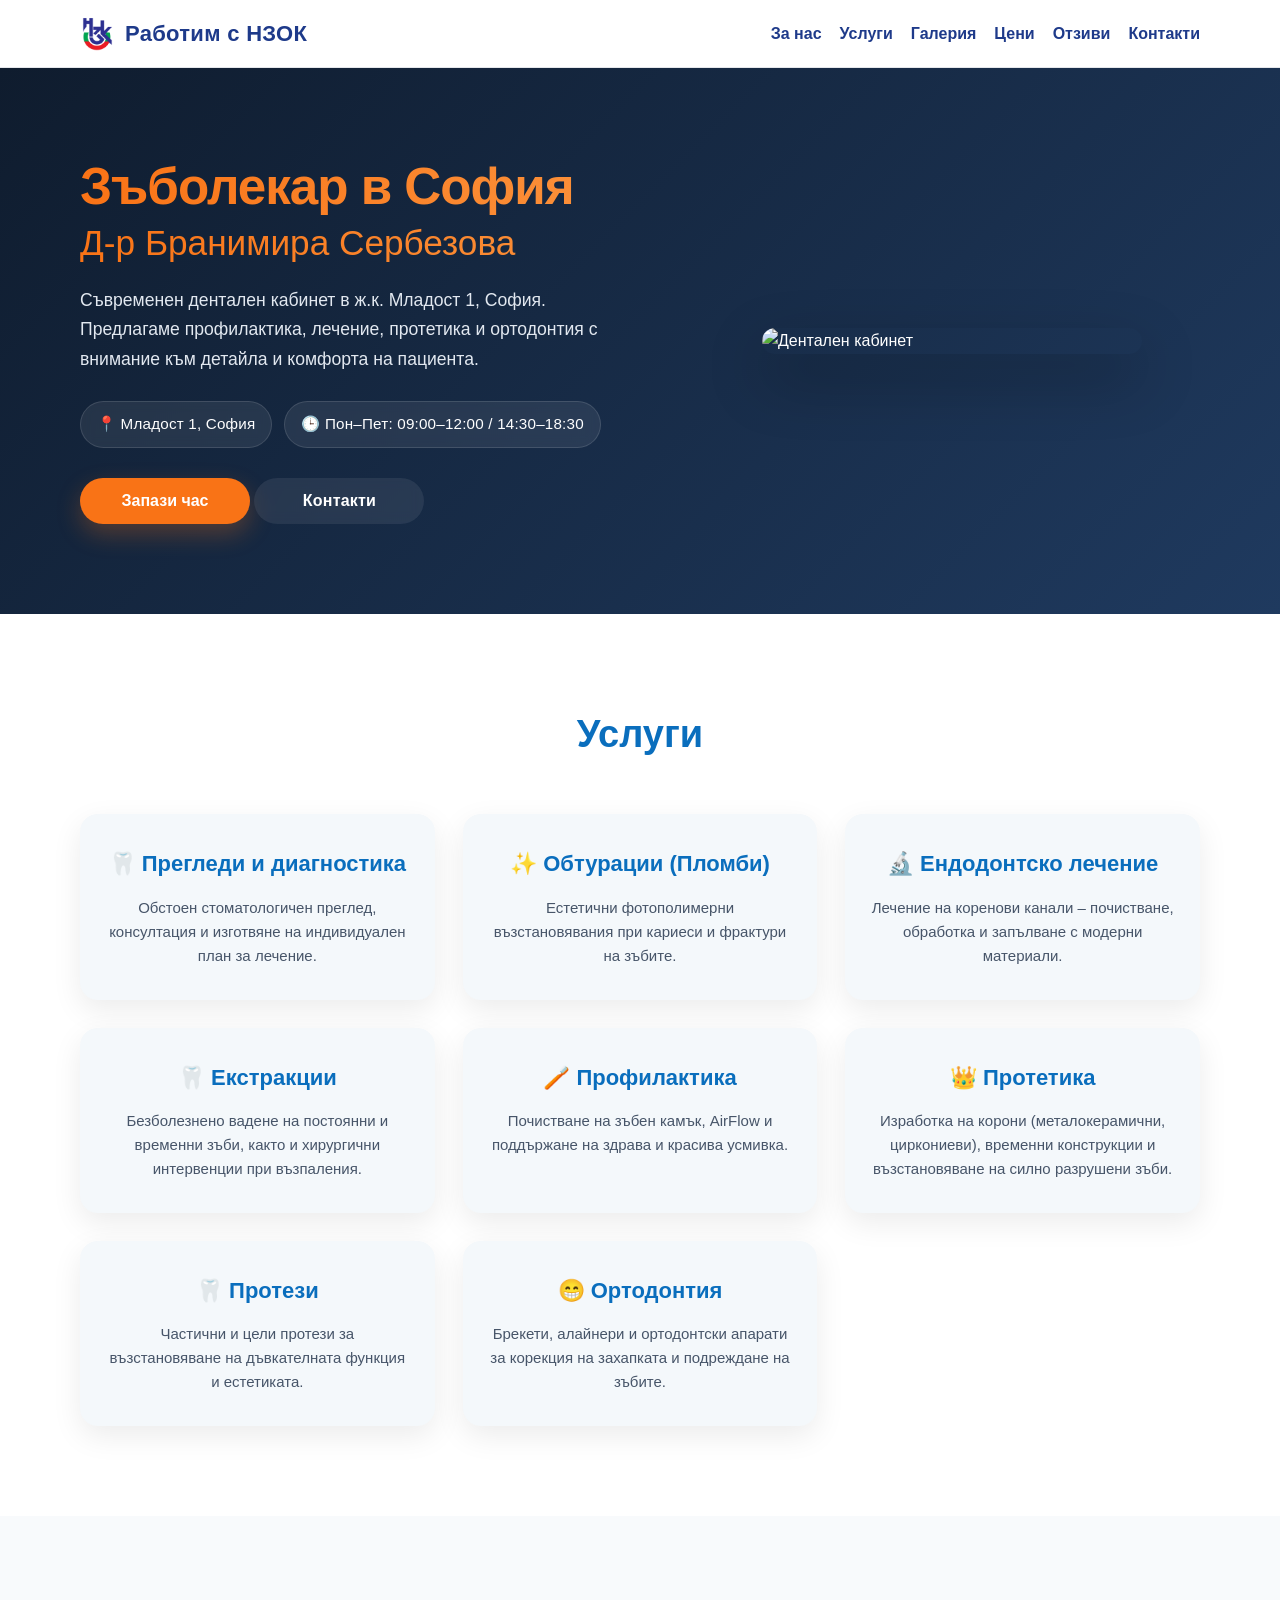
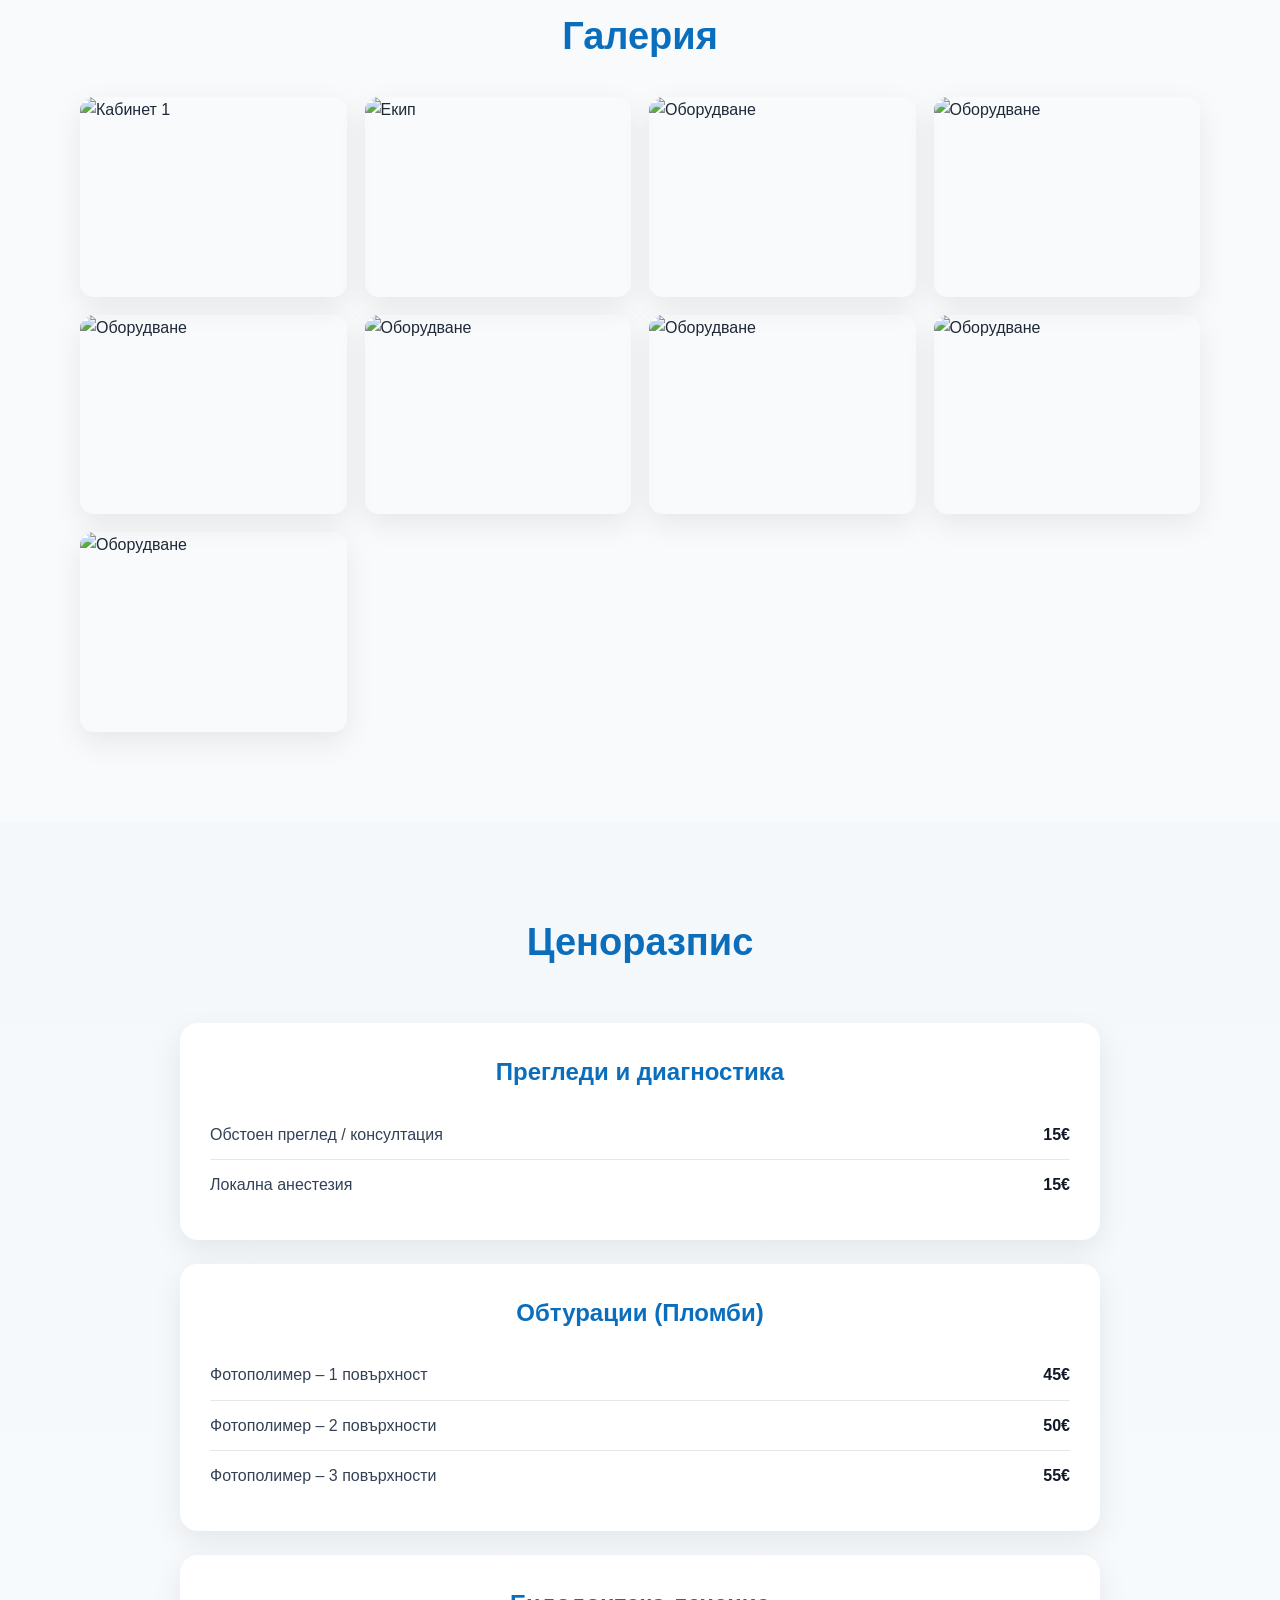
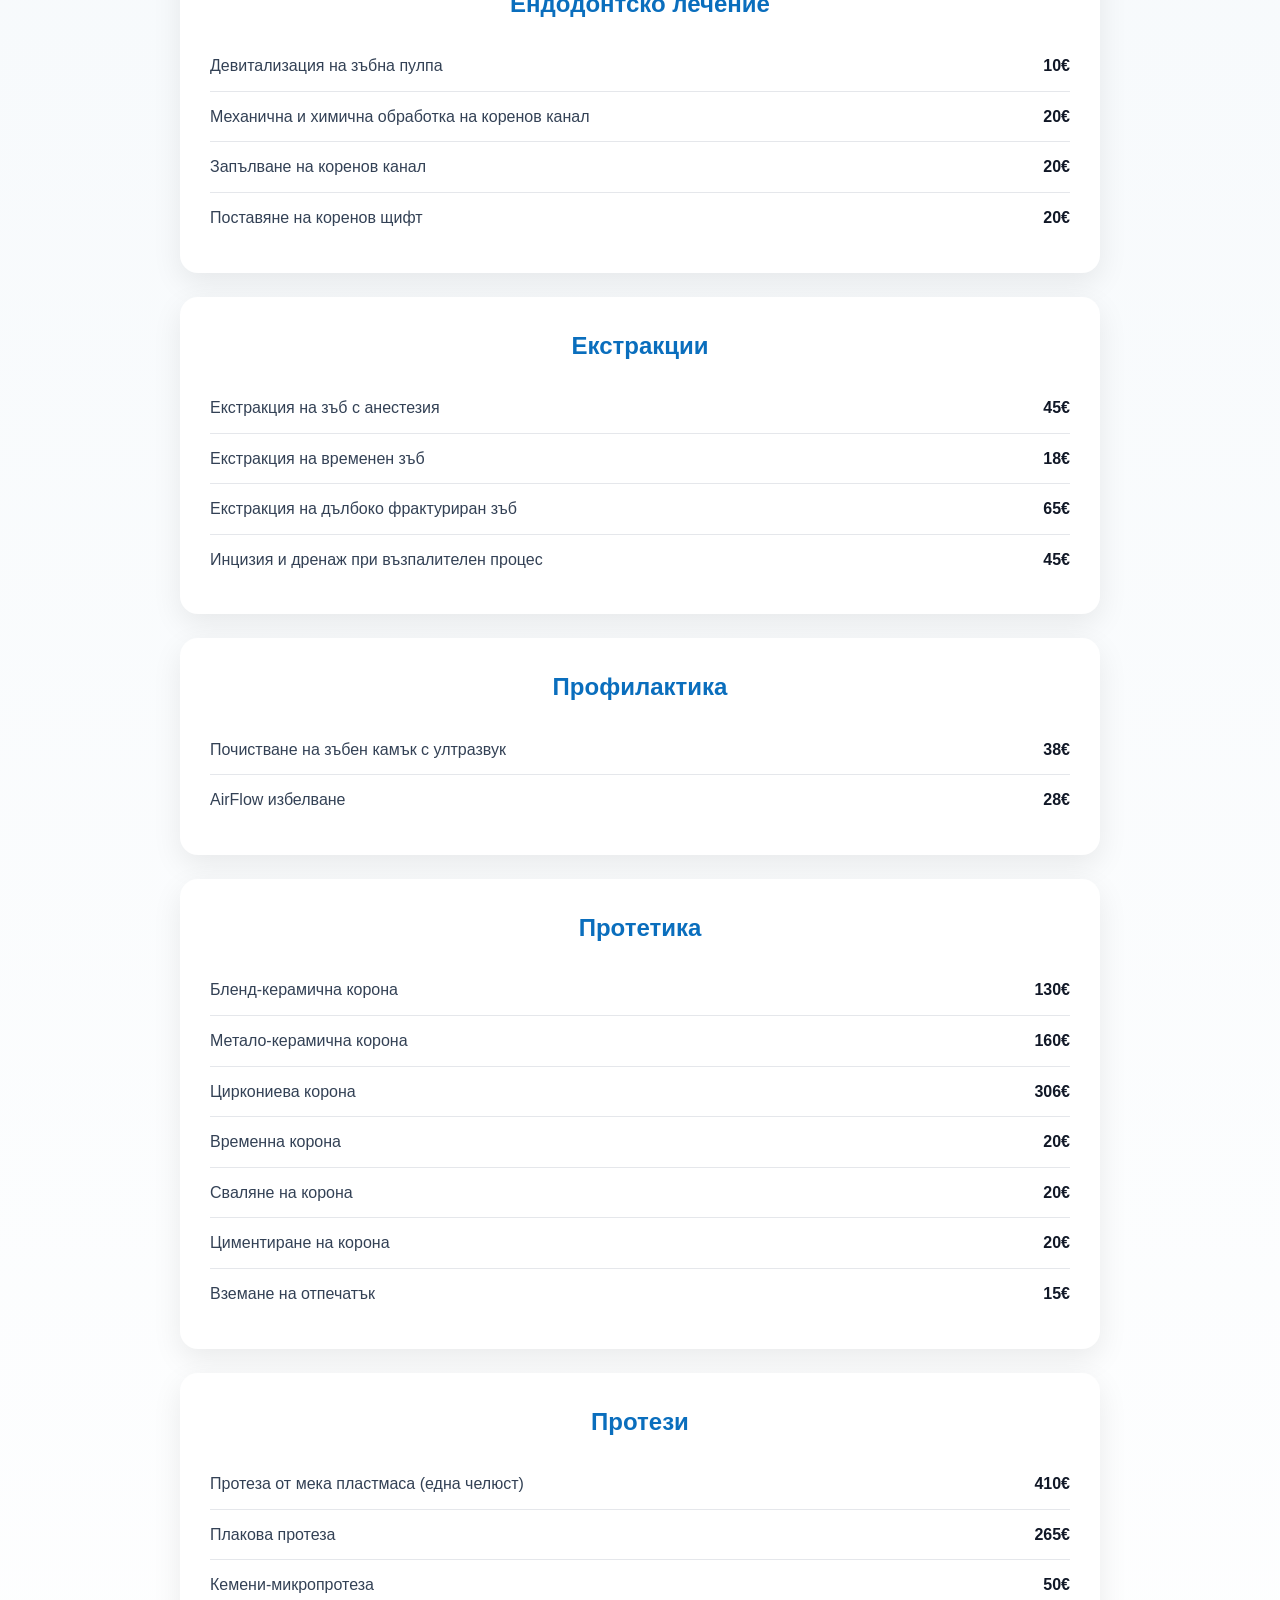
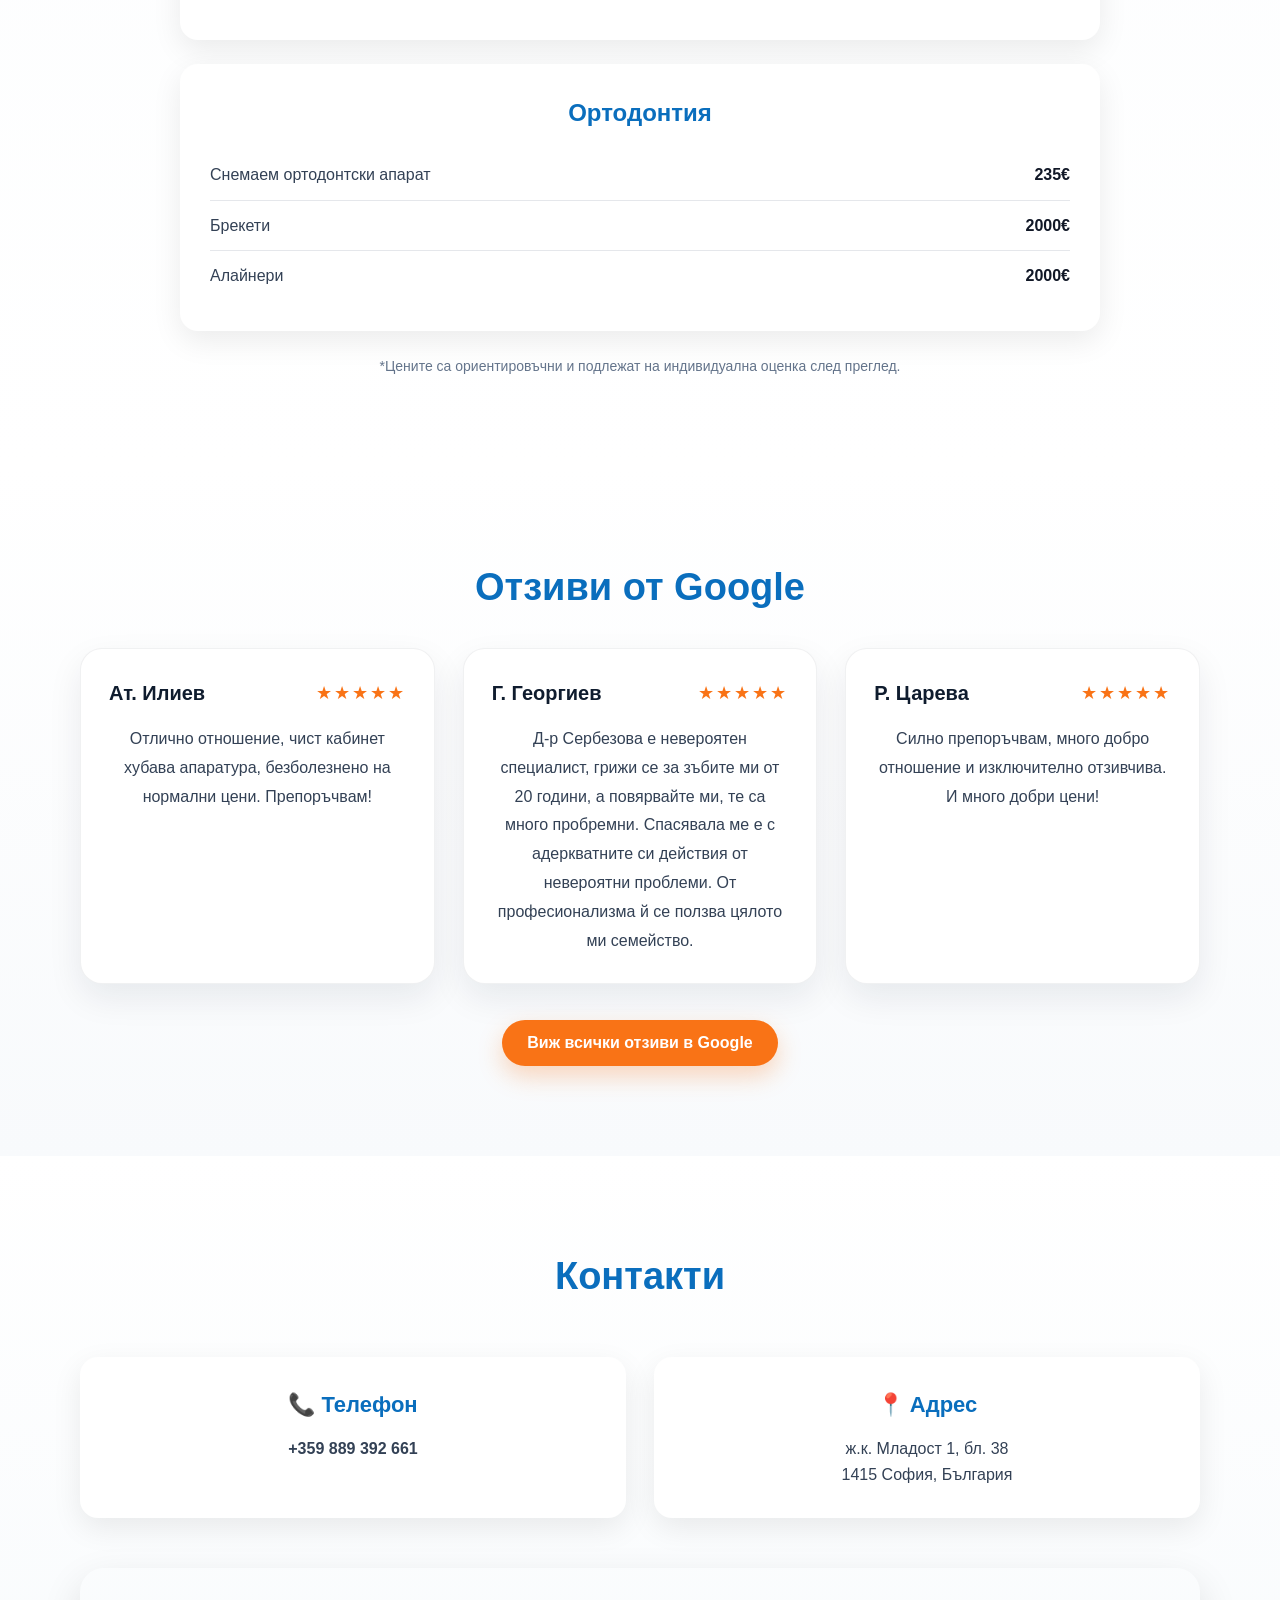
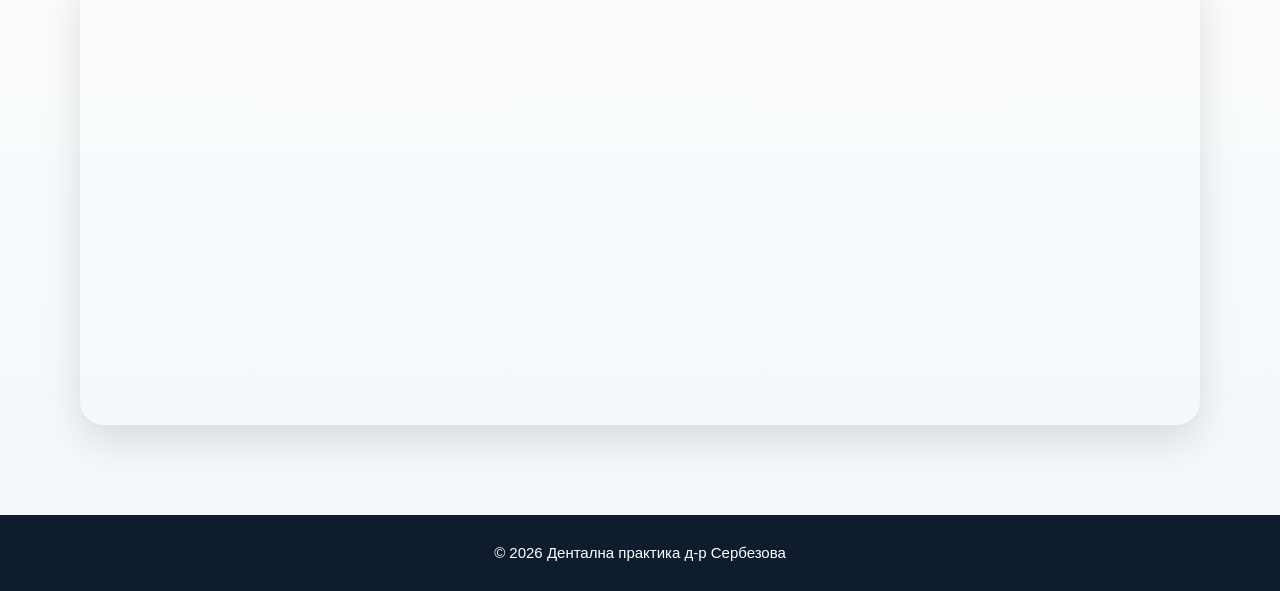
==== commit d1e4a7e9: "new stuff" ====
--- a/index.html
+++ b/index.html
@@ -24,6 +24,7 @@
             <a href="#services">Услуги</a>
             <a href="#galeria">Галерия</a>
             <a href="#prices">Цени</a>
+            <a href="#reviews">Отзиви</a>
             <a href="#contacts">Контакти</a>
         </nav>
     </div>
--- a/css/style.css
+++ b/css/style.css
@@ -466,7 +466,7 @@
 .reviews-section h2 {
     text-align: center;
     font-size: 38px;
-    margin-bottom: 14px;
+    margin-bottom: 30px;
     color: #0a6ebd;
 }
 
@@ -588,6 +588,11 @@
     .hero-content h1 {
         font-size: 28px;
     }
+    
+    .hero-info {
+        flex-direction: column;
+        flex-wrap: nowrap;
+    }
 
     .subtitle {
         font-size: 17px;
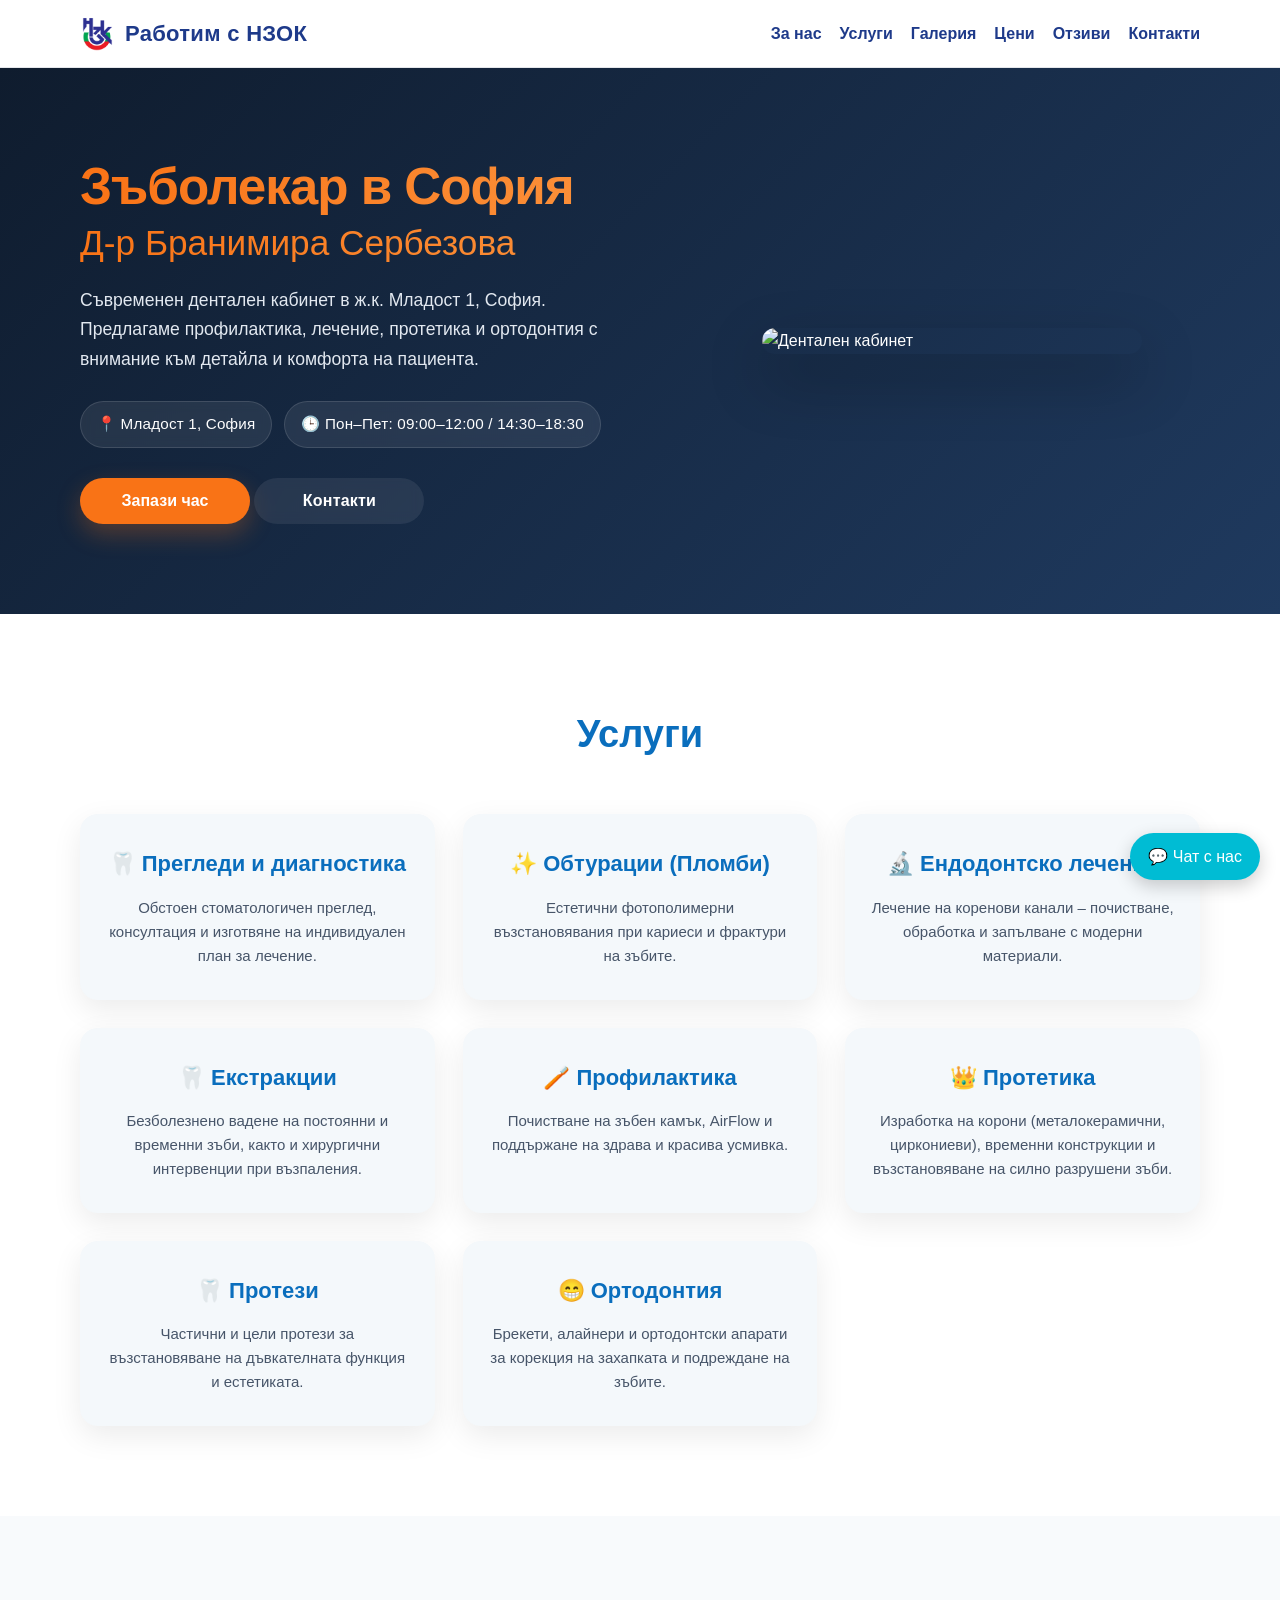
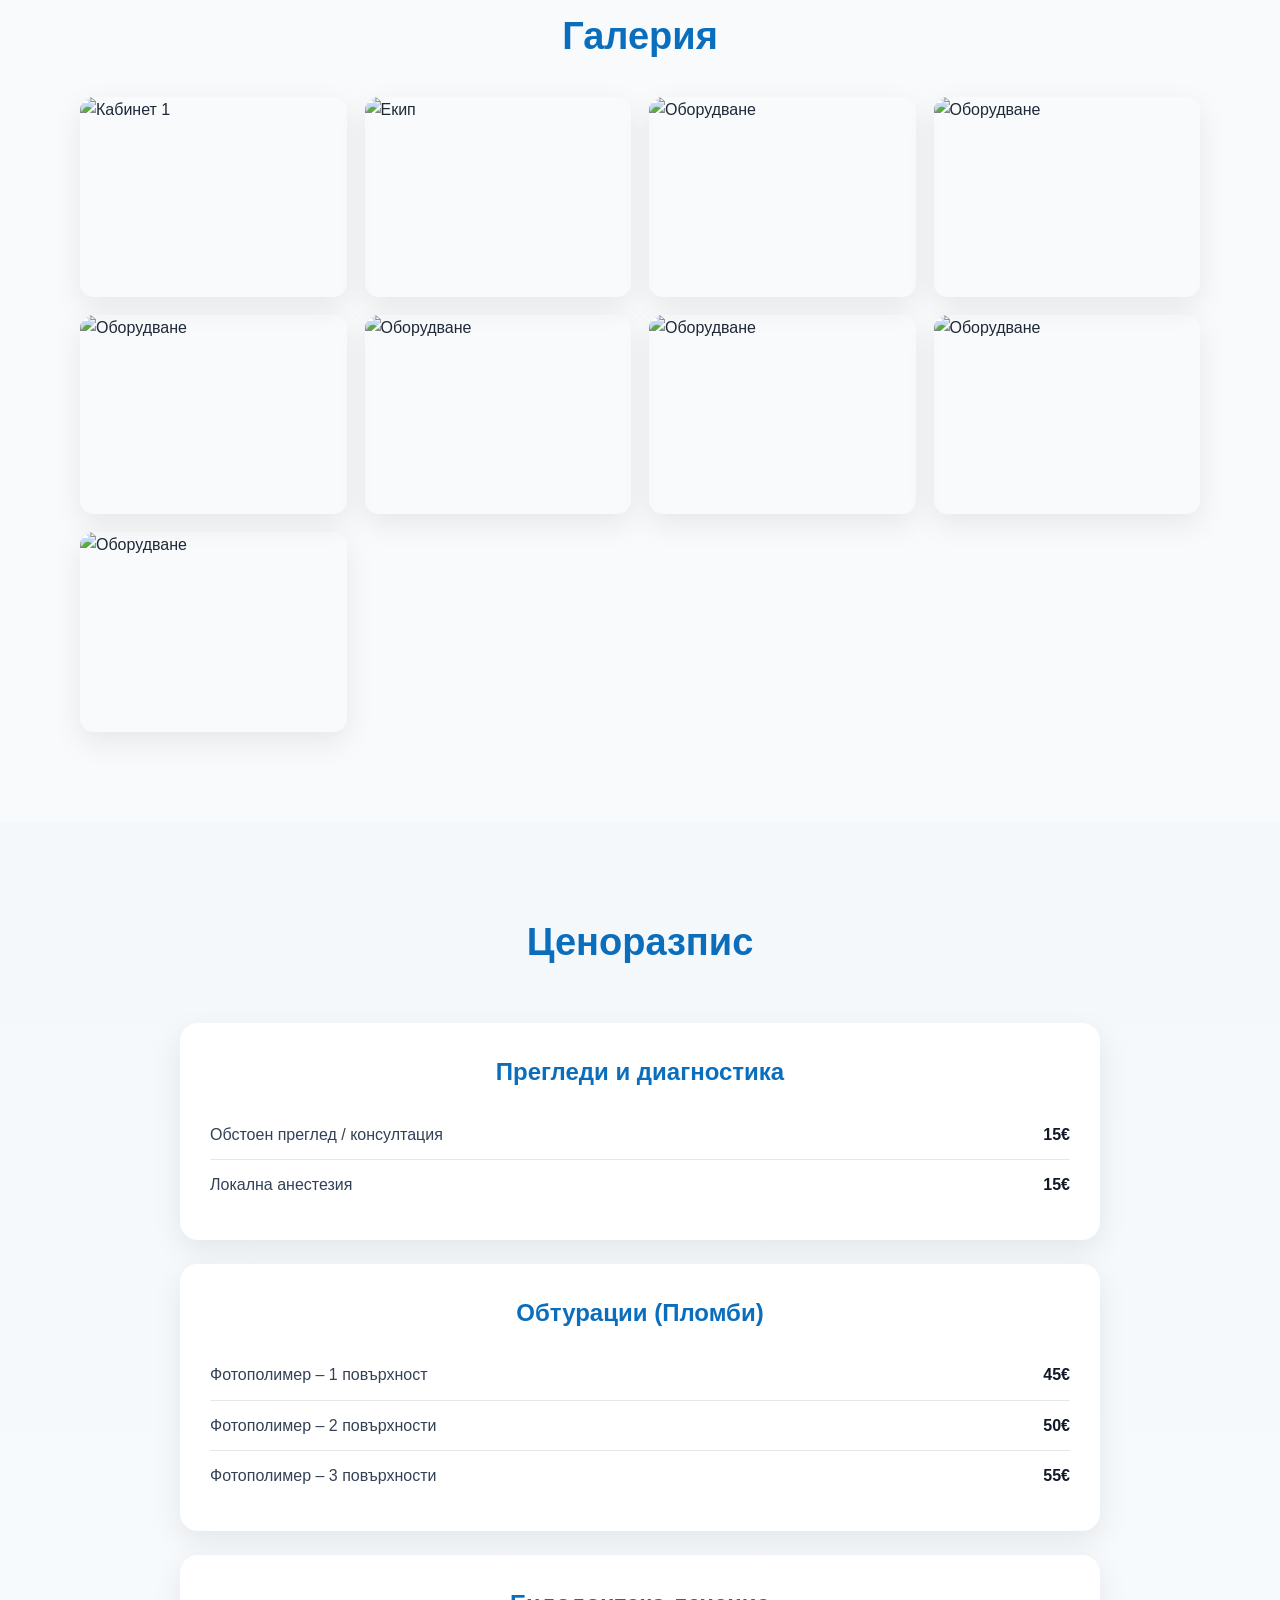
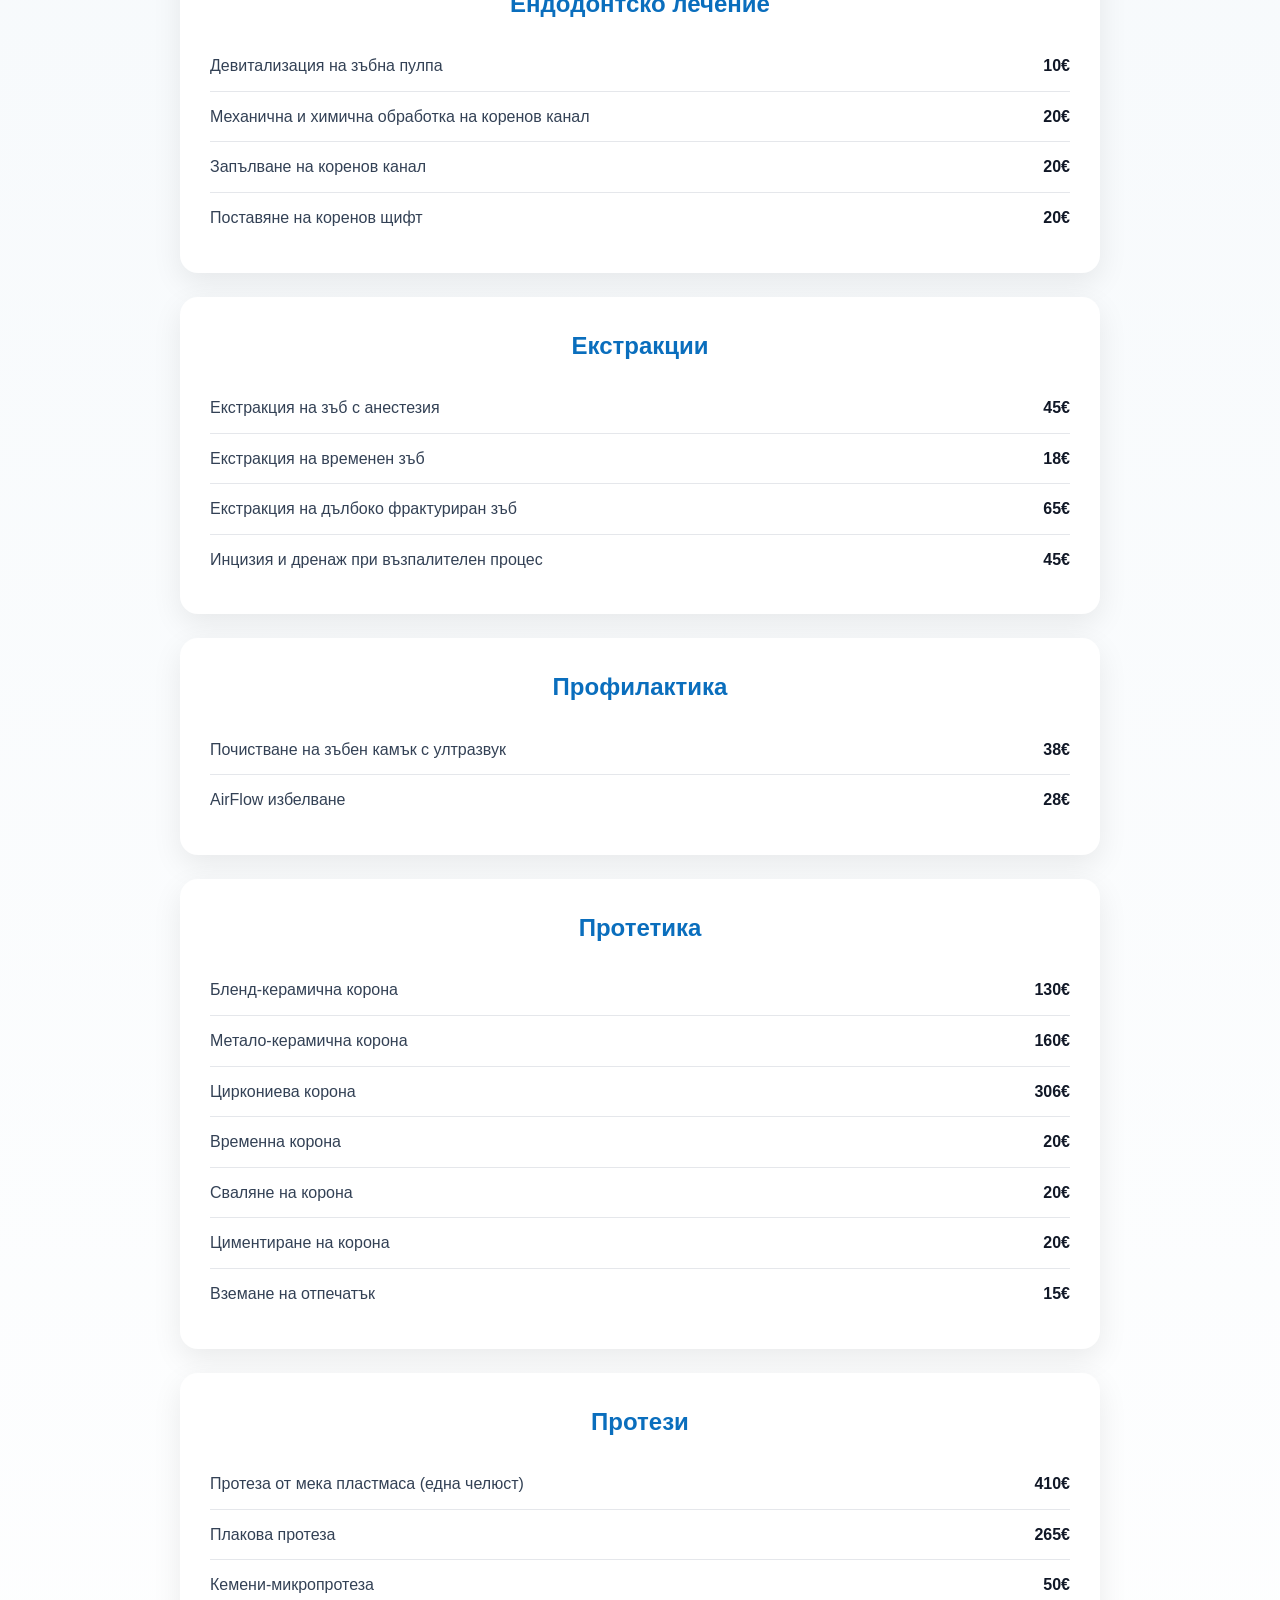
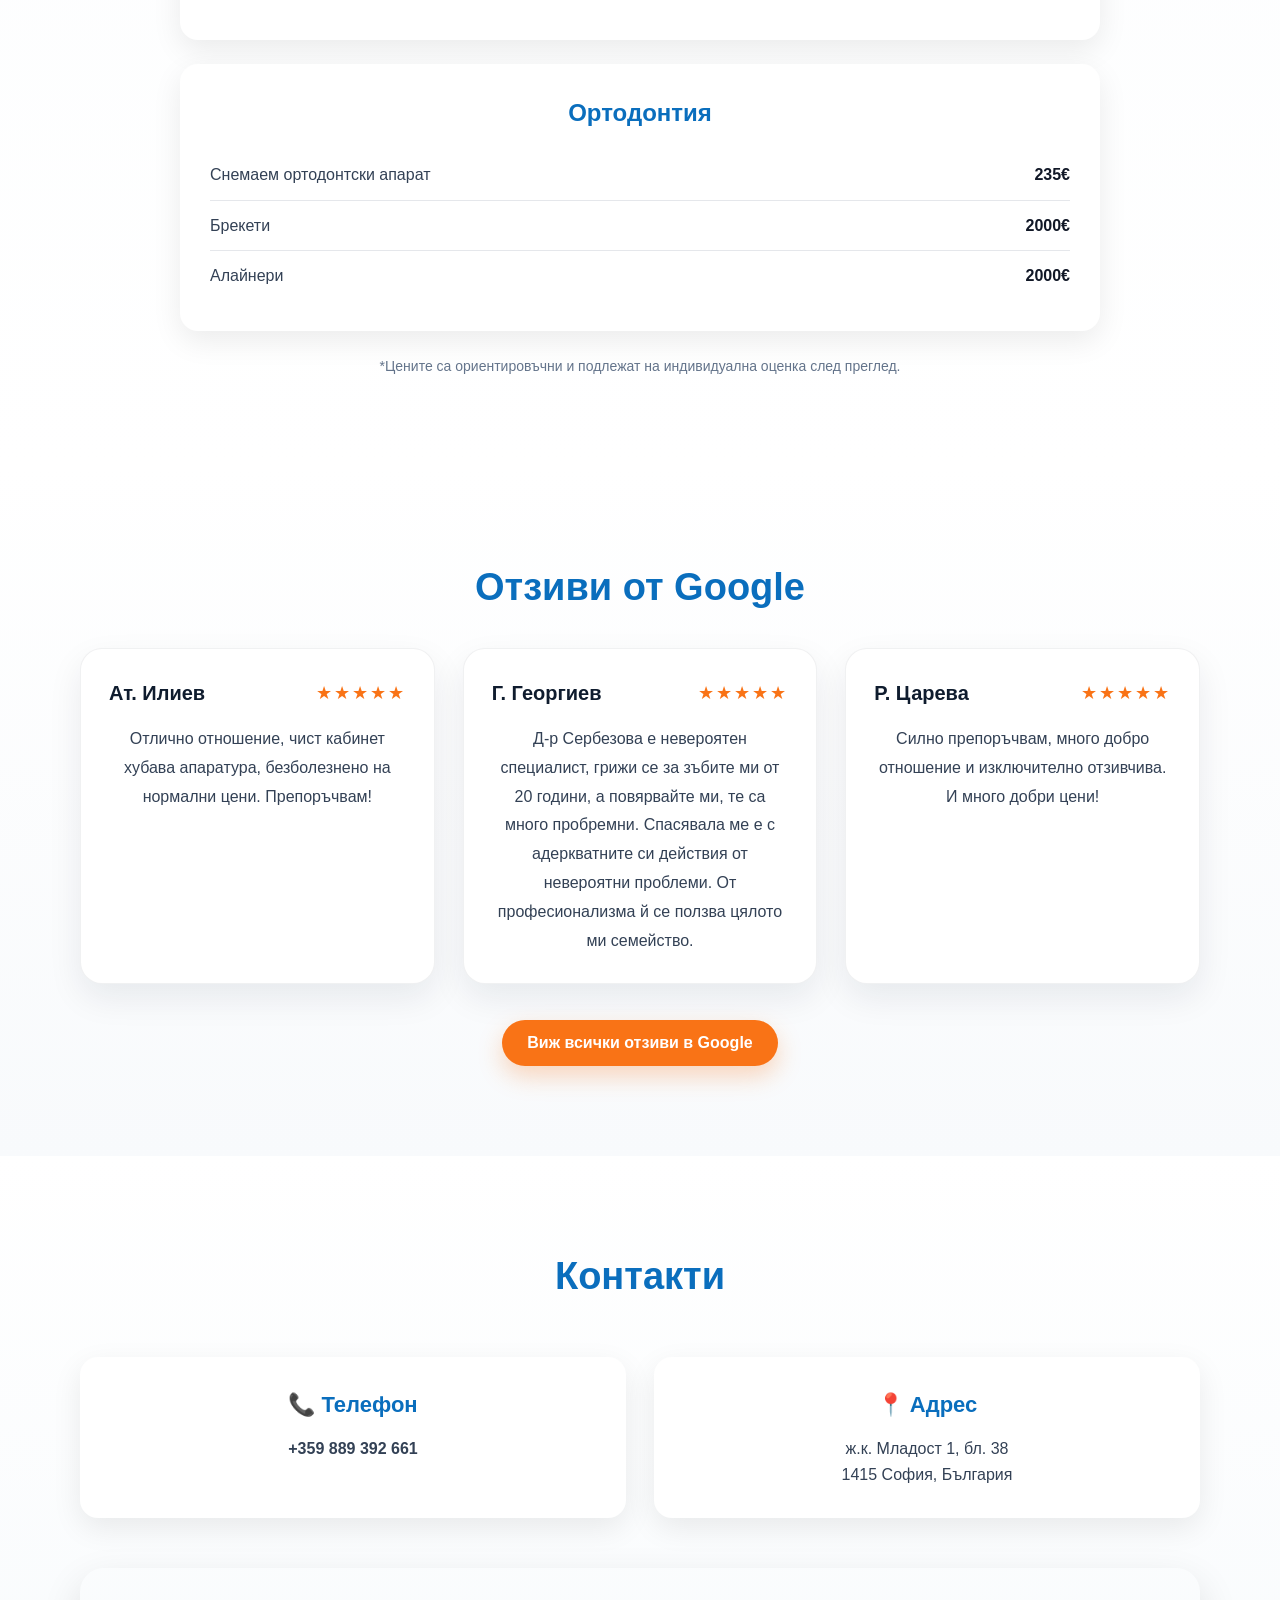
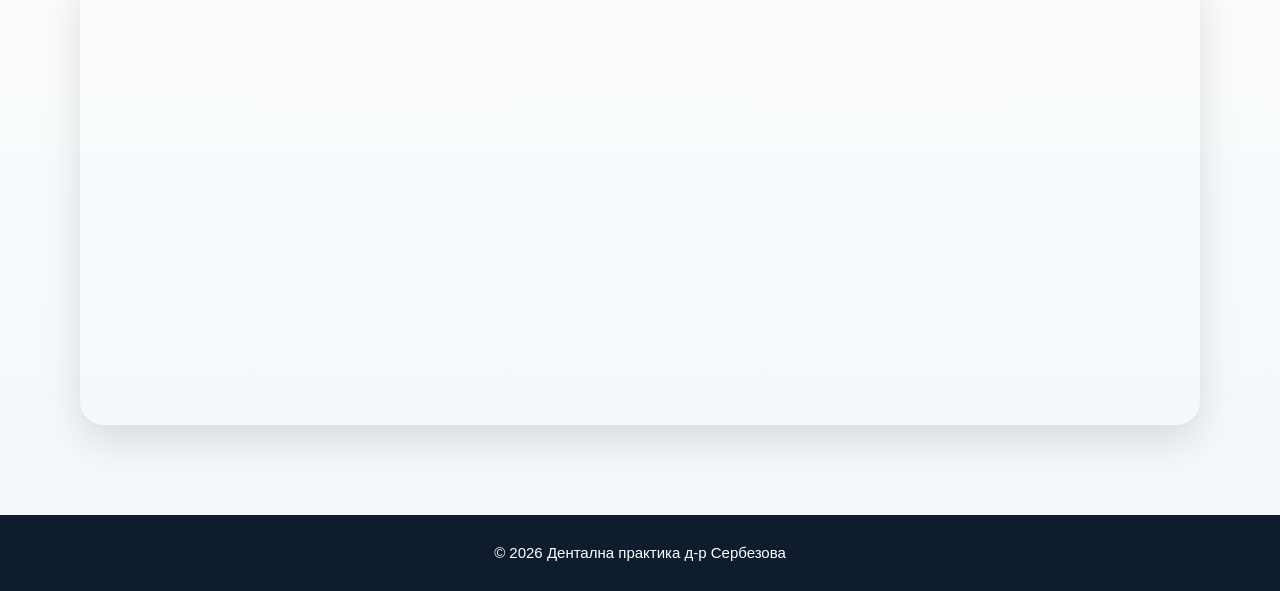
==== commit ae354e2a: "added chatbot" ====
--- a/index.html
+++ b/index.html
@@ -11,6 +11,38 @@
     <link rel="canonical" href="https://dr-serbezova.online/">
     <link rel="stylesheet" href="css/style.css">
 </head>
+
+<button id="chat-toggle-btn">💬 Чат с нас</button>
+
+<div id="chat-widget">
+    <div id="chat-header">
+        <span>Дентален асистент</span>
+        <button id="chat-close">&times;</button>
+    </div>
+
+    <div id="chat-messages"></div>
+
+    <div id="chat-quick-actions">
+        <button class="quick-btn" data-question="Как да запиша час?">Записване</button>
+        <button class="quick-btn" data-question="Работите ли с НЗОК?">НЗОК</button>
+        <button class="quick-btn" data-question="Какво е работното време?">Работно време</button>
+        <button class="quick-btn" data-question="Колко струва пломба?">Пломба</button>
+        <button class="quick-btn" data-question="Колко струва почистване на зъбен камък?">Почистване</button>
+        <button class="quick-btn" data-question="Поставяте ли брекети?">Брекети</button>
+        <button class="quick-btn" data-question="Къде се намира кабинетът?">Адрес</button>
+        <button class="quick-btn" data-question="Какъв е телефонът?">Телефон</button>
+    </div>
+
+    <div id="chat-input-area">
+        <input type="text" id="chat-input" placeholder="Напишете въпрос..." />
+        <button id="chat-send">Изпрати</button>
+    </div>
+
+    <div id="chat-links">
+        <a class="chat-link-btn" href="tel:+359000000000">📞 Обади се</a>
+    </div>
+</div>
+
 <body>
 
 <header class="header">
--- a/css/style.css
+++ b/css/style.css
@@ -544,6 +544,176 @@
     margin-right: 10px;
 }
 
+#chat-toggle-btn {
+    position: fixed;
+    bottom: 20px;
+    right: 20px;
+    background: #00bcd4;
+    color: white;
+    border: none;
+    border-radius: 50px;
+    padding: 14px 18px;
+    cursor: pointer;
+    font-size: 16px;
+    box-shadow: 0 6px 18px rgba(0,0,0,0.2);
+    z-index: 9999;
+}
+
+#chat-widget {
+    position: fixed;
+    bottom: 80px;
+    right: 20px;
+    width: 340px;
+    max-width: calc(100% - 20px);
+    background: #fff;
+    border-radius: 18px;
+    box-shadow: 0 10px 30px rgba(0,0,0,0.18);
+    overflow: hidden;
+    display: none;
+    flex-direction: column;
+    font-family: Arial, sans-serif;
+    z-index: 9999;
+    border: 1px solid #eaeaea;
+}
+
+#chat-header {
+    background: #00bcd4;
+    color: white;
+    padding: 14px 16px;
+    font-size: 16px;
+    font-weight: bold;
+    display: flex;
+    justify-content: space-between;
+    align-items: center;
+}
+
+#chat-close {
+    background: transparent;
+    border: none;
+    color: white;
+    font-size: 20px;
+    cursor: pointer;
+}
+
+#chat-messages {
+    height: 320px;
+    overflow-y: auto;
+    padding: 12px;
+    background: #f9fbfc;
+}
+
+.chat-message {
+    margin-bottom: 10px;
+    display: flex;
+}
+
+.chat-message.user {
+    justify-content: flex-end;
+}
+
+.chat-message.bot {
+    justify-content: flex-start;
+}
+
+.chat-bubble {
+    padding: 10px 12px;
+    border-radius: 14px;
+    max-width: 80%;
+    line-height: 1.4;
+    font-size: 14px;
+    white-space: pre-line;
+}
+
+.chat-message.user .chat-bubble {
+    background: #d9f7fb;
+    color: #222;
+}
+
+.chat-message.bot .chat-bubble {
+    background: #eef2f4;
+    color: #222;
+}
+
+#chat-quick-actions {
+    padding: 10px 12px 0;
+    display: flex;
+    flex-wrap: wrap;
+    gap: 8px;
+    background: #f9fbfc;
+}
+
+.quick-btn {
+    border: 1px solid #00bcd4;
+    background: white;
+    color: #00bcd4;
+    border-radius: 20px;
+    padding: 7px 12px;
+    font-size: 13px;
+    cursor: pointer;
+}
+
+.quick-btn:hover {
+    background: #00bcd4;
+    color: white;
+}
+
+#chat-input-area {
+    display: flex;
+    gap: 8px;
+    padding: 12px;
+    border-top: 1px solid #eee;
+    background: white;
+}
+
+#chat-input {
+    flex: 1;
+    padding: 10px 12px;
+    border: 1px solid #ccc;
+    border-radius: 10px;
+    font-size: 14px;
+    outline: none;
+}
+
+#chat-send {
+    background: #00bcd4;
+    color: white;
+    border: none;
+    border-radius: 10px;
+    padding: 10px 14px;
+    cursor: pointer;
+    font-size: 14px;
+}
+
+#chat-links {
+    padding: 0 12px 12px;
+    display: flex;
+    gap: 8px;
+    flex-wrap: wrap;
+    background: white;
+}
+
+.chat-link-btn {
+    text-decoration: none;
+    background: #f1f5f7;
+    color: #222;
+    padding: 8px 12px;
+    border-radius: 10px;
+    font-size: 13px;
+}
+
+@media (max-width: 480px) {
+    #chat-widget {
+        right: 10px;
+        bottom: 70px;
+        width: calc(100% - 20px);
+    }
+
+    #chat-toggle-btn {
+        right: 10px;
+        bottom: 14px;
+    }
+}
+
 
 /* RESPONSIVE */
 @media (max-width: 900px) {
